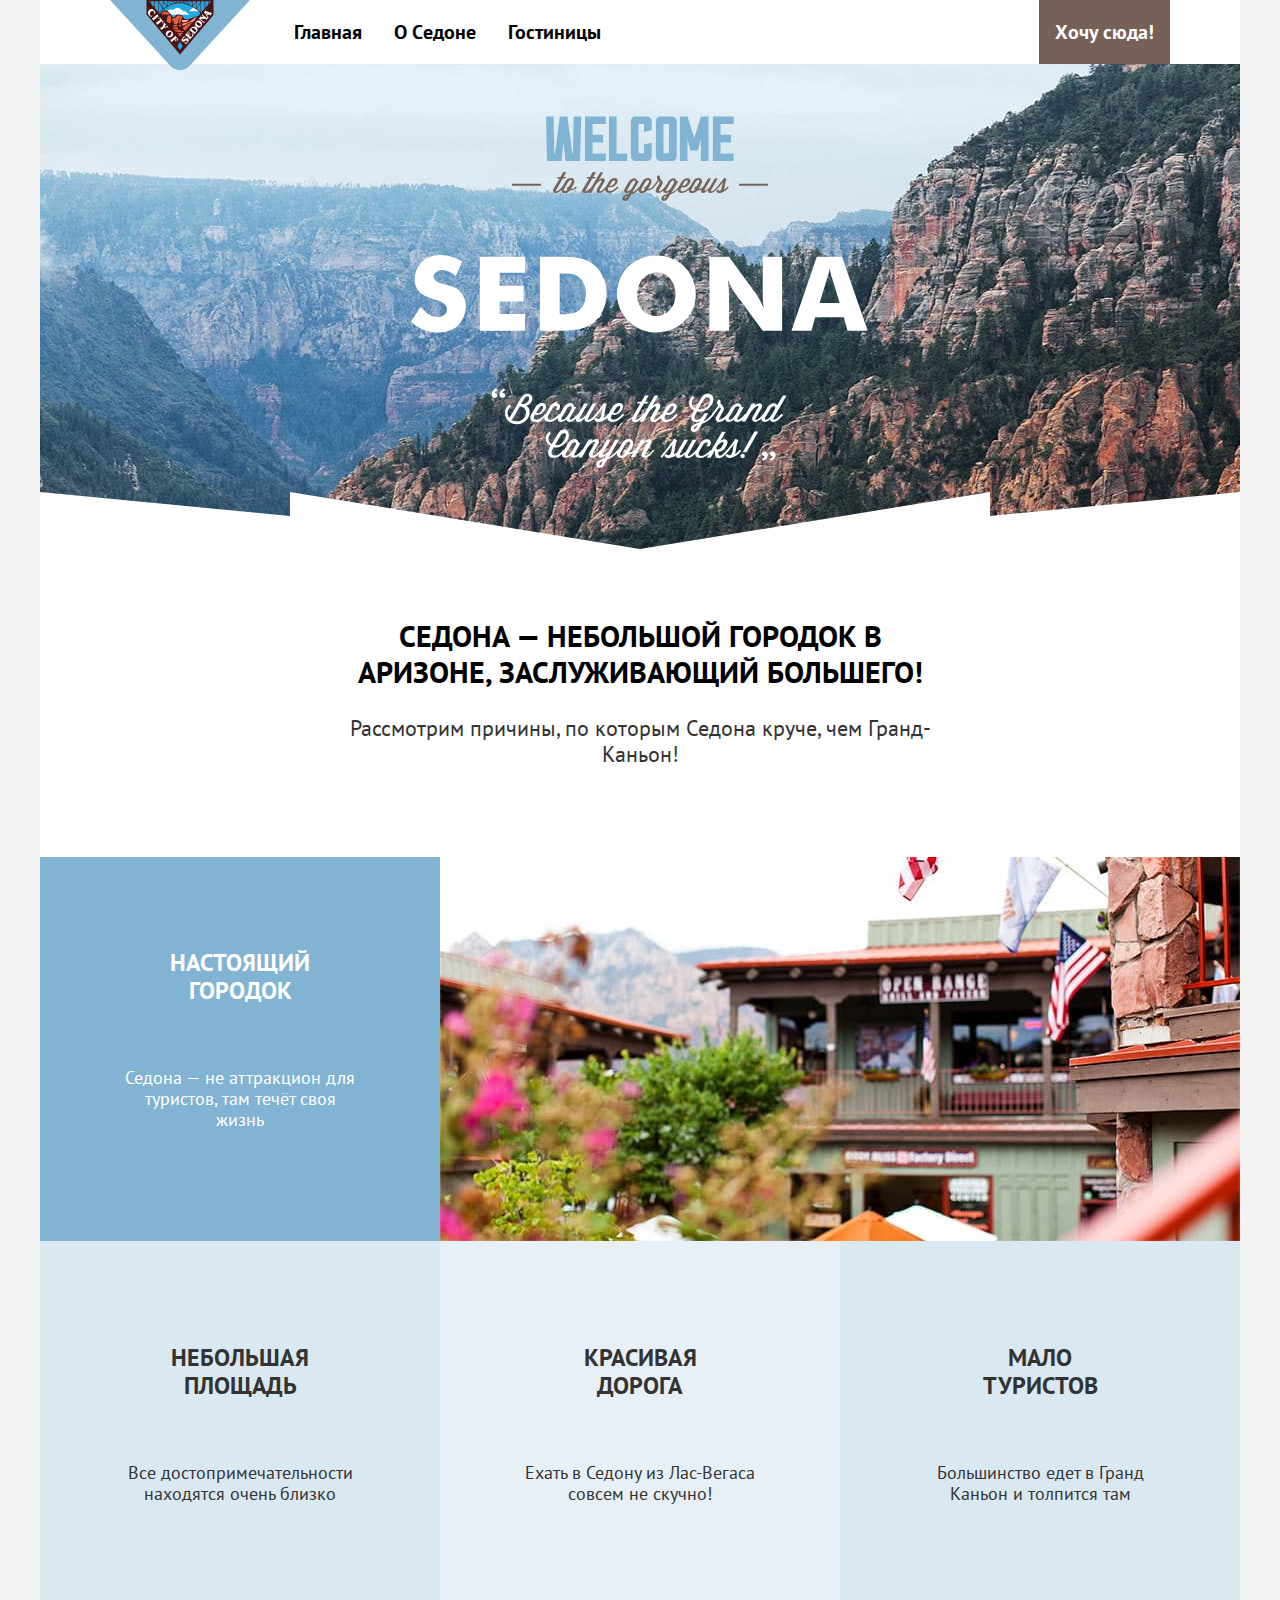
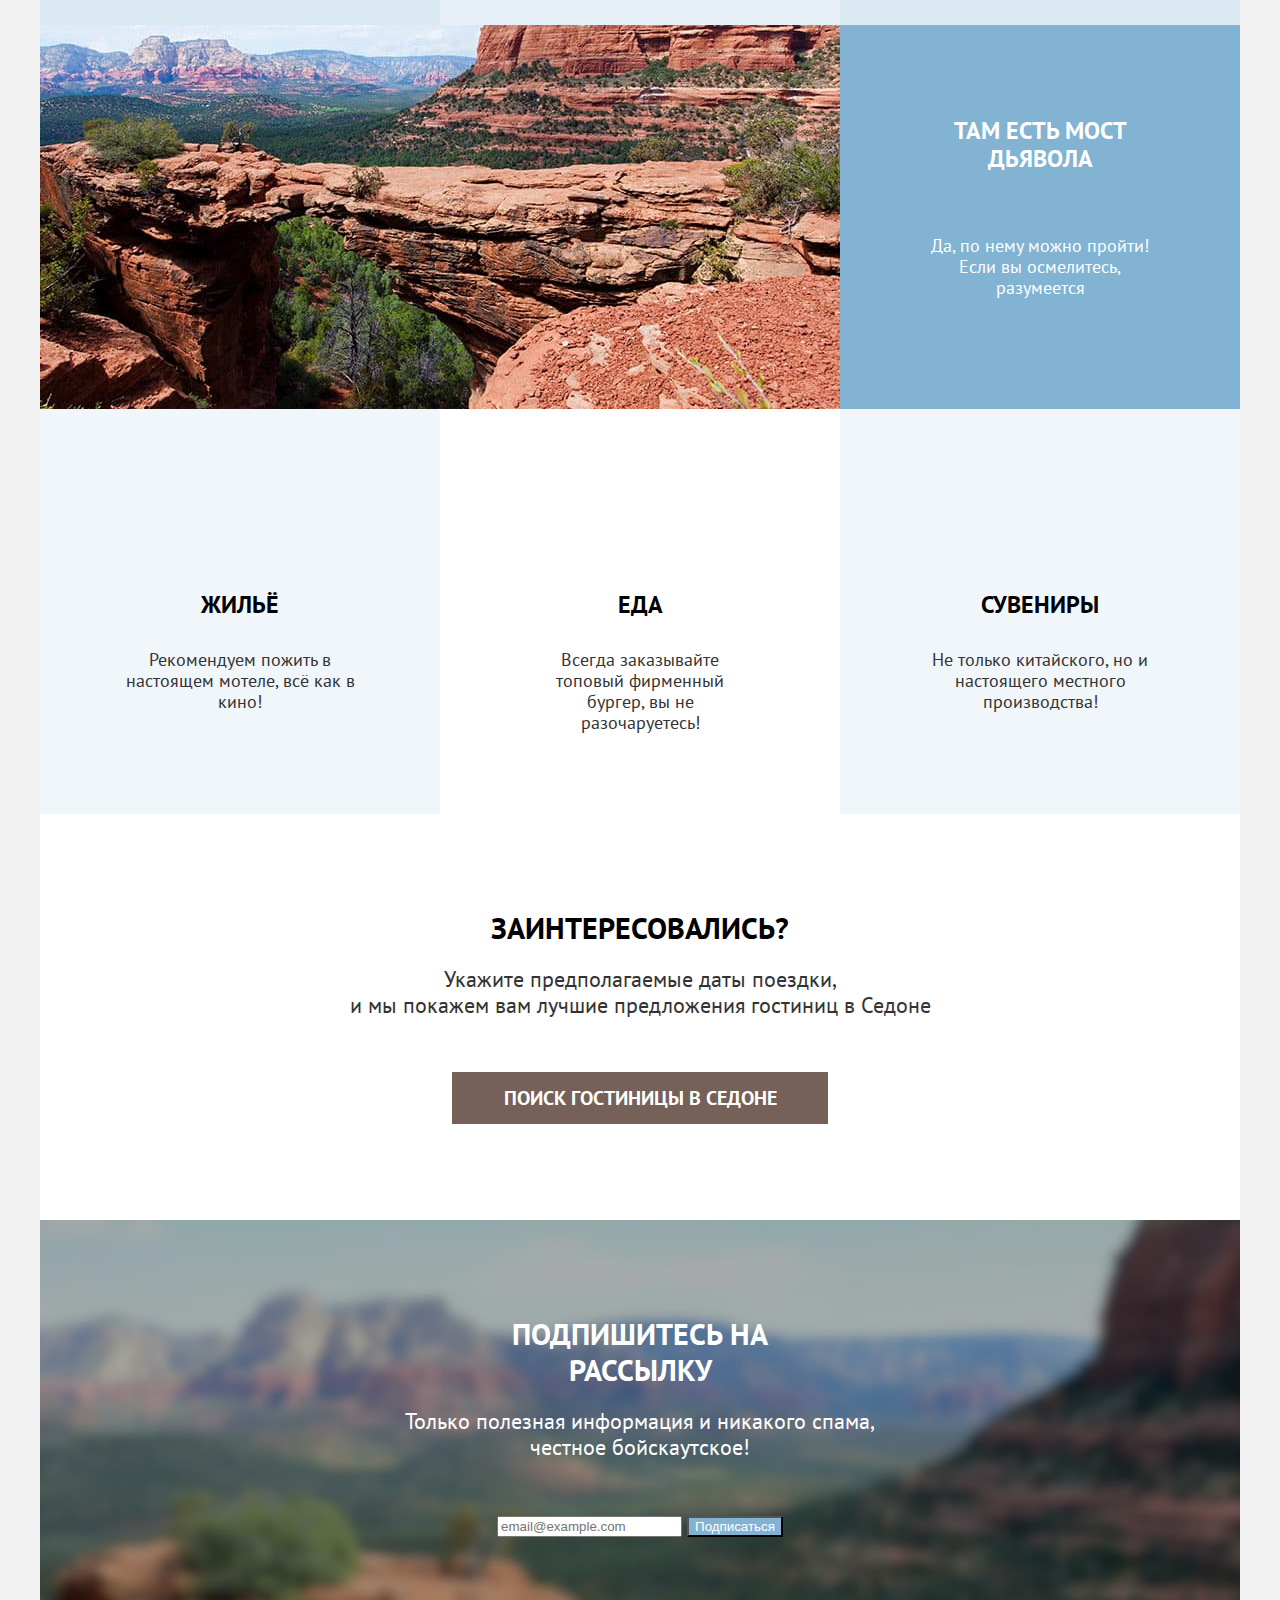
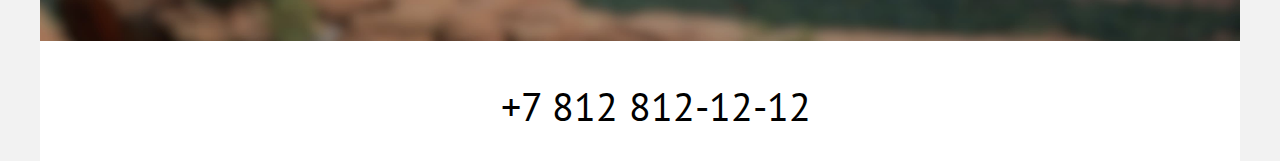
==== index.html @ c1cfae6f "Изменения в сетку мелких элементов на флексах" ====
<!DOCTYPE html>
<html lang="ru">

<head>
  <meta charset="utf-8">
  <title>Город Седона</title>
  <link rel="stylesheet" href="styles/styles.css">
</head>

<body>
  <div class="site-container">
    <header class="page-header">
      <a class="navigation-logo" hfef="#">
        <img class="page-header-logo" alt="Логотип города Седона." src="images/content/logo-navigation.svg" width="140"
          height="70">
      </a>
      <nav class="navigation">
        <ul class="navigation-list">
          <li class="navigation-item">
            <a class="navigation-link" href="#">Главная</a>
          </li>
          <li class="navigation-item">
            <a class="navigation-link" href="about-sedona.html">О Cедоне</a>
          </li>
          <li class="navigation-item">
            <a class="navigation-link" href="catalog.html">Гостиницы</a>
          </li>
        </ul>
        <ul class="navigation-list navigation-user">
          <li class="navigation-item">
            <a class="navigation-link" href="#">
              <span class="visually-hidden">
                Поиск
              </span>
            </a>
          </li>
          <li class="navigation-item">
            <a class="navigation-link" href="#">
              <span class="visually-hidden">
                Избранное
              </span>
            </a>
          </li>
          <li class="navigation-item">
            <a class="navigation-link navigation-button button" href="catalog.html">
              Хочу сюда!
            </a>
          </li>
        </ul>
      </nav>
    </header>
    <main class="main-index">
      <h1 class="visually-hidden">Город Седона</h1>
      <!--Секция Hero-->
      <section class="section-hero">
        <div class="hero">
          <h2 class="visually-hidden">Вступление</h2>
          <img class="hero-image" alt="Добро пожаловать в великолепную Седону. Потому что Гранд каньон отстой."
            src="images/content/hero-image.svg" width="458" height="352">
        </div>
        <div class="introduction">
          <h2 class="introduction-title">Седона — небольшой городок в Аризоне,
            заслуживающий большего!</h2>
          <p class="introduction-text">Рассмотрим причины, по которым Седона круче, чем Гранд-Каньон!</p>
        </div>
      </section>
      <!--Секция преимущества-->
      <section class="advantages">
        <h2 class="visually-hidden">Преимущества</h2>
        <ul class="advantages-list">
          <li class="advantages-item">
            <div class="advantages-style">
              <h3 class="advantages-title">Настоящий городок</h3>
              <p class="advantages-description">Седона — не аттракцион для туристов, там течёт своя жизнь</p>
            </div>
            <img class="advantages-picture" alt="Двухэтажный дом среди цветов на фоне гор."
              src="images/content/main-house.jpg" width="800" height="384">
          </li>
          <li class="advantages-item">
            <h3 class="advantages-title">Небольшая площадь</h3>
            <p class="advantages-description">Все достопримечательности находятся очень близко</p>
          </li>
          <li class="advantages-item">
            <h3 class="advantages-title">Красивая дорога</h3>
            <p class="advantages-description">Ехать в Седону из Лас-Вегаса совсем не скучно!</p>
          </li>
          <li class="advantages-item">
            <h3 class="advantages-title">Мало туристов</h3>
            <p class="advantages-description">Большинство едет в Гранд Каньон и толпится там</p>
          </li>
          <li class="advantages-item">
            <img class="advantages-picture" alt="Мост дьявола." src="images/content/bridge.jpg" width="800" height="384">
            <div class="advantages-style">
              <h3 class="advantages-title">Там есть мост дьявола</h3>
              <p class="advantages-description">Да, по нему можно пройти! Если вы осмелитесь, разумеется</p>
            </div>
          </li>
        </ul>
      </section>
      <!--Секция сервисы-->
      <section class="services">
        <h2 class="visually-hidden">Сервисы</h2>
        <ul class="services-list">
          <li class="services-item">
            <div class="services-logo"></div>
            <h3 class="services-name">Жильё</h3>
            <p class="services-description">Рекомендуем пожить в настоящем мотеле,
              всё как в кино!</p>
          </li>
          <li class="services-item">
            <div class="services-logo"></div>
            <h3 class="services-name">Еда</h3>
            <p class="services-description">Всегда заказывайте
              топовый фирменный бургер, вы не разочаруетесь!</p>
          </li>
          <li class="services-item">
            <div class="services-logo"></div>
            <h3 class="services-name">Сувениры</h3>
            <p class="services-description">Не только китайского,
              но и настоящего местного производства!</p>
          </li>
        </ul>
      </section>
      <!--Секция Заинтересовались-->
      <section class="involved">
        <h2 class="involved-title">Заинтересовались?</h2>
        <p class="involved-statement">Укажите предполагаемые даты поездки,</br>и мы покажем вам лучшие предложения гостиниц в
          Седоне</p>
        <a class="involved-link button" href="#">ПОИСК ГОСТИНИЦЫ В СЕДОНЕ</a>
      </section>
      <!--Сайдбар Подписка-->
      <aside class="subscription-part">
        <div class="subscription">
          <h2 class="subscription-title">Подпишитесь на рассылку</h2>
          <p class="subscription-statement">Только полезная информация и никакого спама, честное бойскаутское!</p>
          <form class="subscription-form" action="https://echo.htmlacademy.ru/" method="post">
            <label for="subscription-email" class="visually-hidden">E-mail</label>
            <input class="field" placeholder="email@example.com" type="email" id="subscription-email"
              name="subscription-email">
            <button class="subscription-button button" type="submit">Подписаться</button>
          </form>
        </div>
      </aside>
    </main>
    <footer class="page-footer">
      <div class="footer-fields">
        <div class="footer-contacts">
          <h2 class="visually-hidden">Как с нами связаться</h2>
          <ul class="footer-social-list">
            <li class="footer-social-item">
              <a class="button" href="#">
                <span class="visually-hidden">ВКонтакте</span>
              </a>
            </li>
            <li class="footer-social-item">
              <a class="button" href="#">
                <span class="visually-hidden">Телеграм</span>
              </a>
            </li>
            <li class="footer-social-item">
              <a class="button" href="#">
                <span class="visually-hidden">YouTube</span>
              </a>
            </li>
          </ul>
        </div>
        <div class="made-in">
          <a class="contacts-phone" href="tel:+78005558628">+7 812 812-12-12</a>
        </div>
        <div>
          <a class="link-academy" href="https://htmlacademy.ru/"><span class="visually-hidden">.html
              academy</span></a>
        </div>
      </div>
    </footer>
  </div>
</body>

</html>
---- styles/styles.css ----
@font-face {
  font-family: "PT Sans";
  font-style: normal;
  font-weight: 400;
  src: url("../fonts/ptsans-400.woff2") format("woff2");
  font-display: swap;
}

@font-face {
  font-family: "PT Sans";
  font-style: normal;
  font-weight: 700;
  src: url("../fonts/ptsans-700.woff2") format("woff2");
  font-display: swap;
}

html {
  height: 100%;
}

body {
  margin: 0;
  font-family: "PT Sans", sans-serif;
  display: flex;
  overflow-x: hidden;
  flex-direction: column;
  min-height: 100%;
  font-size: 18px;
  font-weight: 400;
  line-height: 21px;
  color: #000000;
  background-color: #f2f2f2;
}

.visually-hidden {
  position: absolute;
  width: 1px;
  height: 1px;
  margin: -1px;
  padding: 0;
  border: 0;
  clip: rect(0 0 0 0);
  overflow: hidden;
}

.site-container {
  display: flex;
  flex-direction: column;
  flex-grow: 1;
  width: 1200px;
  margin: 0 auto;
  background-color: #FFFFFF;
}

.page-header {
  color: #000000;
}

.navigation {
  display: flex;
  width: 892px;
  margin-left: auto;
  margin-right: 70px;
}

.navigation-item {
  display: block;
  padding-bottom: 0;
  margin-bottom: 0;
}

.navigation-logo {
  display: block;
  position: absolute;
  z-index: 1;
  padding-bottom: 0;
  margin-bottom: 0;
  margin-left: 70px;
}

.page-header-logo {
  display: block;
  padding-bottom: 0;
  margin-bottom: 0;
  width: 140px;
  margin-right: 28px;
  vertical-align: middle;
}

.navigation-list {
  display: flex;
  flex-wrap: wrap;
  width: 450px;
  margin: 0;
  padding: 0;
  list-style-type: none;
}

.navigation-user {
  display: flex;
  width: 320px;
  margin: 0;
  padding: 0;
  margin-left: auto;
  justify-content: flex-end;
  list-style-type: none;
}

.navigation-link {
  box-sizing: border-box;
  padding: 20px 16px;
  display: block;
  margin-bottom: 0;
  font-weight: 700;
  color: #000000;
  font-size: 20px;
  line-height: 24px;
  text-decoration: none;
  text-align: center;
}

.navigation-user .navigation-link {
  min-width: 12px;
  min-height: 24px;
}

.navigation-button {
  background-color: #756157;
}

.button {
  color: #FFFFFF;
}

.hero {
  color: #000000;
  background-color: #a7d4f0;
  width: 1200px;
  height: 485px;
  margin: 0 auto;
  text-align: center;
  background-image: url("../images/content/Hero-vector-footer.svg"), url("../images/content/index-background.jpg");
  background-repeat: no-repeat, no-repeat;
  background-position: bottom, center;
}

.hero-image {
  display: block;
  margin: 0 auto;
  padding-top: 52px;
}

.introduction {
  text-align: center;
  padding-top: 69px;
  padding-bottom: 90px;
  background-color: #FFFFFF;
}

.introduction-title {
  text-align: center;
  font-weight: 700;
  font-size: 30px;
  line-height: 36px;
  text-transform: uppercase;
  width: 620px;
  margin: 0 auto;
  margin-bottom: 25px;
}

.introduction-text {
  font-size: 22px;
  line-height: 26px;
  color: #333333;
  width: 651px;
  margin: 0 auto;
}

.advantages-list {
  display: flex;
  flex-wrap: wrap;
  text-align: center;
  background-color: rgba(131, 179, 211, 0.2);
  margin: 0;
  padding: 0;
}


.advantages-list li:first-child,
.advantages-list li:last-child {
  background: #82B3D3;
  color: #FFFFFF;
  display: flex;
}


.advantages-style {
  box-sizing: border-box;
  width: 400px;

}

.advantages-list li:nth-child(even) {
  background-color: rgba(131, 179, 211, 0.12);
}

.advantages-list li:not(:first-child):not(:last-child) {
  box-sizing: border-box;
  width: 400px;
  color: #333333;
}

.advantages-title {
  box-sizing: border-box;
  text-align: center;
  font-weight: 700;
  font-size: 24px;
  line-height: 28px;
  text-transform: uppercase;
  padding: 0;
  margin: 0;
  width: 175px;
  margin: 0 auto;
  margin-bottom: 62px;
  margin-top: 103px;
}

.advantages-description {
  box-sizing: border-box;
  width: 230px;
  margin: 0 auto;
  text-align: center;
  margin-bottom: 121px;
}

.advantages-style .advantages-title {
  margin-top: 92px;
}

.advantages-style .advantages-description {
  margin-bottom: 111px;
}

.advantages-item {
  padding: 0;
  margin: 0;
  min-height: 384px;
  list-style-type: none;
}

.services-list {
  background-color: rgba(131, 179, 211, 0.12);
  margin: 0;
  padding: 0;
  list-style-type: none;
  display: flex;
}

.services-item {
  box-sizing: border-box;
  width: 400px;
  min-height: 384px;
}

.services-list li:nth-child(even) {
  background-color: #FFFFFF;
}

.services-name {
  font-weight: 700;
  font-size: 24px;
  line-height: 28px;
  text-transform: uppercase;
  margin: 0;
  width: 230px;
  margin: 0 auto;
  margin-top: 182px;
  margin-bottom: 30px;
  text-align: center;
}

.services-description {
  color: #333333;
  margin: 0;
  width: 230px;
  margin: 0 auto;
  margin-bottom: 81px;
  text-align: center;
}

.involved {
  box-sizing: border-box;
  text-align: center;
  background-color: #FFFFFF;
  padding: 96px 304px;
}

.involved-title {
  font-weight: 700;
  font-size: 30px;
  line-height: 36px;
  text-transform: uppercase;
  margin: 0;
  margin-bottom: 20px;
}

.involved-statement {
  box-sizing: border-box;
  width: 592px;
  font-size: 22px;
  line-height: 26px;
  color: #333333;
  margin: 0;
  margin-bottom: 54px;
}

.involved-link {
  box-sizing: border-box;
  display: block;
  width: 376px;
  margin: 0 auto;
  padding: 8px 50px;
  font-weight: 700;
  font-size: 20px;
  line-height: 36px;
  text-align: center;
  text-transform: uppercase;
  color: #FFFFFF;
  background-color: #756157;
  text-decoration: none;
}

.subscription-part {
  box-sizing: border-box;
  text-align: center;
  background-image: url(../images/content/background_subscription_index.jpg);
  background-size: 1200px auto;
  margin: 0 auto;
  color: #FFFFFF;
  background-color: #a7d4f0;
  background-repeat: no-repeat;
  width: 1200px;
  padding: 96px 258px 104px;
}

.subscription-title {
  font-weight: 700;
  font-size: 30px;
  line-height: 36px;
  text-transform: uppercase;
  margin: 0;
  width: 404px;
  margin: 0 auto;
  margin-bottom: 20px;
}

.subscription-statement {
  font-weight: 400;
  font-size: 22px;
  line-height: 26px;
  width: 475px;
  margin: 0 auto;
  margin-bottom: 54px;
}

.page-footer {
  background-color: #FFFFFF;
  margin-top: auto;
  min-height: 120px;
}

.footer-fields {
  width: 1060px;
  margin: 0 auto;
  display: flex;

}

.contacts-phone {
  box-sizing: border-box;
  display: block;
  width: 720px;
  text-align: center;
  margin-top: 45px;
  margin-left: 42px;
  font-size: 40px;
  line-height: 40px;
  text-transform: uppercase;
  color: #000000;
  text-decoration: none;
}

.footer-social-list {
  display: flex;
  flex-wrap: wrap;
  margin: 0;
  padding: 0;
  list-style-type: none;
}

.footer-social-item {
  width: 48px;
  height: 40px;
}

.footer-social-item:nth-child(3n) {
  margin-right: 0;
}

.filter-part {
  display: block;
  flex-direction: column;
  background-image: url("../images/content/Filter_image.jpg");
  background-size: 1200px auto;
  color: #FFFFFF;
  background-color: #a7d4f0;
  background-repeat: no-repeat;
  padding: 35px 70px 70px;
}

.filter-results-container {
  width: 1060px;
  margin: 0 auto;
}

.inner-header-title {
  display: flex;
  justify-content: flex-start;
  font-weight: 700;
  font-size: 60px;
  line-height: 78px;
  margin: 0;
  margin-bottom: 8px;
}

.breadcrumbs {
  display: flex;
  padding: 0;
  margin: 0;
  list-style-type: none;
}

.breadcrumbs-link {
  font-size: 16px;
  margin-left: 10px;
}

.catalog-filter {
  margin-top: 40px;
}

.catalog-filter-list {
  list-style-type: none;
}

.catalog-filter-form {
  display: flex;
  justify-content: space-between;
}

.catalog-filter-title {
  font-weight: 700;
  font-size: 20px;
  line-height: 24px;
}

.control-input {
  font-size: 18px;
  line-height: 23px;
}


.filter-results {
  background-color: #FFFFFF;
  padding-bottom: 60px;
}

.total-hotels-number {
  min-width: 338px;
  margin-right: 200px;
}

.sorting-container {
  display: flex;
  align-items: center;

}

.sorting-icons-container {
  display: flex;
  width: 522px;

}

.hotel-sort {
  width: 292px;
  margin-right: 70px;
}

.button-sort {
  width: 48px;
  height: 48px;
}

.button-sort:not(:last-child) {
  margin-right: 8px;
}

.subscription-for-catalog {
  background-image: none;
  background-color: #FFFFFF;
  color: #333333;
}

.total-hotels-number {
  font-weight: 700;
  font-size: 30px;
  line-height: 36px;
  text-transform: uppercase;
}

.product-list {
  display: flex;
  flex-wrap: wrap;
  justify-content: space-between;
  list-style-type: none;
  margin: 0;
  padding: 0;
}

.product-main-info {
  color: #333333;
}

.product-card-title {
  font-weight: 700;
  font-size: 24px;
  line-height: 28px;
  color: #000000;
  text-decoration: none;
  order: -1;
}

.product-card-button {
  background-color: #756157;
}

.product-card-favorites {
  background-color: #82B3D3;
}

.product-card-rating {
  font-size: 16px;
  line-height: 20px;
  text-transform: uppercase;
  color: #333333;
}

.pagination {
  display: flex;
  flex-wrap: wrap;
  margin: 0;
  padding: 0;
  list-style-type: none;
  margin-top: 40px;
}

.pagination-item:not(:last-child) {
  margin-right: 8px;
}

.pagination-link {
  display: flex;
  box-sizing: border-box;
  width: 60px;
  height: 60px;
  justify-content: center;
  align-items: center;
  font-weight: 700;
  font-size: 20px;
  line-height: 36px;
  background-color: #82B3D3;
  color: #FFFFFF;
  text-decoration: none;
}

.pagination-item .pagination-current {
  background-color: #f2f2f2;
  color: #000000;
}

.hotel-sort {
  color: #333333;
}

.subscription-button {
  background-color: #82B3D3;
}
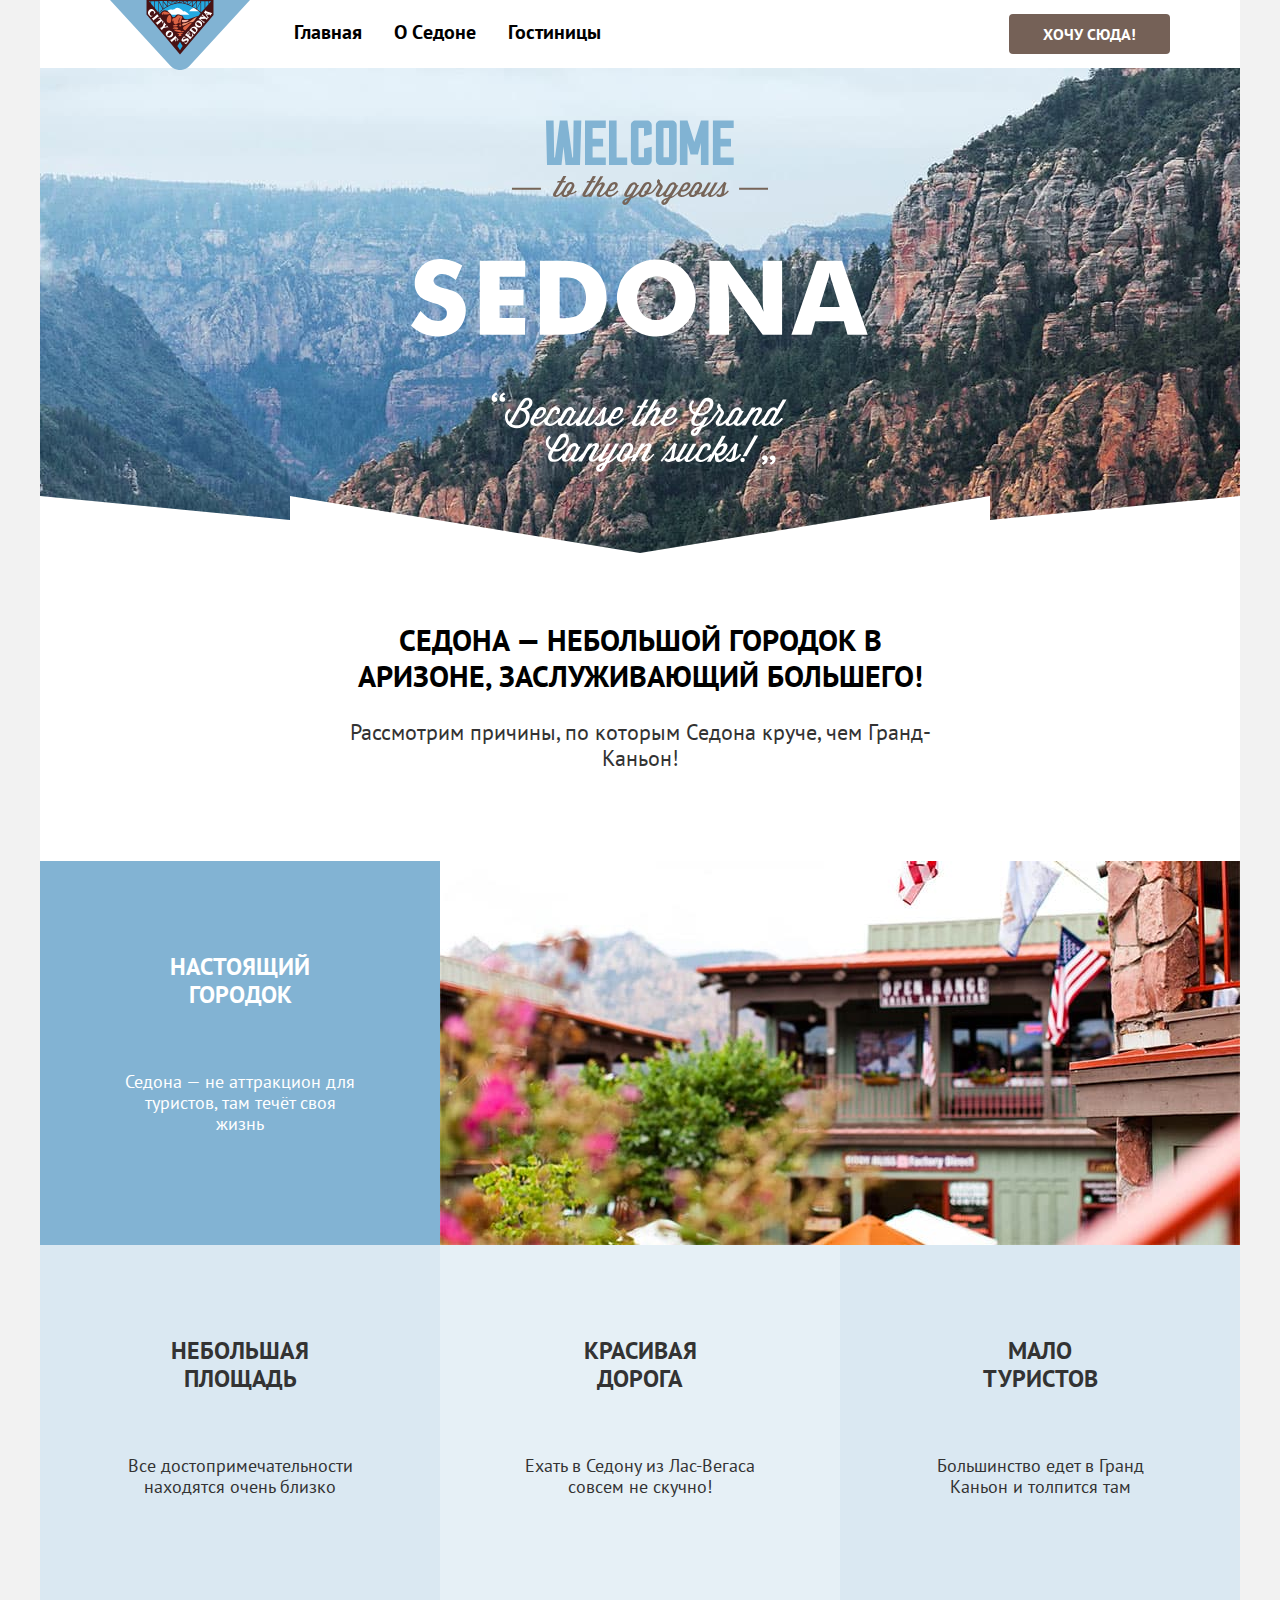
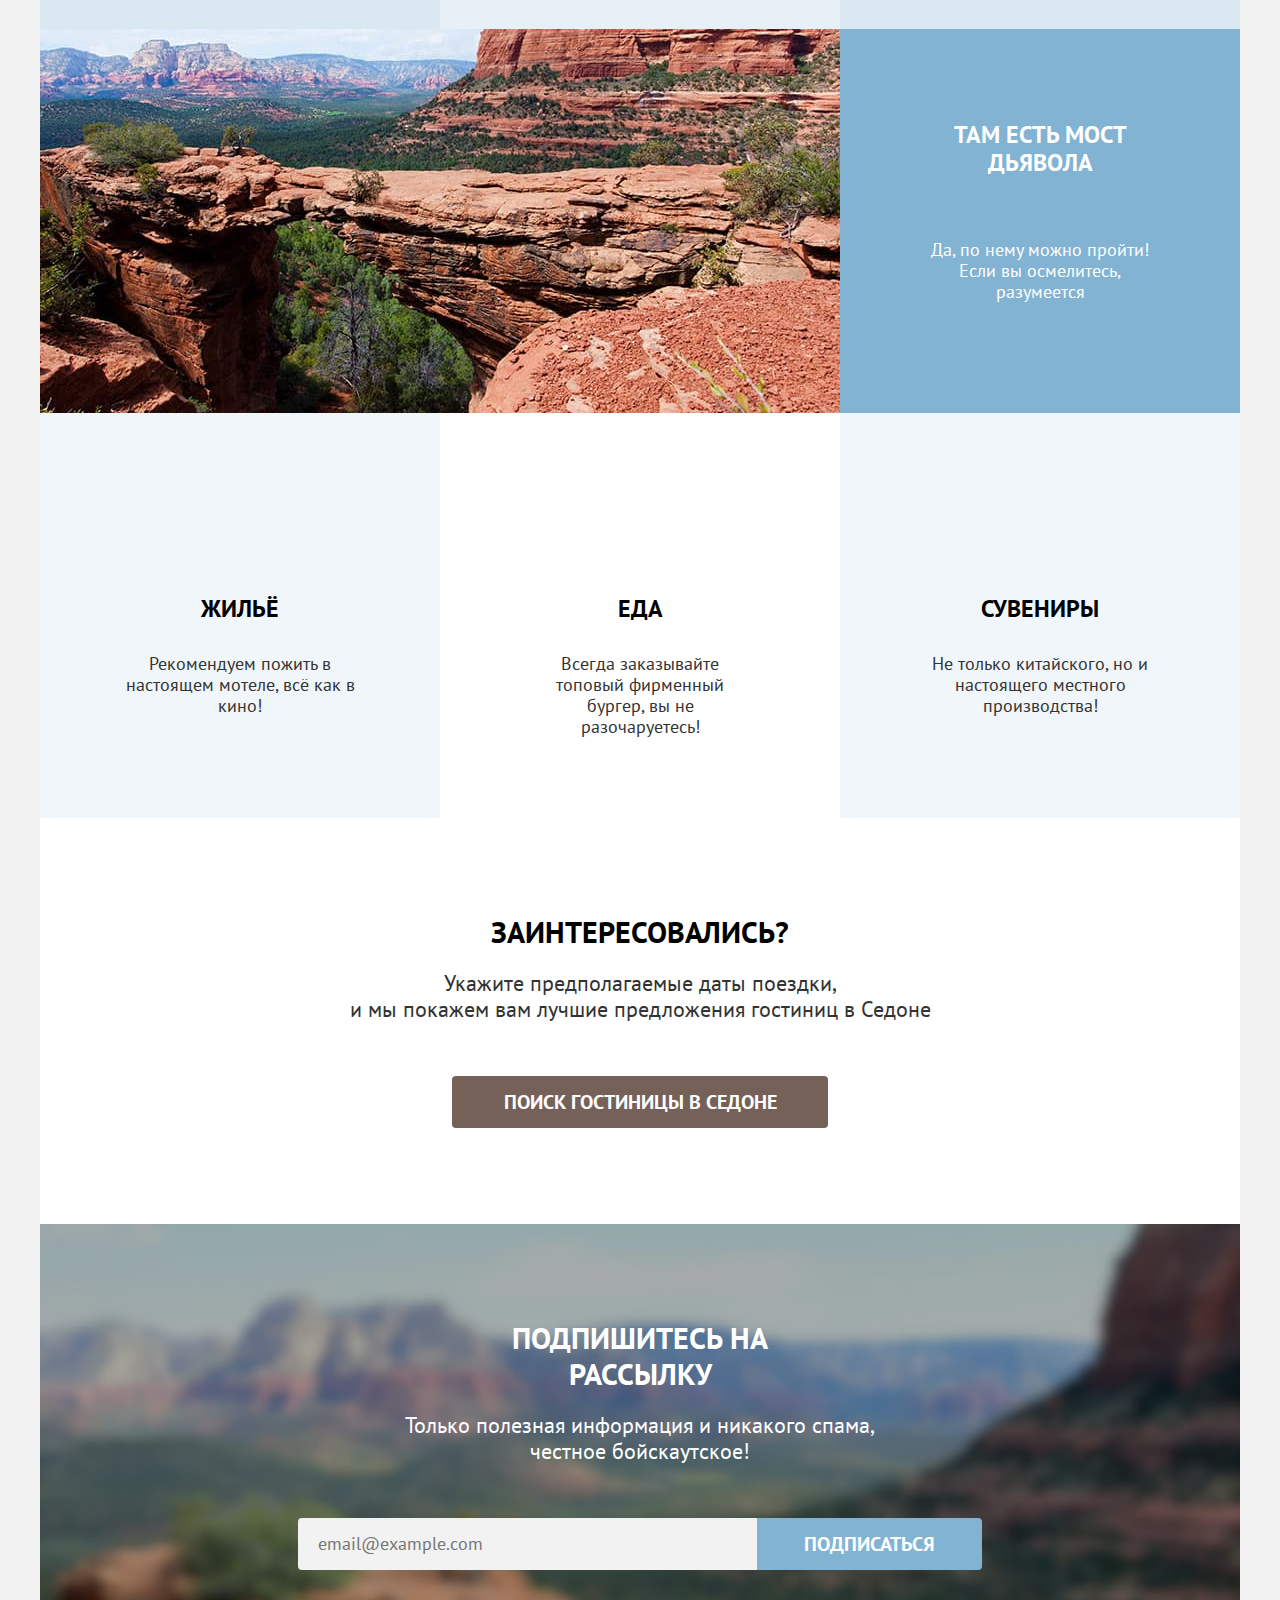
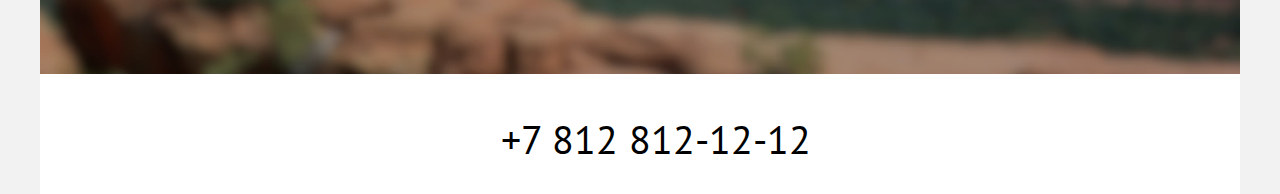
==== commit 49aa25e9: "Merge pull request #5 from Velkatya/master" ====
--- a/index.html
+++ b/index.html
@@ -1,179 +1,181 @@
 <!DOCTYPE html>
 <html lang="ru">
 
-<head>
-  <meta charset="utf-8">
-  <title>Город Седона</title>
-  <link rel="stylesheet" href="styles/styles.css">
-</head>
+  <head>
+    <meta charset="utf-8">
+    <title>Город Седона</title>
+    <link rel="stylesheet" href="styles/styles.css">
+  </head>
 
-<body>
-  <div class="site-container">
-    <header class="page-header">
-      <a class="navigation-logo" hfef="#">
-        <img class="page-header-logo" alt="Логотип города Седона." src="images/content/logo-navigation.svg" width="140"
-          height="70">
-      </a>
-      <nav class="navigation">
-        <ul class="navigation-list">
-          <li class="navigation-item">
-            <a class="navigation-link" href="#">Главная</a>
-          </li>
-          <li class="navigation-item">
-            <a class="navigation-link" href="about-sedona.html">О Cедоне</a>
-          </li>
-          <li class="navigation-item">
-            <a class="navigation-link" href="catalog.html">Гостиницы</a>
-          </li>
-        </ul>
-        <ul class="navigation-list navigation-user">
-          <li class="navigation-item">
-            <a class="navigation-link" href="#">
-              <span class="visually-hidden">
-                Поиск
-              </span>
-            </a>
-          </li>
-          <li class="navigation-item">
-            <a class="navigation-link" href="#">
-              <span class="visually-hidden">
-                Избранное
-              </span>
-            </a>
-          </li>
-          <li class="navigation-item">
-            <a class="navigation-link navigation-button button" href="catalog.html">
-              Хочу сюда!
-            </a>
-          </li>
-        </ul>
-      </nav>
-    </header>
-    <main class="main-index">
-      <h1 class="visually-hidden">Город Седона</h1>
-      <!--Секция Hero-->
-      <section class="section-hero">
-        <div class="hero">
-          <h2 class="visually-hidden">Вступление</h2>
-          <img class="hero-image" alt="Добро пожаловать в великолепную Седону. Потому что Гранд каньон отстой."
-            src="images/content/hero-image.svg" width="458" height="352">
-        </div>
-        <div class="introduction">
-          <h2 class="introduction-title">Седона — небольшой городок в Аризоне,
-            заслуживающий большего!</h2>
-          <p class="introduction-text">Рассмотрим причины, по которым Седона круче, чем Гранд-Каньон!</p>
-        </div>
-      </section>
-      <!--Секция преимущества-->
-      <section class="advantages">
-        <h2 class="visually-hidden">Преимущества</h2>
-        <ul class="advantages-list">
-          <li class="advantages-item">
-            <div class="advantages-style">
-              <h3 class="advantages-title">Настоящий городок</h3>
-              <p class="advantages-description">Седона — не аттракцион для туристов, там течёт своя жизнь</p>
-            </div>
-            <img class="advantages-picture" alt="Двухэтажный дом среди цветов на фоне гор."
-              src="images/content/main-house.jpg" width="800" height="384">
-          </li>
-          <li class="advantages-item">
-            <h3 class="advantages-title">Небольшая площадь</h3>
-            <p class="advantages-description">Все достопримечательности находятся очень близко</p>
-          </li>
-          <li class="advantages-item">
-            <h3 class="advantages-title">Красивая дорога</h3>
-            <p class="advantages-description">Ехать в Седону из Лас-Вегаса совсем не скучно!</p>
-          </li>
-          <li class="advantages-item">
-            <h3 class="advantages-title">Мало туристов</h3>
-            <p class="advantages-description">Большинство едет в Гранд Каньон и толпится там</p>
-          </li>
-          <li class="advantages-item">
-            <img class="advantages-picture" alt="Мост дьявола." src="images/content/bridge.jpg" width="800" height="384">
-            <div class="advantages-style">
-              <h3 class="advantages-title">Там есть мост дьявола</h3>
-              <p class="advantages-description">Да, по нему можно пройти! Если вы осмелитесь, разумеется</p>
-            </div>
-          </li>
-        </ul>
-      </section>
-      <!--Секция сервисы-->
-      <section class="services">
-        <h2 class="visually-hidden">Сервисы</h2>
-        <ul class="services-list">
-          <li class="services-item">
-            <div class="services-logo"></div>
-            <h3 class="services-name">Жильё</h3>
-            <p class="services-description">Рекомендуем пожить в настоящем мотеле,
-              всё как в кино!</p>
-          </li>
-          <li class="services-item">
-            <div class="services-logo"></div>
-            <h3 class="services-name">Еда</h3>
-            <p class="services-description">Всегда заказывайте
-              топовый фирменный бургер, вы не разочаруетесь!</p>
-          </li>
-          <li class="services-item">
-            <div class="services-logo"></div>
-            <h3 class="services-name">Сувениры</h3>
-            <p class="services-description">Не только китайского,
-              но и настоящего местного производства!</p>
-          </li>
-        </ul>
-      </section>
-      <!--Секция Заинтересовались-->
-      <section class="involved">
-        <h2 class="involved-title">Заинтересовались?</h2>
-        <p class="involved-statement">Укажите предполагаемые даты поездки,</br>и мы покажем вам лучшие предложения гостиниц в
-          Седоне</p>
-        <a class="involved-link button" href="#">ПОИСК ГОСТИНИЦЫ В СЕДОНЕ</a>
-      </section>
-      <!--Сайдбар Подписка-->
-      <aside class="subscription-part">
-        <div class="subscription">
-          <h2 class="subscription-title">Подпишитесь на рассылку</h2>
-          <p class="subscription-statement">Только полезная информация и никакого спама, честное бойскаутское!</p>
-          <form class="subscription-form" action="https://echo.htmlacademy.ru/" method="post">
-            <label for="subscription-email" class="visually-hidden">E-mail</label>
-            <input class="field" placeholder="email@example.com" type="email" id="subscription-email"
-              name="subscription-email">
-            <button class="subscription-button button" type="submit">Подписаться</button>
-          </form>
-        </div>
-      </aside>
-    </main>
-    <footer class="page-footer">
-      <div class="footer-fields">
-        <div class="footer-contacts">
-          <h2 class="visually-hidden">Как с нами связаться</h2>
-          <ul class="footer-social-list">
-            <li class="footer-social-item">
-              <a class="button" href="#">
-                <span class="visually-hidden">ВКонтакте</span>
+  <body>
+    <div class="site-container">
+      <header class="page-header">
+        <a class="navigation-logo" hfef="#">
+          <img class="page-header-logo" alt="Логотип города Седона." src="images/content/logo-navigation.svg"
+            width="140" height="70">
+        </a>
+        <nav class="navigation">
+          <ul class="navigation-list">
+            <li class="navigation-item">
+              <a class="navigation-link" href="#">Главная</a>
+            </li>
+            <li class="navigation-item">
+              <a class="navigation-link" href="about-sedona.html">О Cедоне</a>
+            </li>
+            <li class="navigation-item">
+              <a class="navigation-link" href="catalog.html">Гостиницы</a>
+            </li>
+          </ul>
+          <ul class="navigation-list navigation-user">
+            <li class="navigation-item">
+              <a class="navigation-link" href="#">
+                <span class="visually-hidden">
+                  Поиск
+                </span>
               </a>
             </li>
-            <li class="footer-social-item">
-              <a class="button" href="#">
-                <span class="visually-hidden">Телеграм</span>
+            <li class="navigation-item">
+              <a class="navigation-link" href="#">
+                <span class="visually-hidden">
+                  Избранное
+                </span>
               </a>
             </li>
-            <li class="footer-social-item">
-              <a class="button" href="#">
-                <span class="visually-hidden">YouTube</span>
+            <li class="navigation-item">
+              <a class="navigation-link navigation-button button" href="catalog.html">
+                Хочу сюда!
               </a>
             </li>
           </ul>
+        </nav>
+      </header>
+      <main class="main-index">
+        <h1 class="visually-hidden">Город Седона</h1>
+        <!--Секция Hero-->
+        <section class="section-hero">
+          <div class="hero">
+            <h2 class="visually-hidden">Вступление</h2>
+            <img class="hero-image" alt="Добро пожаловать в великолепную Седону. Потому что Гранд каньон отстой."
+              src="images/content/hero-image.svg" width="458" height="352">
+          </div>
+          <div class="introduction">
+            <h2 class="introduction-title">Седона — небольшой городок в Аризоне,
+              заслуживающий большего!</h2>
+            <p class="introduction-text">Рассмотрим причины, по которым Седона круче, чем Гранд-Каньон!</p>
+          </div>
+        </section>
+        <!--Секция преимущества-->
+        <section class="advantages">
+          <h2 class="visually-hidden">Преимущества</h2>
+          <ul class="advantages-list">
+            <li class="advantages-item">
+              <div class="adv">
+                <h3 class="advantages-title">Настоящий городок</h3>
+                <p class="advantages-description">Седона — не аттракцион для туристов, там течёт своя жизнь</p>
+              </div>
+              <img class="advantages-picture" alt="Двухэтажный дом среди цветов на фоне гор."
+                src="images/content/main-house.jpg" width="800" height="384">
+            </li>
+            <li class="advantages-item">
+              <h3 class="advantages-title">Небольшая площадь</h3>
+              <p class="advantages-description">Все достопримечательности находятся очень близко</p>
+            </li>
+            <li class="advantages-item">
+              <h3 class="advantages-title">Красивая дорога</h3>
+              <p class="advantages-description">Ехать в Седону из Лас-Вегаса совсем не скучно!</p>
+            </li>
+            <li class="advantages-item">
+              <h3 class="advantages-title">Мало туристов</h3>
+              <p class="advantages-description">Большинство едет в Гранд Каньон и толпится там</p>
+            </li>
+            <li class="advantages-item">
+              <img class="advantages-picture" alt="Двухэтажный дом среди цветов на фоне гор."
+                src="images/content/bridge.jpg" width="800" height="384">
+              <div class="adv">
+                <h3 class="advantages-title">Там есть мост дьявола</h3>
+                <p class="advantages-description">Да, по нему можно пройти! Если вы осмелитесь, разумеется</p>
+              </div>
+            </li>
+          </ul>
+        </section>
+        <!--Секция сервисы-->
+        <section class="services">
+          <h2 class="visually-hidden">Сервисы</h2>
+          <ul class="services-list">
+            <li class="services-item">
+              <div class="services-logo"></div>
+              <h3 class="services-name">Жильё</h3>
+              <p class="services-description">Рекомендуем пожить в настоящем мотеле,
+                всё как в кино!</p>
+            </li>
+            <li class="services-item">
+              <div class="services-logo"></div>
+              <h3 class="services-name">Еда</h3>
+              <p class="services-description">Всегда заказывайте
+                топовый фирменный бургер, вы не разочаруетесь!</p>
+            </li>
+            <li class="services-item">
+              <div class="services-logo"></div>
+              <h3 class="services-name">Сувениры</h3>
+              <p class="services-description">Не только китайского,
+                но и настоящего местного производства!</p>
+            </li>
+          </ul>
+        </section>
+        <!--Секция Заинтересовались-->
+        <section class="involved">
+          <h2 class="involved-title">Заинтересовались?</h2>
+          <p class="involved-statement">Укажите предполагаемые даты поездки,</br>и мы покажем вам лучшие предложения
+            гостиниц в
+            Седоне</p>
+          <a class="involved-link button" href="#">ПОИСК ГОСТИНИЦЫ В СЕДОНЕ</a>
+        </section>
+        <!--Сайдбар Подписка-->
+        <aside class="subscription-part">
+          <div class="subscription">
+            <h2 class="subscription-title">Подпишитесь на рассылку</h2>
+            <p class="subscription-statement">Только полезная информация и никакого спама, честное бойскаутское!</p>
+            <form class="subscription-form" action="https://echo.htmlacademy.ru/" method="post">
+              <label for="subscription-email" class="visually-hidden">E-mail</label>
+              <input class="field" placeholder="email@example.com" type="email" id="subscription-email"
+                name="subscription-email">
+              <button class="subscription-button button" type="submit">Подписаться</button>
+            </form>
+          </div>
+        </aside>
+      </main>
+      <footer class="page-footer">
+        <div class="footer-fields">
+          <div class="footer-contacts">
+            <h2 class="visually-hidden">Как с нами связаться</h2>
+            <ul class="footer-social-list">
+              <li class="footer-social-item">
+                <a class="button" href="#">
+                  <span class="visually-hidden">ВКонтакте</span>
+                </a>
+              </li>
+              <li class="footer-social-item">
+                <a class="button" href="#">
+                  <span class="visually-hidden">Телеграм</span>
+                </a>
+              </li>
+              <li class="footer-social-item">
+                <a class="button" href="#">
+                  <span class="visually-hidden">YouTube</span>
+                </a>
+              </li>
+            </ul>
+          </div>
+          <div class="made-in">
+            <a class="contacts-phone" href="tel:+78005558628">+7 812 812-12-12</a>
+          </div>
+          <div>
+            <a class="link-academy" href="https://htmlacademy.ru/"><span class="visually-hidden">.html
+                academy</span></a>
+          </div>
         </div>
-        <div class="made-in">
-          <a class="contacts-phone" href="tel:+78005558628">+7 812 812-12-12</a>
-        </div>
-        <div>
-          <a class="link-academy" href="https://htmlacademy.ru/"><span class="visually-hidden">.html
-              academy</span></a>
-        </div>
-      </div>
-    </footer>
-  </div>
-</body>
+      </footer>
+    </div>
+  </body>
 
 </html>
--- a/styles/styles.css
+++ b/styles/styles.css
@@ -56,17 +56,19 @@
   color: #000000;
 }
 
+.page-header-logo {
+  display: block;
+  padding-bottom: 0;
+  margin-bottom: 0;
+  width: 140px;
+  margin-right: 28px;
+}
+
 .navigation {
   display: flex;
   width: 892px;
   margin-left: auto;
   margin-right: 70px;
-}
-
-.navigation-item {
-  display: block;
-  padding-bottom: 0;
-  margin-bottom: 0;
 }
 
 .navigation-logo {
@@ -78,15 +80,6 @@
   margin-left: 70px;
 }
 
-.page-header-logo {
-  display: block;
-  padding-bottom: 0;
-  margin-bottom: 0;
-  width: 140px;
-  margin-right: 28px;
-  vertical-align: middle;
-}
-
 .navigation-list {
   display: flex;
   flex-wrap: wrap;
@@ -97,20 +90,15 @@
 }
 
 .navigation-user {
-  display: flex;
   width: 320px;
-  margin: 0;
-  padding: 0;
   margin-left: auto;
   justify-content: flex-end;
   list-style-type: none;
 }
 
 .navigation-link {
-  box-sizing: border-box;
   padding: 20px 16px;
   display: block;
-  margin-bottom: 0;
   font-weight: 700;
   color: #000000;
   font-size: 20px;
@@ -124,12 +112,14 @@
   min-height: 24px;
 }
 
+
 .navigation-button {
   background-color: #756157;
-}
-
-.button {
-  color: #FFFFFF;
+  font-size: 16px;
+  padding-right: 34px;
+  padding-left: 34px;
+  margin-bottom: 14px;
+  margin-top: 14px;
 }
 
 .hero {
@@ -177,36 +167,32 @@
 }
 
 .advantages-list {
-  display: flex;
-  flex-wrap: wrap;
-  text-align: center;
+  display: grid;
+  width: 1200px;
+  grid-template-columns: repeat(3, 400px);
+  text-align: center;
+  margin: 0;
+  padding: 0;
   background-color: rgba(131, 179, 211, 0.2);
-  margin: 0;
-  padding: 0;
-}
-
-
-.advantages-list li:first-child,
-.advantages-list li:last-child {
-  background: #82B3D3;
   color: #FFFFFF;
-  display: flex;
-}
-
-
-.advantages-style {
-  box-sizing: border-box;
+}
+.adv {
   width: 400px;
-
-}
+}
+
+.advantages-item:first-child,
+.advantages-item:last-child {
+  background-color: #82B3D3;
+  grid-column: 1/-1;
+}
+
 
 .advantages-list li:nth-child(even) {
   background-color: rgba(131, 179, 211, 0.12);
 }
 
 .advantages-list li:not(:first-child):not(:last-child) {
-  box-sizing: border-box;
-  width: 400px;
+  display: block;
   color: #333333;
 }
 
@@ -217,12 +203,10 @@
   font-size: 24px;
   line-height: 28px;
   text-transform: uppercase;
-  padding: 0;
-  margin: 0;
   width: 175px;
   margin: 0 auto;
-  margin-bottom: 62px;
-  margin-top: 103px;
+  margin-top: 92px;
+
 }
 
 .advantages-description {
@@ -230,18 +214,12 @@
   width: 230px;
   margin: 0 auto;
   text-align: center;
-  margin-bottom: 121px;
-}
-
-.advantages-style .advantages-title {
-  margin-top: 92px;
-}
-
-.advantages-style .advantages-description {
-  margin-bottom: 111px;
-}
+  margin-top: 62px;
+}
+
 
 .advantages-item {
+  display: flex;
   padding: 0;
   margin: 0;
   min-height: 384px;
@@ -324,7 +302,6 @@
   font-size: 20px;
   line-height: 36px;
   text-align: center;
-  text-transform: uppercase;
   color: #FFFFFF;
   background-color: #756157;
   text-decoration: none;
@@ -343,6 +320,10 @@
   padding: 96px 258px 104px;
 }
 
+.subscription-form {
+  display: flex;
+}
+
 .subscription-title {
   font-weight: 700;
   font-size: 30px;
@@ -363,6 +344,23 @@
   margin-bottom: 54px;
 }
 
+.field{
+  font-family: "PT Sans", sans-serif;
+  width: 452px;
+  font-weight: 400;
+  font-size: 18px;
+  line-height: 24px;
+  padding-top: 14px;
+  padding-bottom: 14px;
+  padding-left: 20px;
+  background-color: #f2f2f2;
+  border: none;
+  border-radius: 4px;
+  border-bottom-right-radius: 0;
+  border-top-right-radius: 0;
+}
+
+
 .page-footer {
   background-color: #FFFFFF;
   margin-top: auto;
@@ -411,9 +409,9 @@
   display: block;
   flex-direction: column;
   background-image: url("../images/content/Filter_image.jpg");
-  background-size: 1200px auto;
+  background-size: cover;
   color: #FFFFFF;
-  background-color: #a7d4f0;
+  background-color: #756157;
   background-repeat: no-repeat;
   padding: 35px 70px 70px;
 }
@@ -449,24 +447,79 @@
   margin-top: 40px;
 }
 
+.catalog-filter-group {
+  margin: 0;
+  padding: 0;
+  border: none;
+}
+
+.catalog-filter-group:first-child {
+  margin-right: 70px;
+}
+
+
+.catalog-filter-group:nth-child(3) {
+  margin-left: auto;
+}
+
 .catalog-filter-list {
   list-style-type: none;
+  margin: 0;
+  padding: 0;
+}
+
+.catalog-filter-item {
+  margin: 0;
 }
 
 .catalog-filter-form {
   display: flex;
-  justify-content: space-between;
 }
 
 .catalog-filter-title {
   font-weight: 700;
   font-size: 20px;
   line-height: 24px;
+  padding: 0;
+  margin-bottom: 32px;
+}
+
+.filter-buttons {
+  display: flex;
+  flex-direction: column;
+  margin-left: 70px;
+
+}
+
+.button-acsept {
+  padding: 0;
+  padding-right: 50px;
+  padding-left: 50px;
+  background-color: #82B3D3;
+  margin-bottom: 32px;
+  font-family: "PT Sans",sans-serif;
+  font-weight: 700;
+  font-size: 16px;
+  line-height: 20px;
+  text-align: center;
+  text-transform: uppercase;
+  margin-top: 56px;
+}
+
+.button-reset {
+  font-family: "PT Sans",sans-serif;
+  font-weight: 700;
+  font-size: 16px;
+  line-height: 20px;
+  text-align: center;
+  text-transform: uppercase;
+  background: none;
 }
 
 .control-input {
   font-size: 18px;
   line-height: 23px;
+  margin-bottom: 16px;
 }
 
 
@@ -520,39 +573,96 @@
 }
 
 .product-list {
-  display: flex;
-  flex-wrap: wrap;
+  display: grid;
+  grid-template-columns: repeat(3, 340px);
+  gap: 20px;
   justify-content: space-between;
   list-style-type: none;
   margin: 0;
   padding: 0;
 }
 
+.product-card {
+  display: block;
+  width: 300px;
+  border: 1px solid #E6E6E6;
+  padding: 20px;
+}
+
+.product-card-image {
+  display: block;
+  margin: 0;
+  padding: 0;
+  margin-bottom: 16px;
+
+}
+
+.product-card-link {
+  text-decoration: none;
+}
+
 .product-main-info {
-  color: #333333;
+  display: flex;
+  justify-content: space-between;
+  color: #333333;
+  margin-bottom: 16px;
 }
 
 .product-card-title {
+  margin: 0;
   font-weight: 700;
   font-size: 24px;
   line-height: 28px;
   color: #000000;
-  text-decoration: none;
   order: -1;
+  margin-bottom: 16px;
 }
 
 .product-card-button {
   background-color: #756157;
+  font-style: normal;
+  font-weight: 700;
+  font-size: 16px;
+  line-height: 20px;
+  text-decoration: none;
+  text-align: center;
+  text-transform: uppercase;
+  width: 140px;
+  margin-right: 20px;
+}
+
+.product-buttons{
+  display: flex;
+  margin-bottom: 16px;
 }
 
 .product-card-favorites {
   background-color: #82B3D3;
+  font-style: normal;
+  font-weight: 700;
+  font-size: 16px;
+  line-height: 20px;
+  text-align: center;
+  text-transform: uppercase;
+  width: 140px;
 }
 
 .product-card-rating {
   font-size: 16px;
   line-height: 20px;
-  text-transform: uppercase;
+  text-align: center;
+  text-transform: uppercase;
+  color: #333333;
+  background-color: #E6E6E6;
+  width: 140px;
+}
+
+.stars-and-rating {
+  display: flex;
+  justify-content: flex-end;
+}
+
+.stars-and-rating .product-card-rating {
   color: #333333;
 }
 
@@ -562,7 +672,7 @@
   margin: 0;
   padding: 0;
   list-style-type: none;
-  margin-top: 40px;
+  margin-top: 80px;
 }
 
 .pagination-item:not(:last-child) {
@@ -594,5 +704,24 @@
 }
 
 .subscription-button {
+  font-weight: 700;
+  font-size: 20px;
+  line-height: 36px;
+  width: 232px;
   background-color: #82B3D3;
 }
+
+.subscription-form .subscription-button {
+  border-top-left-radius: 0;
+  border-bottom-left-radius: 0;
+}
+
+.button {
+  font-family: "PT Sans", sans-serif;
+  color: #FFFFFF;
+  border: none;
+  padding-top: 8px;
+  padding-bottom: 8px;
+  border-radius: 4px;
+  text-transform: uppercase;
+}
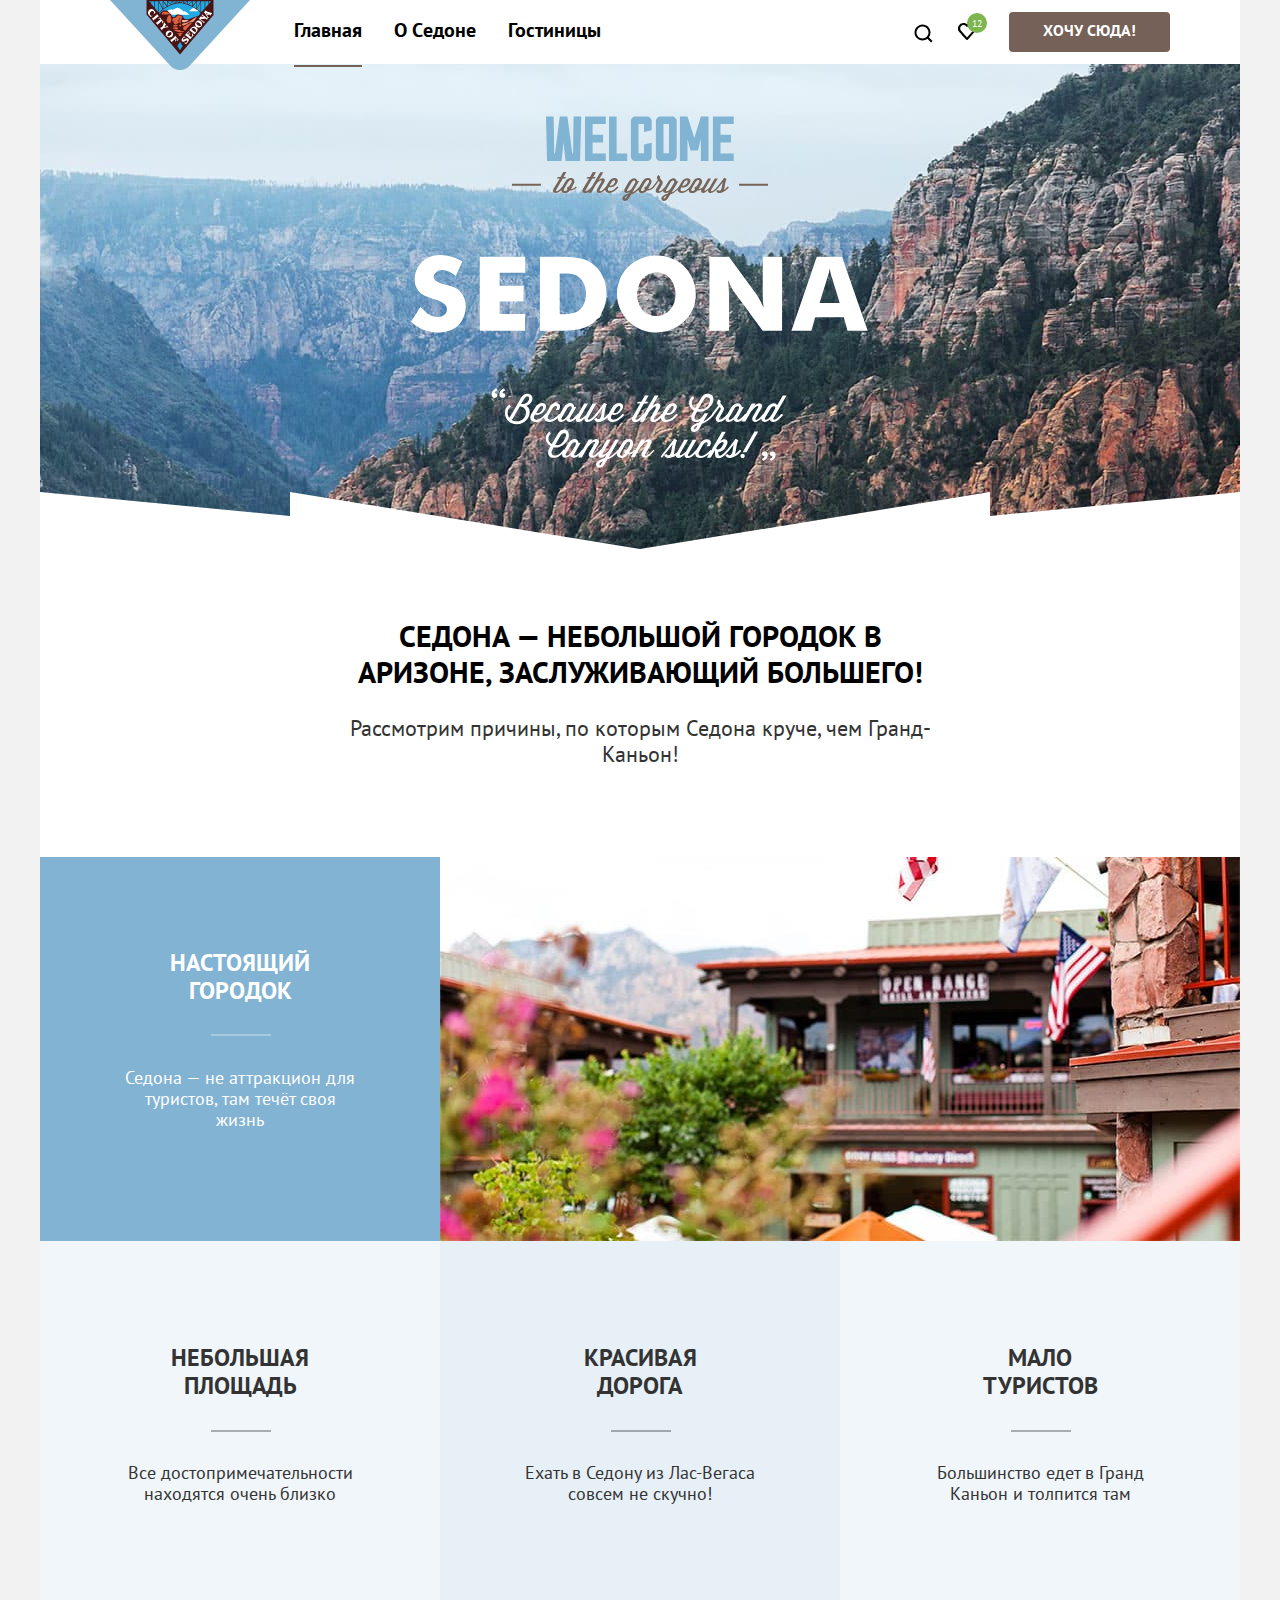
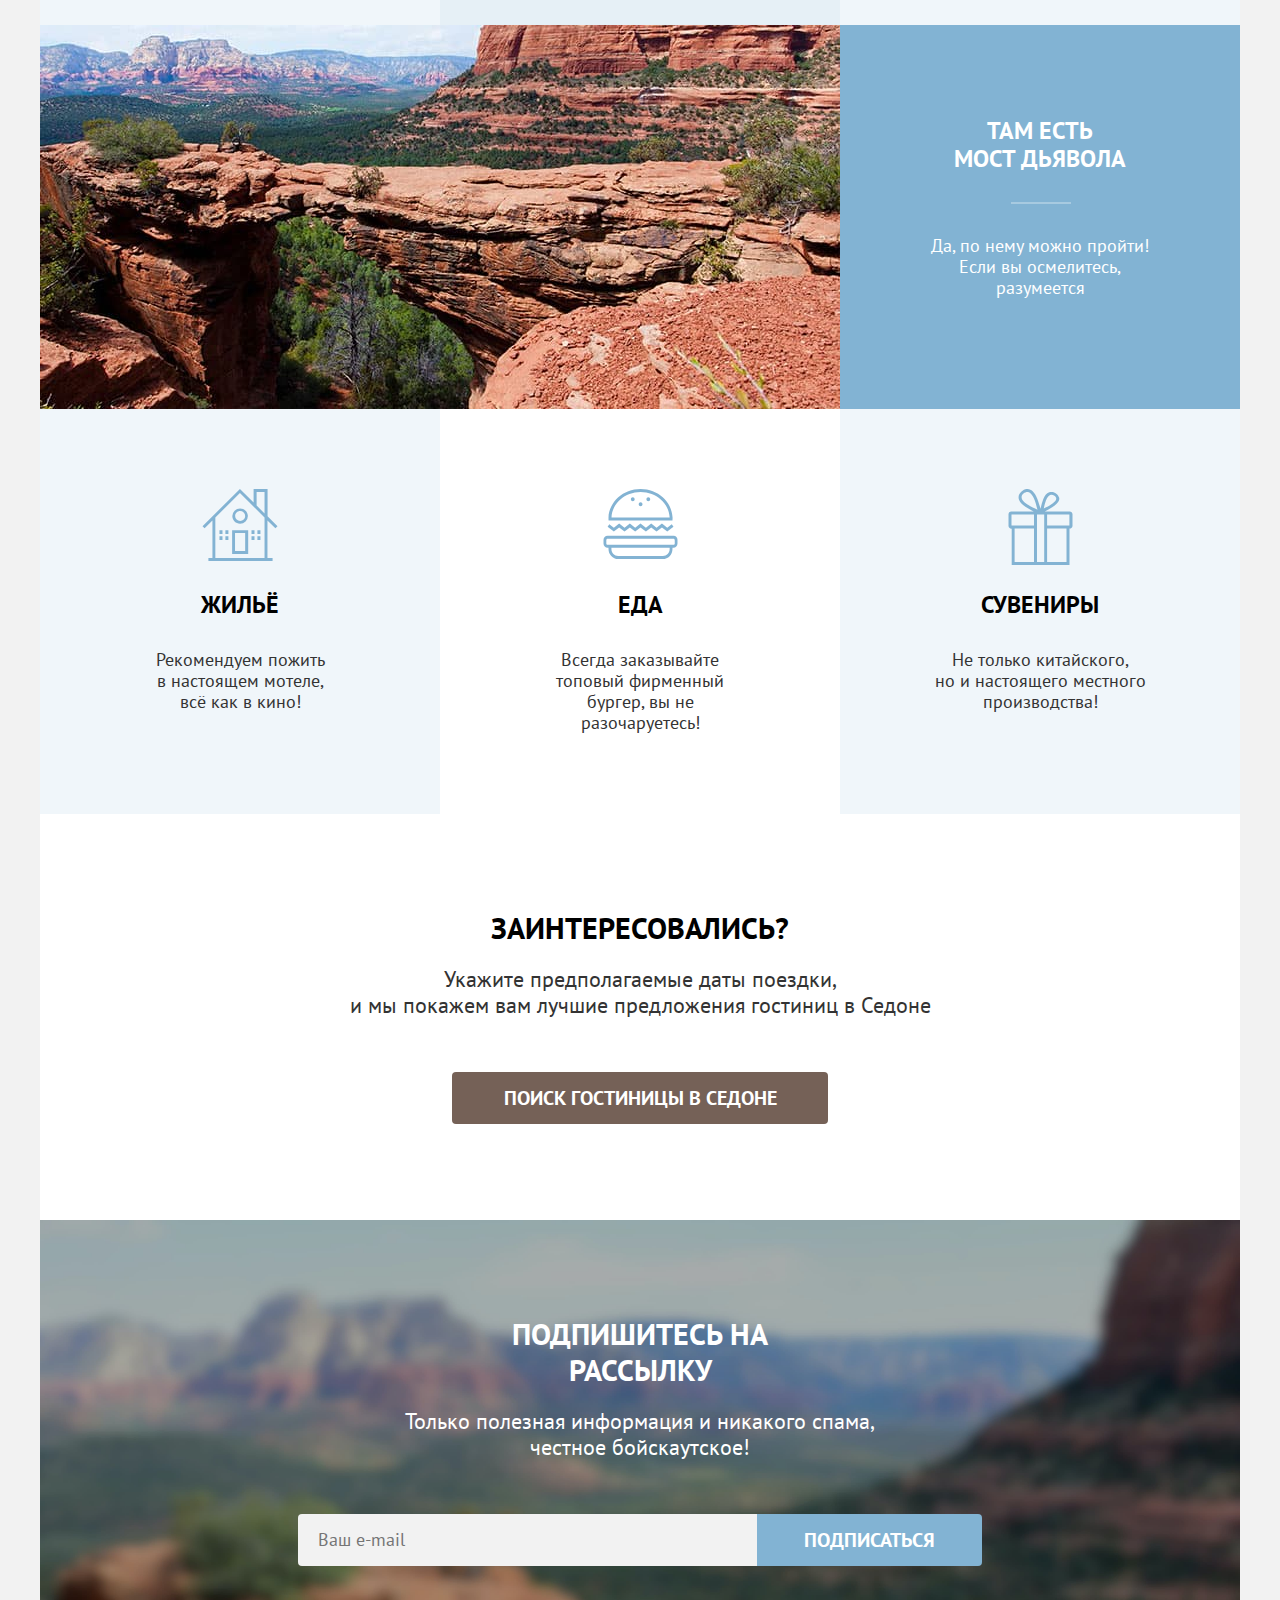
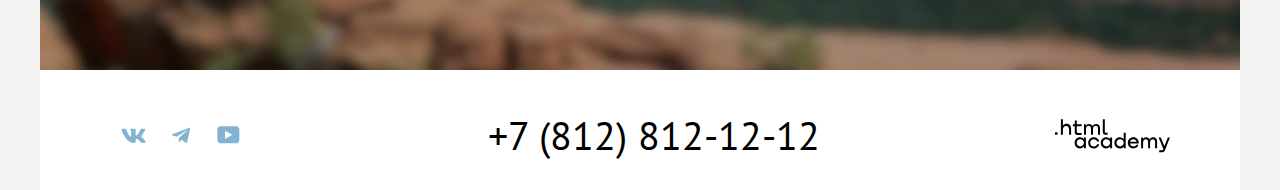
==== commit 32c54030: "последние изменения" ====
--- a/index.html
+++ b/index.html
@@ -17,7 +17,7 @@
         <nav class="navigation">
           <ul class="navigation-list">
             <li class="navigation-item">
-              <a class="navigation-link" href="#">Главная</a>
+              <a class="navigation-link navigation-link-current" href="#">Главная</a>
             </li>
             <li class="navigation-item">
               <a class="navigation-link" href="about-sedona.html">О Cедоне</a>
@@ -28,21 +28,33 @@
           </ul>
           <ul class="navigation-list navigation-user">
             <li class="navigation-item">
-              <a class="navigation-link" href="#">
+              <a class="navigation-user-icon" href="#">
+                <svg width="20" height="20" viewBox="0 0 20 20" fill="none" xmlns="http://www.w3.org/2000/svg">
+                  <path
+                    d="m19.5 18.008-3.7-3.68c1-1.292 1.7-2.983 1.7-4.872 0-4.376-3.6-7.956-8-7.956s-8 3.68-8 8.055c0 4.376 3.6 7.956 8 7.956 1.8 0 3.5-.597 4.9-1.69l3.7 3.679 1.4-1.492Zm-10-2.486c-3.3 0-6-2.685-6-5.967 0-3.282 2.7-5.967 6-5.967s6 2.685 6 5.967c0 3.282-2.7 5.967-6 5.967Z"
+                    fill="#000" />
+                </svg>
                 <span class="visually-hidden">
                   Поиск
                 </span>
               </a>
             </li>
             <li class="navigation-item">
-              <a class="navigation-link" href="#">
+              <a class="navigation-user-icon" href="#">
+                <svg width="18" height="17" fill="none" xmlns="http://www.w3.org/2000/svg">
+                  <path
+                    d="M8.9 17a.9.9 0 0 1-.8-.4c-5.4-6.1-6.7-7.5-7-7.9A5.4 5.4 0 0 1 5.5 0C6.8 0 8 .5 9 1.3a5.46 5.46 0 0 1 9 4.1c0 1.3-.5 2.5-1.3 3.4l-7 7.9c-.2.2-.4.3-.8.3Zm-6-9.5c.3.4 3.5 4 6.1 6.9l6.2-7c.5-.5.7-1.2.7-2 0-1.8-1.5-3.3-3.3-3.3-1 0-2 .5-2.7 1.3-.3.3-.6.4-.9.4-.3 0-.6-.2-.8-.4-.7-.8-1.7-1.3-2.7-1.3-1.8 0-3.3 1.5-3.3 3.3-.1.9.3 1.6.7 2.1-.1 0-.1 0 0 0Z"
+                    fill="#000" />
+                </svg>
+                <span class="heart">12</span>
                 <span class="visually-hidden">
                   Избранное
                 </span>
               </a>
             </li>
-            <li class="navigation-item">
-              <a class="navigation-link navigation-button button" href="catalog.html">
+            </li>
+            <li class="navigation-item">
+              <a class="navigation-link navigation-button button button-brown" href="catalog.html">
                 Хочу сюда!
               </a>
             </li>
@@ -92,7 +104,7 @@
               <img class="advantages-picture" alt="Двухэтажный дом среди цветов на фоне гор."
                 src="images/content/bridge.jpg" width="800" height="384">
               <div class="adv">
-                <h3 class="advantages-title">Там есть мост дьявола</h3>
+                <h3 class="advantages-title">Там есть <br> мост дьявола</h3>
                 <p class="advantages-description">Да, по нему можно пройти! Если вы осмелитесь, разумеется</p>
               </div>
             </li>
@@ -103,21 +115,21 @@
           <h2 class="visually-hidden">Сервисы</h2>
           <ul class="services-list">
             <li class="services-item">
-              <div class="services-logo"></div>
+
               <h3 class="services-name">Жильё</h3>
-              <p class="services-description">Рекомендуем пожить в настоящем мотеле,
+              <p class="services-description">Рекомендуем пожить <br> в настоящем мотеле, <br>
                 всё как в кино!</p>
             </li>
             <li class="services-item">
               <div class="services-logo"></div>
               <h3 class="services-name">Еда</h3>
-              <p class="services-description">Всегда заказывайте
+              <p class="services-description">Всегда заказывайте <br>
                 топовый фирменный бургер, вы не разочаруетесь!</p>
             </li>
             <li class="services-item">
               <div class="services-logo"></div>
               <h3 class="services-name">Сувениры</h3>
-              <p class="services-description">Не только китайского,
+              <p class="services-description">Не только китайского,<br>
                 но и настоящего местного производства!</p>
             </li>
           </ul>
@@ -128,7 +140,7 @@
           <p class="involved-statement">Укажите предполагаемые даты поездки,</br>и мы покажем вам лучшие предложения
             гостиниц в
             Седоне</p>
-          <a class="involved-link button" href="#">ПОИСК ГОСТИНИЦЫ В СЕДОНЕ</a>
+          <a class="involved-link button button-brown" href="#">ПОИСК ГОСТИНИЦЫ В СЕДОНЕ</a>
         </section>
         <!--Сайдбар Подписка-->
         <aside class="subscription-part">
@@ -136,10 +148,10 @@
             <h2 class="subscription-title">Подпишитесь на рассылку</h2>
             <p class="subscription-statement">Только полезная информация и никакого спама, честное бойскаутское!</p>
             <form class="subscription-form" action="https://echo.htmlacademy.ru/" method="post">
-              <label for="subscription-email" class="visually-hidden">E-mail</label>
-              <input class="field" placeholder="email@example.com" type="email" id="subscription-email"
+              <label for="subscription-email" class="visually-hidden">e-mail</label>
+              <input class="field" placeholder="Ваш e-mail" type="email" id="subscription-email"
                 name="subscription-email">
-              <button class="subscription-button button" type="submit">Подписаться</button>
+              <button class="subscription-button button button-blue" type="submit">Подписаться</button>
             </form>
           </div>
         </aside>
@@ -150,28 +162,48 @@
             <h2 class="visually-hidden">Как с нами связаться</h2>
             <ul class="footer-social-list">
               <li class="footer-social-item">
-                <a class="button" href="#">
+                <a class="footer-social-link" href="#">
+                  <svg class="footer-icon" aria-hidden="true" focusable="false" width="25" height="15"
+                    viewBox="0 0 25 15" xmlns="http://www.w3.org/2000/svg">
+                    <path fill-rule="evenodd" clip-rule="evenodd"
+                      d="M24.116 1.804c.166-.546 0-.948-.795-.948h-2.625c-.668 0-.976.347-1.143.73 0 0-1.335 3.196-3.226 5.272-.612.602-.89.793-1.224.793-.167 0-.418-.19-.418-.738V1.804c0-.656-.184-.948-.74-.948H9.817c-.417 0-.668.304-.668.593 0 .621.946.765 1.043 2.513V7.76c0 .833-.153.984-.487.984-.89 0-3.055-3.21-4.34-6.885-.249-.715-.5-1.003-1.172-1.003H1.566c-.75 0-.9.347-.9.73 0 .682.89 4.07 4.145 8.551 2.17 3.06 5.225 4.72 8.008 4.72 1.67 0 1.875-.369 1.875-1.004V11.54c0-.737.158-.884.687-.884.39 0 1.057.192 2.615 1.667 1.78 1.75 2.073 2.533 3.075 2.533h2.625c.75 0 1.126-.368.91-1.096-.238-.724-1.088-1.775-2.215-3.022-.612-.71-1.53-1.475-1.809-1.858-.389-.49-.278-.71 0-1.147 0 0 3.2-4.426 3.533-5.929h.001Z" />
+                  </svg>
                   <span class="visually-hidden">ВКонтакте</span>
                 </a>
               </li>
               <li class="footer-social-item">
-                <a class="button" href="#">
+                <a class="footer-social-link" href="#">
+                  <svg class="footer-icon" aria-hidden="true" focusable="false" width="18" height="16"
+                    viewBox="0 0 18 16" xmlns="http://www.w3.org/2000/svg">
+                    <path
+                      d="M16.785.956.84 7.104C-.248 7.541-.24 8.148.64 8.42l4.094 1.277 9.472-5.976c.448-.272.857-.126.52.173l-7.673 6.925H7.05l.002.001-.283 4.22c.414 0 .597-.19.829-.414l1.988-1.934 4.136 3.055c.762.42 1.31.205 1.5-.706l2.715-12.795c.278-1.114-.425-1.618-1.153-1.29Z" />
+                  </svg>
                   <span class="visually-hidden">Телеграм</span>
                 </a>
               </li>
               <li class="footer-social-item">
-                <a class="button" href="#">
+                <a class="footer-social-link" href="#">
+                  <svg class="footer-icon" aria-hidden="true" focusable="false" width="23" height="18"
+                    viewBox="0 0 23 18" xmlns="http://www.w3.org/2000/svg">
+                    <path
+                      d="M18.94.356H3.507C1.647.356.333 1.95.333 3.756V13.85c0 1.913 1.314 3.506 3.174 3.506H19.16c1.642 0 3.174-1.593 3.174-3.4v-10.2c-.219-1.806-1.532-3.4-3.393-3.4ZM7.995 12.894V4.819l7.333 4.037-7.333 4.038Z" />
+                  </svg>
                   <span class="visually-hidden">YouTube</span>
                 </a>
               </li>
             </ul>
           </div>
           <div class="made-in">
-            <a class="contacts-phone" href="tel:+78005558628">+7 812 812-12-12</a>
-          </div>
-          <div>
-            <a class="link-academy" href="https://htmlacademy.ru/"><span class="visually-hidden">.html
-                academy</span></a>
+            <a class="contacts-phone" href="tel:+78005558628">+7 (812) 812-12-12</a>
+          </div>
+          <div class="link">
+            <a class="link-academy" href="https://htmlacademy.ru/">
+              <svg class="footer-item" aria-hidden="true" focusable="false" width="115" height="34" viewBox="0 0 115 34"
+                xmlns="http://www.w3.org/2000/svg">
+                <path
+                  d="M0 13.256v2.6h2.5v-2.6H0ZM11.6 4.856c-1.6 0-2.8.7-3.6 1.7h-.1v-6.2h-2v15.5h2v-5.3c0-2.1 1.3-3.6 3.3-3.6 1.8 0 2.9 1.4 2.9 3.2v5.7h2v-6.1c.1-3-1.8-4.9-4.5-4.9ZM26.6 5.156h-4.8v-3.7h-2v3.8h-1.9v2h1.9v6c0 1.7 1 2.7 2.7 2.7h4.1v-2h-3.7c-.7 0-1.1-.4-1.1-1.1v-5.7h4.8v-2ZM41.1 4.956c-1.6 0-2.9.8-3.5 2.1h-.1c-.6-1.2-1.8-2.1-3.4-2.1-1.4 0-2.5.8-3.1 1.8h-.1v-1.6H29v10.6h2v-5.4c0-2 1-3.5 2.6-3.5 1.5 0 2.4 1 2.4 2.6v6.3h2v-5.6c0-2.4 1.4-3.3 2.6-3.3 1.5 0 2.4 1 2.4 2.6v6.3h2v-6.5c.1-2.5-1.4-4.3-3.9-4.3ZM47.8 13.056c0 1.7 1 2.7 2.8 2.7h2v-2h-1.7c-.7 0-1.1-.4-1.1-1.1V.356h-2v12.7ZM28.9 20.056c-.9-1.1-2.2-1.8-3.9-1.8-3.1 0-5.4 2.3-5.4 5.6s2.3 5.6 5.4 5.6c1.8 0 3-.8 3.8-1.9h.1v1.6h2v-10.6h-2v1.5Zm-3.6 7.4c-2.2 0-3.6-1.6-3.6-3.6s1.4-3.6 3.6-3.6 3.6 1.6 3.6 3.6c0 1.9-1.4 3.6-3.6 3.6ZM44.2 22.356c-.5-2.4-2.6-4.1-5.4-4.1-3.4 0-5.6 2.5-5.6 5.6 0 3.1 2.2 5.6 5.6 5.6 2.8 0 4.9-1.8 5.4-4.2h-2.1c-.4 1.3-1.7 2.3-3.3 2.3-2.2 0-3.6-1.6-3.6-3.6s1.4-3.6 3.6-3.6c1.6 0 2.8 1 3.3 2.2h2.1v-.2ZM55.1 20.056c-.9-1.1-2.2-1.8-3.9-1.8-3.1 0-5.4 2.3-5.4 5.6s2.3 5.6 5.4 5.6c1.8 0 3-.8 3.8-1.9h.1v1.6h2v-10.6h-2v1.5Zm-3.6 7.4c-2.2 0-3.6-1.6-3.6-3.6s1.4-3.6 3.6-3.6 3.6 1.6 3.6 3.6c0 1.9-1.5 3.6-3.6 3.6ZM68.7 20.156c-.9-1.1-2.2-1.9-3.9-1.9-3.1 0-5.4 2.3-5.4 5.6s2.2 5.6 5.4 5.6c1.7 0 3-.8 3.8-1.8h.1v1.5h2v-15.4h-2v6.4Zm-3.6 7.3c-2.2 0-3.6-1.6-3.6-3.6s1.4-3.6 3.6-3.6 3.6 1.6 3.6 3.6c-.1 2-1.5 3.6-3.6 3.6ZM78.3 18.256c-3.3 0-5.5 2.5-5.5 5.6 0 3 2.1 5.6 5.5 5.6 2.5 0 4.5-1.3 5.2-3.6h-2.1c-.5 1-1.6 1.6-3 1.6-1.9 0-3.3-1.3-3.4-2.9h8.8c.2-3.6-2-6.3-5.5-6.3Zm0 1.9c1.7 0 3 1 3.3 2.6h-6.5c.3-1.5 1.5-2.6 3.2-2.6ZM98.2 18.256c-1.6 0-2.9.8-3.6 2h-.1c-.6-1.2-1.8-2-3.4-2-1.4 0-2.5.7-3.1 1.8v-1.5h-1.9v10.6h2v-5.4c0-2 1-3.4 2.6-3.5 1.5 0 2.4 1 2.4 2.6v6.3h2v-5.6c0-2.4 1.4-3.3 2.6-3.3 1.5 0 2.4 1 2.4 2.6v6.3h2v-6.5c.1-2.6-1.4-4.4-3.9-4.4ZM109.4 27.356l-3.6-8.9h-2.2l4.8 11.6c-.3.9-.7 1.2-1.7 1.2h-2.5v2h2.5c1.8 0 2.8-.8 3.5-2.6l4.7-12.2h-2.1l-3.4 8.9Z" />
+              </svg>
+              <span class="visually-hidden">.html academy</span></a>
           </div>
         </div>
       </footer>
--- a/styles/styles.css
+++ b/styles/styles.css
@@ -19,6 +19,7 @@
 }
 
 body {
+
   margin: 0;
   font-family: "PT Sans", sans-serif;
   display: flex;
@@ -65,6 +66,7 @@
 }
 
 .navigation {
+
   display: flex;
   width: 892px;
   margin-left: auto;
@@ -72,7 +74,7 @@
 }
 
 .navigation-logo {
-  display: block;
+
   position: absolute;
   z-index: 1;
   padding-bottom: 0;
@@ -89,7 +91,10 @@
   list-style-type: none;
 }
 
+
 .navigation-user {
+  margin: 0;
+  padding: 0;
   width: 320px;
   margin-left: auto;
   justify-content: flex-end;
@@ -97,29 +102,75 @@
 }
 
 .navigation-link {
+  position: relative;
   padding: 20px 16px;
   display: block;
   font-weight: 700;
   color: #000000;
   font-size: 20px;
-  line-height: 24px;
+  line-height: 20px;
   text-decoration: none;
   text-align: center;
-}
-
-.navigation-user .navigation-link {
+  margin-bottom: 0;
+}
+
+.navigation-link-current::before {
+  position: absolute;
+  left: 16px;
+  right: 16px;
+  bottom: -3px;
+  height: 2px;
+  width: auto;
+  background-color: #756257;
+  content: "";
+}
+
+.navigation-link {
   min-width: 12px;
   min-height: 24px;
 }
 
 
+
+.navigation-user-icon {
+  position: relative;
+  display: flex;
+  justify-content: center;
+  align-self: center;
+  width: 44px;
+  padding-top:22.5px;
+}
+
+.navigation-user .navigation-item:nth-child(2) {
+  margin-right: 20px;
+}
+
+.heart {
+  position: absolute;
+  width: 20px;
+  height: 20px;
+  background: #7DB54F;
+  background-repeat: no-repeat;
+  border-radius: 10px;
+  content: "12";
+  left: 22px;
+  bottom: 7px;
+  font-size: 10px;
+  text-align: center;
+  color: #FFFFFF;
+}
+
+.heart {
+  background-image: url("../images/icons/favourite-number.svg");
+}
+
 .navigation-button {
-  background-color: #756157;
   font-size: 16px;
   padding-right: 34px;
   padding-left: 34px;
-  margin-bottom: 14px;
-  margin-top: 14px;
+  margin-bottom: 8px;
+  margin-top: 12px;
+  border: none;
 }
 
 .hero {
@@ -173,9 +224,9 @@
   text-align: center;
   margin: 0;
   padding: 0;
-  background-color: rgba(131, 179, 211, 0.2);
   color: #FFFFFF;
 }
+
 .adv {
   width: 400px;
 }
@@ -188,7 +239,11 @@
 
 
 .advantages-list li:nth-child(even) {
-  background-color: rgba(131, 179, 211, 0.12);
+  background-color:  rgba(131, 179, 211, 0.12);
+}
+
+.advantages-list li:nth-child(3) {
+  background-color:  rgba(131, 179, 211, 0.2);
 }
 
 .advantages-list li:not(:first-child):not(:last-child) {
@@ -198,6 +253,7 @@
 
 .advantages-title {
   box-sizing: border-box;
+  position: relative;
   text-align: center;
   font-weight: 700;
   font-size: 24px;
@@ -206,8 +262,35 @@
   width: 175px;
   margin: 0 auto;
   margin-top: 92px;
-
-}
+}
+
+li:not(:first-child):not(:last-child) .advantages-title {
+  margin-top: 103px;
+}
+
+.advantages-title::before {
+  position: absolute;
+  width: 2px;
+  height: 60px;
+  left: 50%;
+  top: 56px;
+  background-color: rgba(255, 255, 255, 0.3);
+
+  content: "";
+  transform: rotate(90deg);
+}
+
+li:not(:first-child):not(:last-child) .advantages-title::before {
+  position: absolute;
+  width: 2px;
+  height: 60px;
+  left: 50%;
+  top: 57px;
+  background-color: rgba(0, 0, 0, 0.3);
+  content: "";
+  transform: rotate(90deg);
+}
+
 
 .advantages-description {
   box-sizing: border-box;
@@ -264,6 +347,24 @@
   margin: 0 auto;
   margin-bottom: 81px;
   text-align: center;
+}
+
+.services-list .services-item:nth-child(1) {
+  background-image: url("../images/icons/house.svg");
+  background-repeat: no-repeat;
+  background-position: center top 80px;
+}
+
+.services-list .services-item:nth-child(2) {
+  background-image: url("../images/icons/food.svg");
+  background-repeat: no-repeat;
+  background-position: center top 80px;
+}
+
+.services-list .services-item:nth-child(3) {
+  background-image: url("../images/icons/gift.svg");
+  background-repeat: no-repeat;
+  background-position: center top 80px;
 }
 
 .involved {
@@ -303,7 +404,6 @@
   line-height: 36px;
   text-align: center;
   color: #FFFFFF;
-  background-color: #756157;
   text-decoration: none;
 }
 
@@ -344,7 +444,7 @@
   margin-bottom: 54px;
 }
 
-.field{
+.field {
   font-family: "PT Sans", sans-serif;
   width: 452px;
   font-weight: 400;
@@ -358,6 +458,7 @@
   border-radius: 4px;
   border-bottom-right-radius: 0;
   border-top-right-radius: 0;
+  flex-grow: 1;
 }
 
 
@@ -380,7 +481,6 @@
   width: 720px;
   text-align: center;
   margin-top: 45px;
-  margin-left: 42px;
   font-size: 40px;
   line-height: 40px;
   text-transform: uppercase;
@@ -388,26 +488,88 @@
   text-decoration: none;
 }
 
+.contacts-phone:hover {
+  color: #756157;
+}
+
+.contacts-phone:focus {
+  color: #756157;
+  filter: drop-shadow(0px 4px 4px rgba(0, 0, 0, 0.25));
+}
+
+.contacts-phone:active {
+  color: rgba(117, 97, 87, 0.3);
+}
+
 .footer-social-list {
   display: flex;
   flex-wrap: wrap;
+  width: 142px;
   margin: 0;
   padding: 0;
   list-style-type: none;
-}
-
-.footer-social-item {
-  width: 48px;
+  margin-top: 45px;
+  margin-right: 41.5px;
+}
+
+.footer-social-link {
+  display: flex;
+  justify-content: center;
+  align-items: center;
+  width: 47.33px;
   height: 40px;
-}
-
-.footer-social-item:nth-child(3n) {
-  margin-right: 0;
+
+}
+
+
+.footer-icon {
+  fill: #83B3D3;
+}
+
+
+.footer-icon:hover {
+  fill: #68A2CA;
+}
+
+.footer-icon:focus {
+  fill: #68A2CA;
+}
+
+.footer-icon:activ {
+  fill: rgba(104, 162, 202, 0.3);
+}
+
+.link-academy {
+  display: block;
+  width: 115px;
+  height: 33px;
+  margin-top: 48.5px;
+  margin-left: auto;
+  fill:#000000;
+
+}
+
+.link {
+  margin-left: auto;
+}
+
+.link-academy:hover {
+  fill:#756157;
+}
+
+.link-academy:focus {
+  fill:#756157;
+}
+
+.link-academy:active {
+  fill:rgba(117, 97, 87, 0.3);
 }
 
 .filter-part {
+  box-sizing: border-box;
+  margin: 0;
   display: block;
-  flex-direction: column;
+  height: 412px;
   background-image: url("../images/content/Filter_image.jpg");
   background-size: cover;
   color: #FFFFFF;
@@ -440,7 +602,17 @@
 
 .breadcrumbs-link {
   font-size: 16px;
-  margin-left: 10px;
+
+}
+
+.breadcrambs-house {
+  position: relative;
+  margin-right: 10.5px;
+}
+
+.breadcrumbs-item:first-child::after {
+  content: url("../images/icons/breadcrambs-arrow.svg");
+  margin-right: 10px;
 }
 
 .catalog-filter {
@@ -452,6 +624,141 @@
   padding: 0;
   border: none;
 }
+.range-wrapper-inputs {
+  width: 287px;
+}
+
+.range-scale {
+  position: relative;
+  height: 4px;
+  background-color: rgba(255, 255, 255, 0.3);
+  margin-top: 48px;
+}
+
+ .range-bar {
+  position: absolute;
+  height: 4px;
+  background-color: #FFFFFF;
+ }
+
+ .range-toggle {
+  position: absolute;
+  width: 20px;
+  height: 20px;
+  border-radius: 5px;
+  background-color: #FFFFFF;
+  border: none;
+  cursor: pointer;
+ }
+
+ .range-toggle:hover {
+  box-shadow: 0px 4px 10px rgba(0, 0, 0, 0.25);
+ }
+
+ .range-toggle:focus {
+  border: 3px solid #83B3D3;
+  box-shadow: 0px 4px 10px rgba(0, 0, 0, 0.25);
+ }
+
+ .range-toggle:active {
+  border: 2px solid #83B3D3;
+  box-shadow: 0px 7px 15px rgba(0, 0, 0, 0.4);
+ }
+
+ .range-input::-webkit-outer-spin-button,
+ .range-input::-webkit-inner-spin-button {
+  appearance: none;
+  margin: 0;
+ }
+
+ .range-input {
+  box-sizing: border-box;
+  display: block;
+  width: 143px;
+  background: #F2F2F2;
+  border: none;
+  padding-top: 12px;
+  padding-bottom: 12px;
+  padding-left: 20px;
+  font: inherit;
+
+ }
+
+
+ .catalog-filter-label {
+  display: block;
+ }
+
+ .range-wrapper-inputs {
+  display: flex;
+  justify-content: space-between;
+ }
+
+.toggle-min {
+  left: 0px;
+  top: -8px;
+}
+
+.toggle-max {
+  right: 0px;
+  top: -8px;
+}
+
+.control {
+  position: relative;
+  display: block;
+  padding-left: 36px;
+
+}
+
+.control-mark {
+  position: absolute;
+  width: 20px;
+  height: 20px;
+  background-color: #ffffff;
+  border-radius: 4px;
+  left: 0;
+}
+
+/*.control-input[type="checkbox"]:checked + .control-mark::before {
+  position: absolute;
+  background-image: url("../images/icons/sorting-icon-1.svg");
+  background-position: center;
+  background-repeat: no-repeat;
+  content: "";
+}*/
+
+
+.control:hover {
+  opacity: 0.6;
+}
+
+/*.control:focus .control-mark{
+  background-color: #83B3D3;
+}*/
+
+.control:active {
+  opacity: 0.3;
+}
+
+.control-input[type="radio"] + .control-mark {
+  border-radius: 50%;
+}
+
+.control-input[type="radio"]:checked + .control-mark::before {
+  position: absolute;
+  width: 10px;
+  height: 10px;
+  border-radius: 50%;
+  background-color: #3F5E72;
+  left: 5px;
+  top: 5px;
+  content: "";
+}
+
+.control-label {
+  line-height: 23px;
+}
 
 .catalog-filter-group:first-child {
   margin-right: 70px;
@@ -459,6 +766,7 @@
 
 
 .catalog-filter-group:nth-child(3) {
+  width: 288px;
   margin-left: auto;
 }
 
@@ -468,9 +776,10 @@
   padding: 0;
 }
 
-.catalog-filter-item {
-  margin: 0;
-}
+.catalog-filter-item:not(:last-child) {
+  margin-bottom: 16px;
+}
+
 
 .catalog-filter-form {
   display: flex;
@@ -497,7 +806,7 @@
   padding-left: 50px;
   background-color: #82B3D3;
   margin-bottom: 32px;
-  font-family: "PT Sans",sans-serif;
+  font-family: "PT Sans", sans-serif;
   font-weight: 700;
   font-size: 16px;
   line-height: 20px;
@@ -507,13 +816,36 @@
 }
 
 .button-reset {
-  font-family: "PT Sans",sans-serif;
+  box-sizing: border-box;
+  font-family: "PT Sans", sans-serif;
   font-weight: 700;
   font-size: 16px;
   line-height: 20px;
   text-align: center;
   text-transform: uppercase;
   background: none;
+  border: 3px solid black;
+  border-color: rgba(0, 0, 0, 0);
+}
+
+.button-reset:hover {
+  opacity: 0.6;
+  border-radius: 4px;
+}
+
+.button-reset:focus {
+  box-sizing: border-box;
+  border: 3px solid #83B3D3;
+  border-radius: 4px;
+}
+
+.button-reset:active {
+  color: rgba(255, 255, 255, 0.3);
+}
+
+.button-reset:disabled {
+  color: #FFFFFF;
+  opacity: 0.1;
 }
 
 .control-input {
@@ -528,11 +860,6 @@
   padding-bottom: 60px;
 }
 
-.total-hotels-number {
-  min-width: 338px;
-  margin-right: 200px;
-}
-
 .sorting-container {
   display: flex;
   align-items: center;
@@ -542,21 +869,78 @@
 .sorting-icons-container {
   display: flex;
   width: 522px;
-
 }
 
 .hotel-sort {
+  box-sizing: border-box;
   width: 292px;
   margin-right: 70px;
-}
+  padding: 14px 99px 14px 20px;
+  font-family: "PT Sans", sans-serif;
+  font-size: 18px;
+  line-height: 21px;
+  color: #333333;
+  appearance: none;
+  background-image: url("../images/icons/arrow.svg");
+  background-repeat: no-repeat;
+  background-position: center right 20px;
+  border: 2px solid #E5E5E5;
+  border-radius: 4px;
+}
+
+.sorting-button-container {
+  width: 160px;
+  display: flex;
+  justify-content: space-between;
+}
+
+.hotel-sort:hover,
+.hotel-sort:focus {
+  border: 2px solid #68A2CA;
+}
+
+.hotel-sort:active {
+  border: 2px solid #3F5E72;
+}
+
+.hotel-sort:disabled {
+  border: 2px solid rgba(0, 0, 0, 0.3);
+  color: rgba(0, 0, 0, 0.3);
+  ;
+}
+
 
 .button-sort {
+  position: relative;
+  display: inline-block;
+  box-sizing: border-box;
+  padding: 0;
+  margin: 0;
   width: 48px;
   height: 48px;
-}
-
-.button-sort:not(:last-child) {
-  margin-right: 8px;
+  border: 2px solid #E5E5E5;
+  border-radius: 4px;
+  text-decoration: none;
+}
+
+.button-svg {
+  position: absolute;
+  top: 15px;
+  right: 14px;
+  bottom: 15px;
+  left: 14px;
+}
+
+.button-sort:hover {
+  border: 2px solid #000000;
+}
+
+.button-sort:focus {
+  border: 2px solid #68A2CA;
+}
+
+.button-sort:active {
+  border: 2px solid #000000;
 }
 
 .subscription-for-catalog {
@@ -566,10 +950,16 @@
 }
 
 .total-hotels-number {
+  min-width: 338px;
+  margin-right: 200px;
+  margin-top: 0;
+  margin-bottom: 0;
   font-weight: 700;
   font-size: 30px;
   line-height: 36px;
   text-transform: uppercase;
+  margin-top: 56.5px;
+  margin-bottom: 46.5px;
 }
 
 .product-list {
@@ -619,7 +1009,6 @@
 }
 
 .product-card-button {
-  background-color: #756157;
   font-style: normal;
   font-weight: 700;
   font-size: 16px;
@@ -631,7 +1020,7 @@
   margin-right: 20px;
 }
 
-.product-buttons{
+.product-buttons {
   display: flex;
   margin-bottom: 16px;
 }
@@ -653,14 +1042,63 @@
   text-align: center;
   text-transform: uppercase;
   color: #333333;
-  background-color: #E6E6E6;
+  background-color: #f2f2f2;
   width: 140px;
 }
 
-.stars-and-rating {
-  display: flex;
-  justify-content: flex-end;
-}
+.green-button {
+  background-color: #7DB54F;
+  border-radius: 4px;
+  border: none;
+}
+
+.green-button:hover {
+  background-color: #6C9E42;
+  border-radius: 4px;
+}
+
+.green-button:focus {
+  background-color: #6C9E42;
+  border-radius: 4px;
+}
+
+.green-button:active {
+  background-color: #7DB54F;
+  border-radius: 4px;
+  color: rgba(255, 255, 255, 0.3);
+}
+
+.green-button:disabled {
+  background-color: #E5E5E5;
+  border-radius: 4px;
+}
+
+.hotel-stars {
+  width: 140px;
+  background-image: url("../images/icons/star.svg");
+  background-repeat: space no-repeat;
+}
+
+.hotel-stars-2 {
+  width: 40px;
+  background-color: #FFFFFF ;
+}
+
+.hotel-stars-3 {
+  width: 60px;
+  background-color: #FFFFFF ;
+}
+
+.hotel-stars-4 {
+  width: 80px;
+  background-color: #FFFFFF ;
+}
+
+.product-rating-info {
+  display: flex;
+  justify-content: space-between;
+}
+
 
 .stars-and-rating .product-card-rating {
   color: #333333;
@@ -692,15 +1130,31 @@
   background-color: #82B3D3;
   color: #FFFFFF;
   text-decoration: none;
+  border-radius: 4px;
 }
 
 .pagination-item .pagination-current {
   background-color: #f2f2f2;
   color: #000000;
-}
-
-.hotel-sort {
-  color: #333333;
+  border-radius: 4px;
+}
+
+.pagination-link:hover {
+  background: #68A2CA;
+  border: 1px solid #82B3D3;
+  border-radius: 4px;
+}
+
+.pagination-link:focus {
+  background: #68A2CA;
+  border: 1px solid #82B3D3;
+  border-radius: 4px;
+}
+
+.pagination-link:active {
+  background: #82B3D3;
+  border-radius: 4px;
+  color: rgba(255, 255, 255, 0.3);
 }
 
 .subscription-button {
@@ -708,7 +1162,6 @@
   font-size: 20px;
   line-height: 36px;
   width: 232px;
-  background-color: #82B3D3;
 }
 
 .subscription-form .subscription-button {
@@ -717,11 +1170,57 @@
 }
 
 .button {
+  display: inline-block;
   font-family: "PT Sans", sans-serif;
   color: #FFFFFF;
-  border: none;
   padding-top: 8px;
   padding-bottom: 8px;
   border-radius: 4px;
   text-transform: uppercase;
-}
+  cursor: pointer;
+  border: none;
+}
+
+.button-blue {
+  background-color: #82B3D3;
+  border: none;
+}
+
+.button-blue:hover {
+  background-color: #68A2CA;
+}
+
+.button-blue:focus {
+  background-color: #68A2CA;
+}
+
+.button-blue:active {
+  color: rgba(255, 255, 255, 0.3);
+}
+
+.button-blue:disabled {
+  background-color: #E5E5E5;
+}
+
+.button-brown {
+  background-color: #756157;
+  border: none;
+}
+
+.button-brown:hover {
+  background-color: #615048
+}
+
+.button-brown:focus {
+  background-color: #615048;
+}
+
+.button-brown:active {
+  color: rgba(255, 255, 255, 0.3);
+}
+
+.button-brown:disabled{
+  background-color: #E5E5E5;
+}
+
+.button-green {}
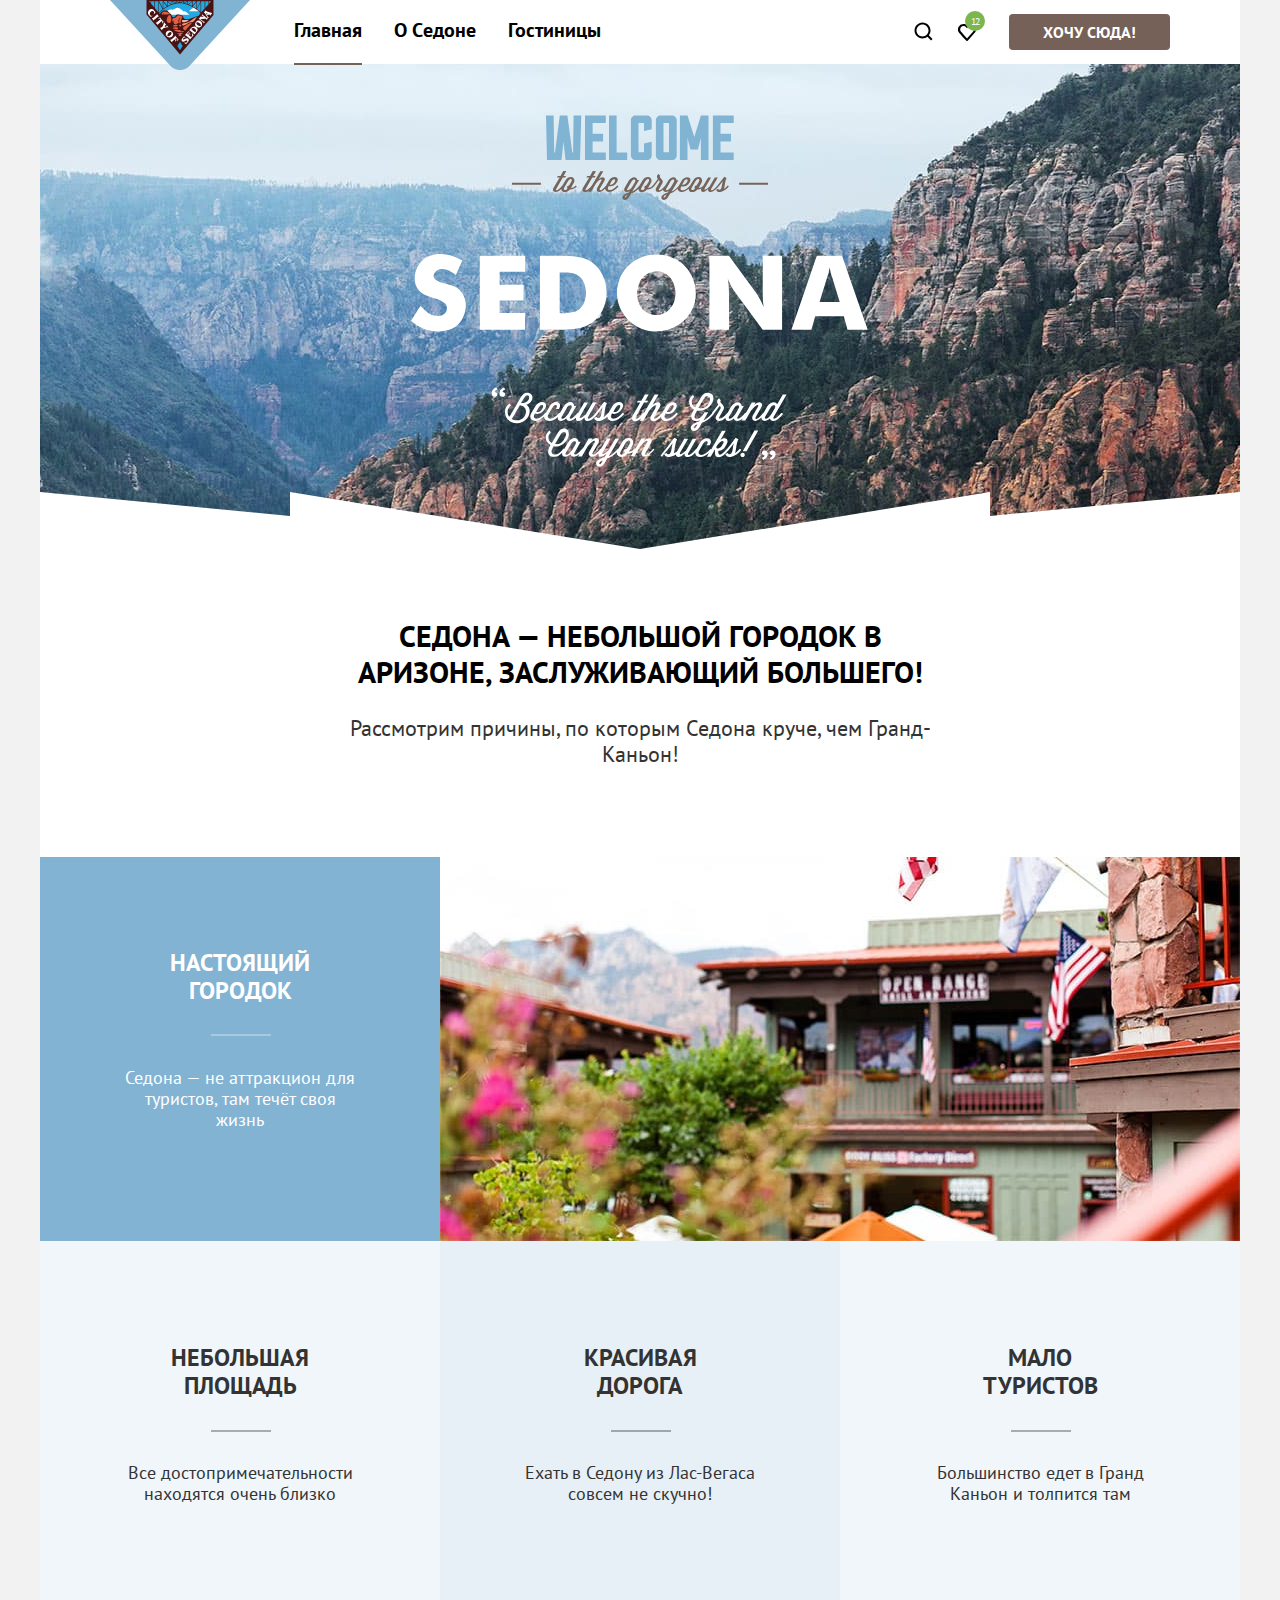
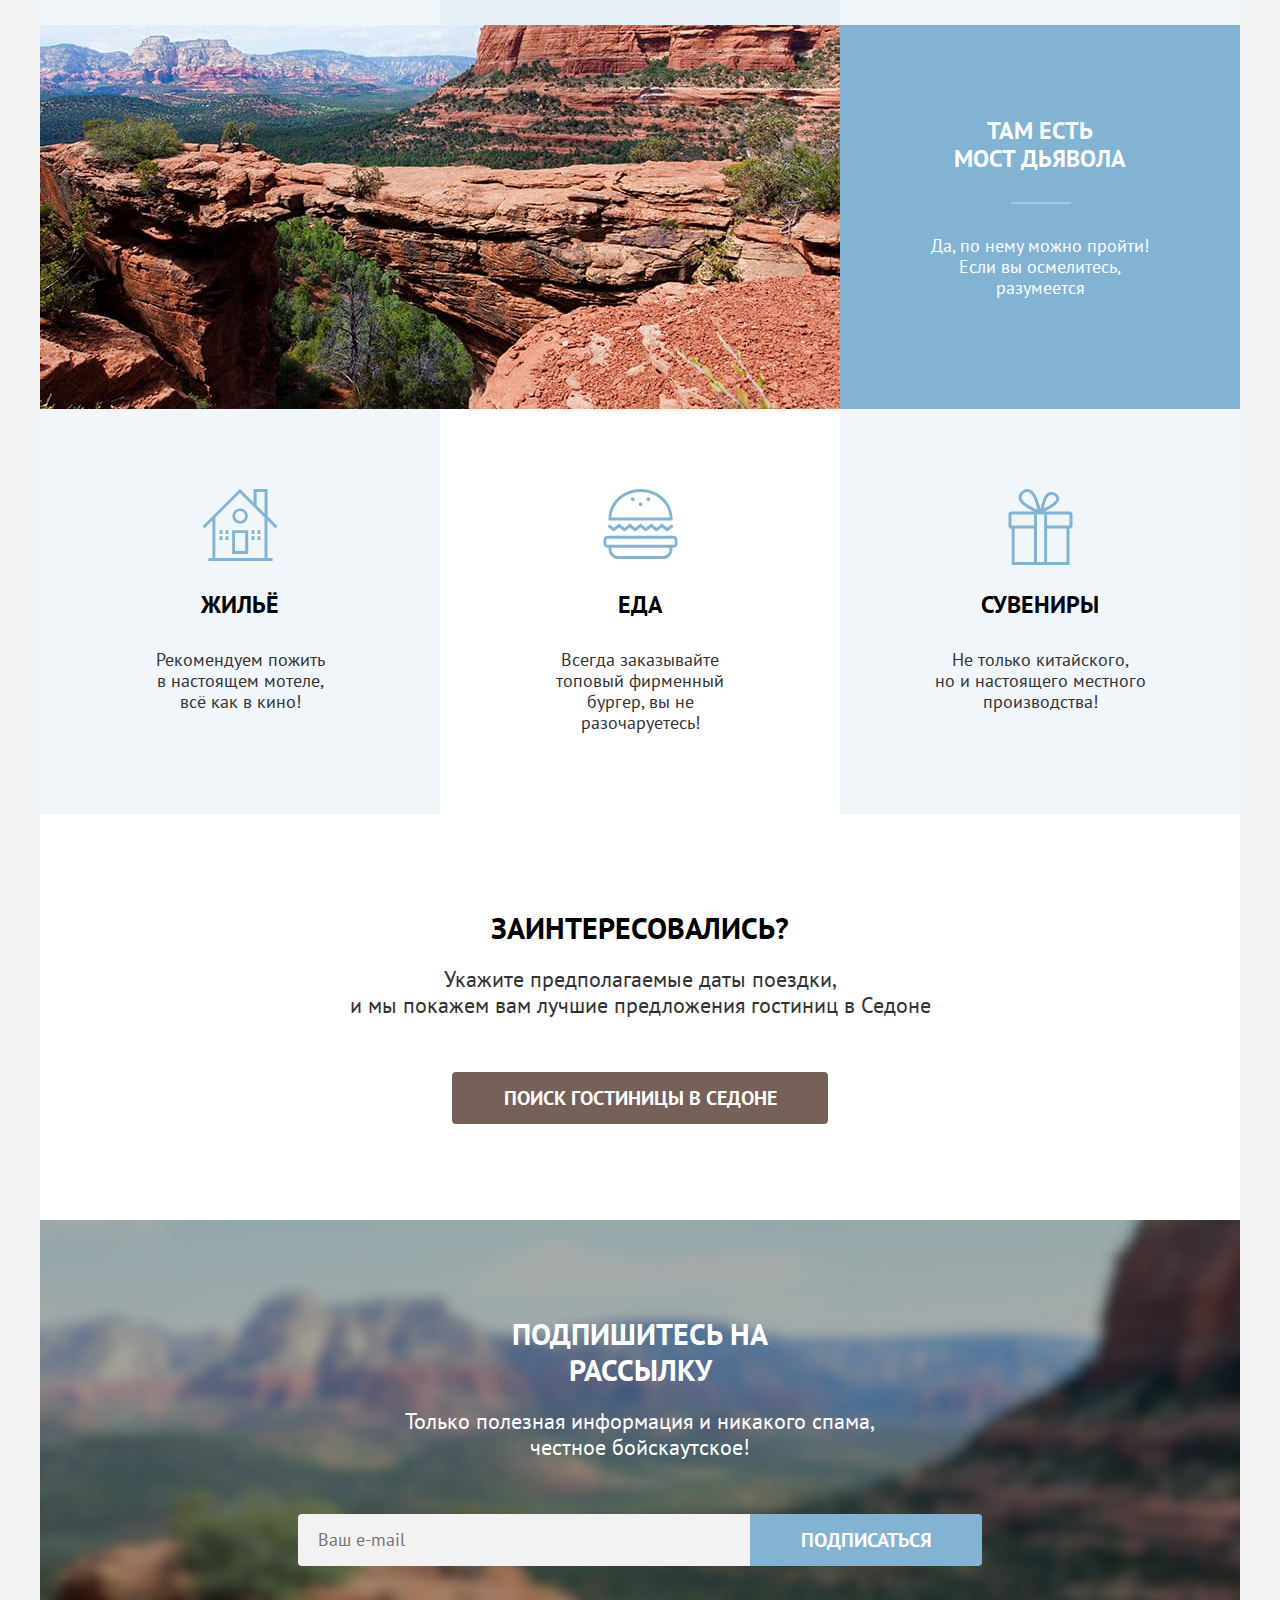
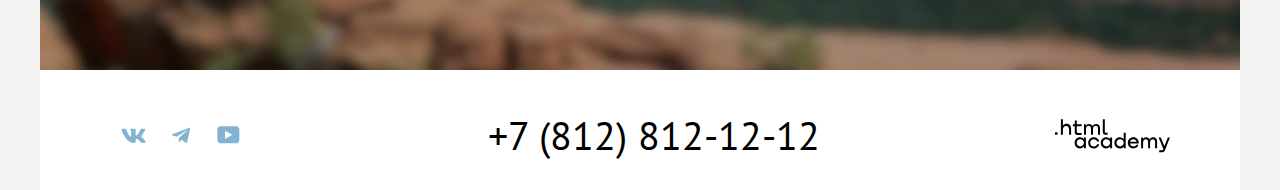
==== commit 8d7a15c3: "добавляет правки в дз 8 и модальное окно" ====
--- a/index.html
+++ b/index.html
@@ -28,11 +28,10 @@
           </ul>
           <ul class="navigation-list navigation-user">
             <li class="navigation-item">
-              <a class="navigation-user-icon" href="#">
-                <svg width="20" height="20" viewBox="0 0 20 20" fill="none" xmlns="http://www.w3.org/2000/svg">
+              <a class="navigation-user-icon search-icon" href="#">
+                <svg width="20" height="20" viewBox="0 0 20 20" xmlns="http://www.w3.org/2000/svg">
                   <path
-                    d="m19.5 18.008-3.7-3.68c1-1.292 1.7-2.983 1.7-4.872 0-4.376-3.6-7.956-8-7.956s-8 3.68-8 8.055c0 4.376 3.6 7.956 8 7.956 1.8 0 3.5-.597 4.9-1.69l3.7 3.679 1.4-1.492Zm-10-2.486c-3.3 0-6-2.685-6-5.967 0-3.282 2.7-5.967 6-5.967s6 2.685 6 5.967c0 3.282-2.7 5.967-6 5.967Z"
-                    fill="#000" />
+                    d="m19.5 18.008-3.7-3.68c1-1.292 1.7-2.983 1.7-4.872 0-4.376-3.6-7.956-8-7.956s-8 3.68-8 8.055c0 4.376 3.6 7.956 8 7.956 1.8 0 3.5-.597 4.9-1.69l3.7 3.679 1.4-1.492Zm-10-2.486c-3.3 0-6-2.685-6-5.967 0-3.282 2.7-5.967 6-5.967s6 2.685 6 5.967c0 3.282-2.7 5.967-6 5.967Z" />
                 </svg>
                 <span class="visually-hidden">
                   Поиск
@@ -41,14 +40,13 @@
             </li>
             <li class="navigation-item">
               <a class="navigation-user-icon" href="#">
-                <svg width="18" height="17" fill="none" xmlns="http://www.w3.org/2000/svg">
+                <svg width="18" height="17" xmlns="http://www.w3.org/2000/svg">
                   <path
-                    d="M8.9 17a.9.9 0 0 1-.8-.4c-5.4-6.1-6.7-7.5-7-7.9A5.4 5.4 0 0 1 5.5 0C6.8 0 8 .5 9 1.3a5.46 5.46 0 0 1 9 4.1c0 1.3-.5 2.5-1.3 3.4l-7 7.9c-.2.2-.4.3-.8.3Zm-6-9.5c.3.4 3.5 4 6.1 6.9l6.2-7c.5-.5.7-1.2.7-2 0-1.8-1.5-3.3-3.3-3.3-1 0-2 .5-2.7 1.3-.3.3-.6.4-.9.4-.3 0-.6-.2-.8-.4-.7-.8-1.7-1.3-2.7-1.3-1.8 0-3.3 1.5-3.3 3.3-.1.9.3 1.6.7 2.1-.1 0-.1 0 0 0Z"
-                    fill="#000" />
+                    d="M8.9 17a.9.9 0 0 1-.8-.4c-5.4-6.1-6.7-7.5-7-7.9A5.4 5.4 0 0 1 5.5 0C6.8 0 8 .5 9 1.3a5.46 5.46 0 0 1 9 4.1c0 1.3-.5 2.5-1.3 3.4l-7 7.9c-.2.2-.4.3-.8.3Zm-6-9.5c.3.4 3.5 4 6.1 6.9l6.2-7c.5-.5.7-1.2.7-2 0-1.8-1.5-3.3-3.3-3.3-1 0-2 .5-2.7 1.3-.3.3-.6.4-.9.4-.3 0-.6-.2-.8-.4-.7-.8-1.7-1.3-2.7-1.3-1.8 0-3.3 1.5-3.3 3.3-.1.9.3 1.6.7 2.1-.1 0-.1 0 0 0Z" />
                 </svg>
-                <span class="heart">12</span>
+                <span class="count-badge">12</span>
                 <span class="visually-hidden">
-                  Избранное
+                  В избранном
                 </span>
               </a>
             </li>
@@ -149,7 +147,7 @@
             <p class="subscription-statement">Только полезная информация и никакого спама, честное бойскаутское!</p>
             <form class="subscription-form" action="https://echo.htmlacademy.ru/" method="post">
               <label for="subscription-email" class="visually-hidden">e-mail</label>
-              <input class="field" placeholder="Ваш e-mail" type="email" id="subscription-email"
+              <input class="area" placeholder="Ваш e-mail" type="email" id="subscription-email"
                 name="subscription-email">
               <button class="subscription-button button button-blue" type="submit">Подписаться</button>
             </form>
@@ -207,6 +205,73 @@
           </div>
         </div>
       </footer>
+
+      <div class="modal-container modal-container-close">
+        <div class="modal modal-hotel-search">
+          <button class="modal-close-button">
+            <span class="visually-hidden">Закрыть</span>
+          </button>
+          <section class="modal-content">
+            <h2 class="modal-title">Поиск гостиницы в Седоне</h2>
+            <form class="search-form" action="https://echo.htmlacademy.ru/" method="post">
+              <div class="field-group">
+                <label class="label-search" for="check-in">Дата заезда:</label>
+                <input class="check-in-form-field field" type="text" id="check-in" name="check-in-field"
+                  value="27 апреля 2020" placeholder="Укажите дату заезда" required>
+              </div>
+              <p class="date-text error">Мы не можем отправить вас в прошлое</p>
+              <div class="field-group">
+                <label class="label-search" for="check-in">Дата выезда:</label>
+                <input class="check-out-form-field field" type="text" id="check-out" name="check-out-field"
+                  value="1 сентября 2023" placeholder="Укажите дату выезда" required>
+              </div>
+              <p class="date-text">На эти даты есть свободные номера. Пока есть.</p>
+              <div class="field-group">
+                <div class="number-of-adults">
+                  <label class="label-search" for="adults-count">Взрослые:</label>
+                  <div class="count-wrapper">
+                    <button class="minus-button">
+                      <span class="visually-hidden">Кнопка, уменьшающая количество взрослых.</span>
+                    </button>
+                    <input class="adults-count-form-field" type="number" step="1" value="2" id="adults-count"
+                      name="adults-count-field" required>
+                    <button class="plus-button">
+                      <span class="visually-hidden">Кнопка, увеличивающая количество взрослых.</span>
+                    </button>
+                  </div>
+                </div>
+                <div class="number-of-kids form-label-icon">
+                  <label class="label-search" for="kids-count">Дети:</label>
+                  <span class="tooltip">
+                    <button class="tooltip-toggle" type="button" aria-labelledby="tooltip-children">
+                      <svg class="tooltip-icon" width="2" height="12" fill="none" xmlns="http://www.w3.org/2000/svg">
+                        <path fill-rule="evenodd" clip-rule="evenodd" d="M0 0h2v2H0V0Zm2 12H0V3h2v9Z" fill="#fff" />
+                      </svg>
+                    </button>
+                    <span class="tooltip-text" role="tooltip" id="tooltip-children">Укажите количество детей, которые
+                      будут с вами, возраст которых от 6 до 18 лет. Дети до 6 лет размещаются бесплатно.</span>
+                  </span>
+                  </span>
+                  <div class="count-wrapper">
+                    <button class="minus-button">
+                      <span class="visually-hidden">Кнопка, уменьшающая количество детей.</span>
+                    </button>
+                    <input class="kids-count-form-field" type="number" step="1" value="2" id="kids-count"
+                      name="kids-count-field" required>
+                    <button class="plus-button">
+                      <span class="visually-hidden">Кнопка, увеличивающая количество детей.</span>
+                    </button>
+                  </div>
+                </div>
+              </div>
+              <button class="button-blue search-form-button" style="padding-top: 18px; padding-bottom: 18px"
+                type="submit">Найти</button>
+            </form>
+          </section>
+
+        </div>
+
+      </div>
     </div>
   </body>
 
--- a/styles/styles.css
+++ b/styles/styles.css
@@ -44,6 +44,18 @@
   overflow: hidden;
 }
 
+.button {
+  display: inline-block;
+  font-family: "PT Sans", sans-serif;
+  color: #FFFFFF;
+  padding-top: 8px;
+  padding-bottom: 8px;
+  border-radius: 4px;
+  text-transform: uppercase;
+  cursor: pointer;
+  border: none;
+}
+
 .site-container {
   display: flex;
   flex-direction: column;
@@ -118,7 +130,7 @@
   position: absolute;
   left: 16px;
   right: 16px;
-  bottom: -3px;
+  bottom: -5px;
   height: 2px;
   width: auto;
   background-color: #756257;
@@ -127,10 +139,8 @@
 
 .navigation-link {
   min-width: 12px;
-  min-height: 24px;
-}
-
-
+  min-height: 20px;
+}
 
 .navigation-user-icon {
   position: relative;
@@ -138,14 +148,30 @@
   justify-content: center;
   align-self: center;
   width: 44px;
-  padding-top:22.5px;
+  padding-top:23.5px;
+  padding-bottom: 23px;
+  fill: #000000;
+}
+
+.navigation-user-icon:hover {
+  fill: #756157;
+}
+
+.navigation-user-icon:active {
+  fill: rgba(117, 97, 87, 0.3);
+  }
+
+
+.search-icon {
+  padding-top: 21px;
 }
 
 .navigation-user .navigation-item:nth-child(2) {
   margin-right: 20px;
 }
 
-.heart {
+
+.count-badge {
   position: absolute;
   width: 20px;
   height: 20px;
@@ -153,14 +179,14 @@
   background-repeat: no-repeat;
   border-radius: 10px;
   content: "12";
-  left: 22px;
-  bottom: 7px;
+  letter-spacing: -0.1em;
+  top: 0;
+  left: 20px;
+  margin-top: 11px;
+
   font-size: 10px;
   text-align: center;
   color: #FFFFFF;
-}
-
-.heart {
   background-image: url("../images/icons/favourite-number.svg");
 }
 
@@ -168,9 +194,10 @@
   font-size: 16px;
   padding-right: 34px;
   padding-left: 34px;
-  margin-bottom: 8px;
-  margin-top: 12px;
+  margin-bottom: 14px;
+  margin-top: 14px;
   border: none;
+  line-height: 20px;
 }
 
 .hero {
@@ -188,7 +215,7 @@
 .hero-image {
   display: block;
   margin: 0 auto;
-  padding-top: 52px;
+  padding-top: 51px;
 }
 
 .introduction {
@@ -444,8 +471,10 @@
   margin-bottom: 54px;
 }
 
-.field {
+.area {
   font-family: "PT Sans", sans-serif;
+  display: block;
+  box-sizing: border-box;
   width: 452px;
   font-weight: 400;
   font-size: 18px;
@@ -458,7 +487,6 @@
   border-radius: 4px;
   border-bottom-right-radius: 0;
   border-top-right-radius: 0;
-  flex-grow: 1;
 }
 
 
@@ -563,6 +591,361 @@
 
 .link-academy:active {
   fill:rgba(117, 97, 87, 0.3);
+}
+
+.modal-container {
+  position: fixed;
+  top: 0;
+  left: 0;
+  display: flex;
+  width: 100%;
+  height: 100%;
+  background-color: rgba(242, 242, 242, 0.8);
+  z-index: 2;
+}
+
+.modal-container-close {
+  display: none;
+}
+
+.modal {
+  position: relative;
+  margin: auto;
+  padding: 64px 70px;
+  background-color: #ffffff;
+  box-shadow: 0px 25px 50px rgba(0, 0, 0, 0.15);
+  border-radius: 30px;
+
+}
+
+.modal-hotel-search {
+  width: 577px;
+}
+
+.modal-close-button {
+  position: absolute;
+  padding: 0;
+  top: 64px;
+  right: 52px;
+  width: 52px;
+  height: 52px;
+  background-color: #F2F2F2;
+  border-radius: 50%;
+  border: none;
+  background-image: url("../images/icons/close.svg");
+  background-repeat: no-repeat;
+  background-position: center;
+  cursor: pointer;
+}
+
+.modal-close-button:hover {
+  background-color: #E6E6E6;
+}
+
+.modal-close-button:focus {
+  background-color: #E6E6E6;
+  border: 3px solid #83B3D3;
+}
+
+.modal-close-button:active {
+  background: #E6E6E6;
+
+}
+
+.modal-title {
+  margin: 0;
+  margin-bottom: 64px;
+  font-weight: 700;
+  font-size: 30px;
+  line-height: 36px;
+  text-transform: uppercase;
+}
+
+/*.search-form {
+  display: grid;
+  grid-template-columns: 137px 198px 131px 111px;
+  row-gap: 48px;
+}
+
+.field-group:first-child {
+  grid-column: 1/-1;
+}
+
+.field-group:nth-child(2) {
+  grid-column: 1/-1;
+}
+
+.field-group:nth-child(3) {
+  grid-column: 1/3;
+}
+
+.field-group:nth-child(4) {
+  grid-column: 3/-1;
+}*/
+
+.field {
+font-family: "PT Sans", sans-serif;
+box-sizing: border-box;
+width: 440px;
+font-weight: 700;
+font-size: 18px;
+line-height: 24px;
+padding-top: 14px;
+padding-bottom: 14px;
+padding-left: 20px;
+background-color: #f2f2f2;
+border: none;
+border-radius: 4px;
+border-bottom-right-radius: 0;
+border-top-right-radius: 0;
+margin-right: auto;
+background-image: url("../images/icons/calendar.svg");
+background-repeat: no-repeat;
+background-position: 400px 16px;
+
+
+}
+
+.field-group {
+  display: flex;
+  justify-content: space-between;
+}
+
+.date-text {
+  margin: 0;
+  margin-left: 157px;
+  font:inherit;
+  font-weight: 400;
+  font-size: 16px;
+  line-height: 21px;
+  margin-bottom: 23px;
+  color: #333333;
+}
+
+.error {
+  color: #FF5757;
+}
+
+
+.tooltip {
+
+  margin-top: 12px;
+  margin-right: 48px;
+  width: 50px;
+}
+
+.tooltip-toggle {
+  border: none;
+  background-color: #82B3D3;
+  border-radius: 50%;
+  padding: 0;
+  margin: 0;
+  display: block;
+  width: 26px;
+  height: 26px;
+}
+
+.tooltip-toggle:hover {
+  background-color: #68A2CA;
+}
+
+.tooltip-text {
+  font: inherit;
+  background-color: #333333;
+  color: #ffffff;
+  font-size: 16px;
+  line-height: 20px;
+  font-weight: normal;
+  text-transform: none;
+  padding: 20px 18px 23px 22px;
+  border-radius: 10px;
+  display: block;
+  width: 256px;
+  box-shadow: 0 15px 30px rgba(0, 0, 0, 0.3);
+  box-sizing: border-box;
+  position: absolute;
+  top: 100%;
+  margin-top: 15px;
+  left: 50%;
+  transform: translateX(-139px);
+  z-index: 4;
+  display: none;
+}
+
+.tooltip-toggle:hover + .tooltip-text,
+.tooltip-toggle:focus + .tooltip-text {
+  display: block;
+}
+
+.tooltip-text::before {
+  position: absolute;
+  background-color: transparent;
+  background-image: url("../images/icons/triangle_tooltip.svg");
+  background-repeat: no-repeat;
+  left: 118px;
+  top:  -8.5px;
+  width: 19px;
+  height: 9px;
+  content: "";
+}
+
+.adults-count-form-field,
+.kids-count-form-field {
+  width: 30px;
+  box-sizing: border-box;
+  text-align: center;
+  padding-top: 14px;
+  padding-bottom: 14px;
+  padding-left: 0;
+  padding-right: 0;
+  background: transparent;
+  border: none;
+}
+
+.plus-button {
+  border: none;
+  width: 40px;
+  background-color: transparent;
+  padding: 0;
+  background-image: url("../images/icons/plus.svg");
+  background-repeat: no-repeat;
+  background-position: top 50% left 50%;
+  height: 48px;
+  opacity: 30%;
+}
+
+.minus-button {
+  border: none;
+  width: 40px;
+  background-color: transparent;
+  padding: 0;
+  background-image: url("../images/icons/minus.svg");
+  background-repeat: no-repeat;
+  background-position: top 50% left 50%;
+  height: 48px;
+  opacity: 30%;
+}
+
+.minus-button:hover,
+.plus-button:hover {
+  opacity: 1;
+}
+
+.minus-button:focus,
+.plus-button:focus {
+  opacity: 1;
+}
+
+.count-wrapper {
+  display: flex;
+  width: 110px;
+  height: 48px;
+  background-color: #F2F2F2;
+  border-radius: 4px;
+}
+
+ .label-search {
+  position: relative;
+  display: block;
+  width: 137px;
+  font-weight: 700;
+  font-size: 20px;
+  line-height: 24px;
+  text-transform: capitalize;
+  align-self: center;
+ }
+
+
+.search-form-button {
+  font: inherit;
+  display: block;
+  width: 577px;
+  padding-top: 18px;
+  padding-bottom: 18px;
+  font-weight: 700;
+  font-size: 20px;
+  line-height: 24px;
+  margin-top: 48px;
+  border-radius: 10px;
+  font-family: "PT Sans", sans-serif;
+  color: #FFFFFF;
+  cursor: pointer;
+  text-transform: uppercase;
+}
+
+.number-of-adults {
+  display: flex;
+}
+
+.check-in-form-field,
+.check-out-form-field {
+  position: relative;
+}
+
+.check-in-form-field::placeholder,
+.check-out-form-field::placeholder {
+  color: inherit;
+  font: inherit;
+  font-weight: 700;
+  font-size: 18px;
+  line-height: 24px;
+}
+
+
+.adults-count-form-field::-webkit-inner-spin-button,
+.adults-count-form-field::-webkit-outer-spin-button,
+.kids-count-form-field::-webkit-inner-spin-button,
+.kids-count-form-field::-webkit-outer-spin-button {
+  display: none;
+}
+
+span.information {
+  position: relative;
+}
+/*
+.plus-button {
+  position: relative;
+}
+
+.plus-button::before {
+  position: absolute;
+  background-color: transparent;
+  background-image: url("../images/icons/plus.svg");
+  background-repeat: no-repeat;
+  left: 13px;
+  top:  17.5px;
+  width: 20px;
+  height: 20px;
+  content: "";
+  opacity: 30%;
+}
+
+.minus-button {
+  position: relative;
+}
+
+.minus-button::before {
+  position: absolute;
+  background-color: transparent;
+  background-image: url("../images/icons/minus.svg");
+  background-repeat: no-repeat;
+  left: 13px;
+  top:  23.5px;
+  width: 20px;
+  height: 20px;
+  content: "";
+}
+*/
+.number-of-kids {
+  width: 242px;
+  display: flex;
+}
+
+.adults-count-form-field,
+.kids-count-form-field {
+  color: inherit;
+  font: inherit;
+  font-weight: 700;
 }
 
 .filter-part {
@@ -607,7 +990,7 @@
 
 .breadcrambs-house {
   position: relative;
-  margin-right: 10.5px;
+  margin-right: 4.5px;
 }
 
 .breadcrumbs-item:first-child::after {
@@ -632,7 +1015,7 @@
   position: relative;
   height: 4px;
   background-color: rgba(255, 255, 255, 0.3);
-  margin-top: 48px;
+  margin-top: 44px;
 }
 
  .range-bar {
@@ -681,15 +1064,55 @@
   padding-bottom: 12px;
   padding-left: 20px;
   font: inherit;
-
+  font-size: 18px;
+  line-height: 24px;
+  font-weight: 700;
  }
 
+ .left-range-input {
+  border-bottom-left-radius: 4px;
+  border-top-left-radius: 4px;
+ }
+
+ .right-range-input {
+  border-bottom-right-radius: 4px;
+  border-top-right-radius: 4px;
+ }
+
+ .range-wrapper-inputs::after{
+  position: absolute;
+  content: "от";
+  width: 20px;
+  height: 24px;
+  font: inherit;
+  font-size: 18px;
+  line-height: 24px;
+  color: #a9a9a9;
+  background-color:  transparent;
+  left: 106px;
+  top: 10px;
+ }
+
+ .range-wrapper-inputs::before{
+  position: absolute;
+  content: "до";
+  width: 20px;
+  height: 24px;
+  font: inherit;
+  font-size: 18px;
+  line-height: 24px;
+  color: #a9a9a9;
+  background-color:  transparent;
+  left: 246px;
+  top: 10px;
+ }
 
  .catalog-filter-label {
   display: block;
  }
 
  .range-wrapper-inputs {
+  position: relative;
   display: flex;
   justify-content: space-between;
  }
@@ -708,7 +1131,6 @@
   position: relative;
   display: block;
   padding-left: 36px;
-
 }
 
 .control-mark {
@@ -720,22 +1142,26 @@
   left: 0;
 }
 
-/*.control-input[type="checkbox"]:checked + .control-mark::before {
-  position: absolute;
-  background-image: url("../images/icons/sorting-icon-1.svg");
+.control-input[type="checkbox"]:checked + .control-mark::before {
+  position: absolute;
+  background-image: url("../images/icons/checkbox-on.svg");
   background-position: center;
   background-repeat: no-repeat;
+  width: 12.2px;
+  height: 10px;
+  left: 4px;
+  top: 6px;
   content: "";
-}*/
+}
 
 
 .control:hover {
   opacity: 0.6;
 }
 
-/*.control:focus .control-mark{
-  background-color: #83B3D3;
-}*/
+.control-input:focus + .control-mark{
+  outline: 2px solid #82B3D3;
+}
 
 .control:active {
   opacity: 0.3;
@@ -862,20 +1288,19 @@
 
 .sorting-container {
   display: flex;
-  align-items: center;
-
 }
 
 .sorting-icons-container {
   display: flex;
   width: 522px;
+  margin-top: 50px;
+  margin-bottom: 38px;
 }
 
 .hotel-sort {
-  box-sizing: border-box;
   width: 292px;
   margin-right: 70px;
-  padding: 14px 99px 14px 20px;
+  padding: 12px 99px 12px 20px;
   font-family: "PT Sans", sans-serif;
   font-size: 18px;
   line-height: 21px;
@@ -943,6 +1368,10 @@
   border: 2px solid #000000;
 }
 
+.button-sort.current {
+  border: 2px solid #000000;
+}
+
 .subscription-for-catalog {
   background-image: none;
   background-color: #FFFFFF;
@@ -959,7 +1388,7 @@
   line-height: 36px;
   text-transform: uppercase;
   margin-top: 56.5px;
-  margin-bottom: 46.5px;
+  margin-bottom: 46px;
 }
 
 .product-list {
@@ -1081,17 +1510,23 @@
 
 .hotel-stars-2 {
   width: 40px;
-  background-color: #FFFFFF ;
+  background-color: #FFFFFF;
+  padding: 1px;
+  margin-top: 10px;
 }
 
 .hotel-stars-3 {
   width: 60px;
-  background-color: #FFFFFF ;
+  background-color: #FFFFFF;
+  padding: 3px;
+  margin-top: 10px;
 }
 
 .hotel-stars-4 {
-  width: 80px;
-  background-color: #FFFFFF ;
+  width: 81px;
+  background-color: #FFFFFF;
+  padding: 4px;
+  margin-top: 10px;
 }
 
 .product-rating-info {
@@ -1131,6 +1566,11 @@
   color: #FFFFFF;
   text-decoration: none;
   border-radius: 4px;
+}
+
+.reduction {
+  background-color: transparent;
+  color:#000000;
 }
 
 .pagination-item .pagination-current {
@@ -1181,6 +1621,7 @@
   border: none;
 }
 
+
 .button-blue {
   background-color: #82B3D3;
   border: none;
@@ -1195,6 +1636,7 @@
 }
 
 .button-blue:active {
+  background: #82B3D3;
   color: rgba(255, 255, 255, 0.3);
 }
 
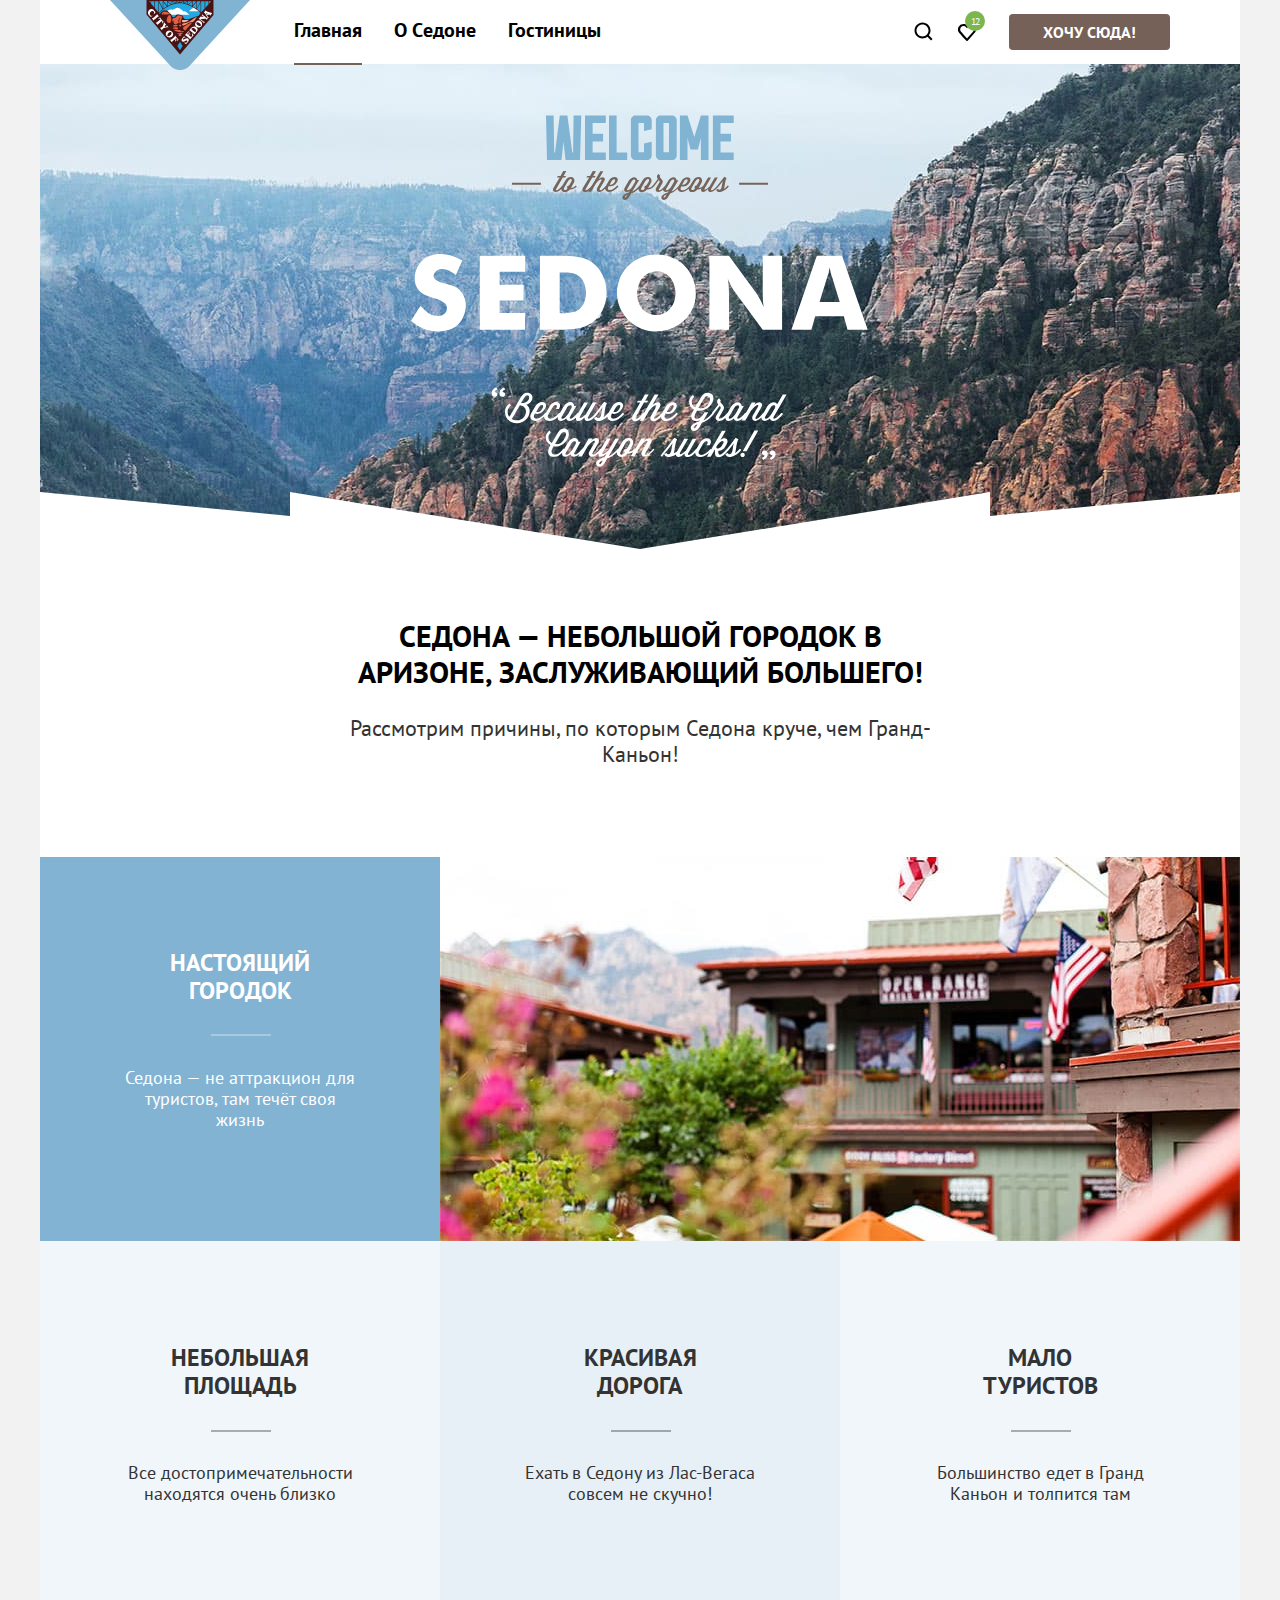
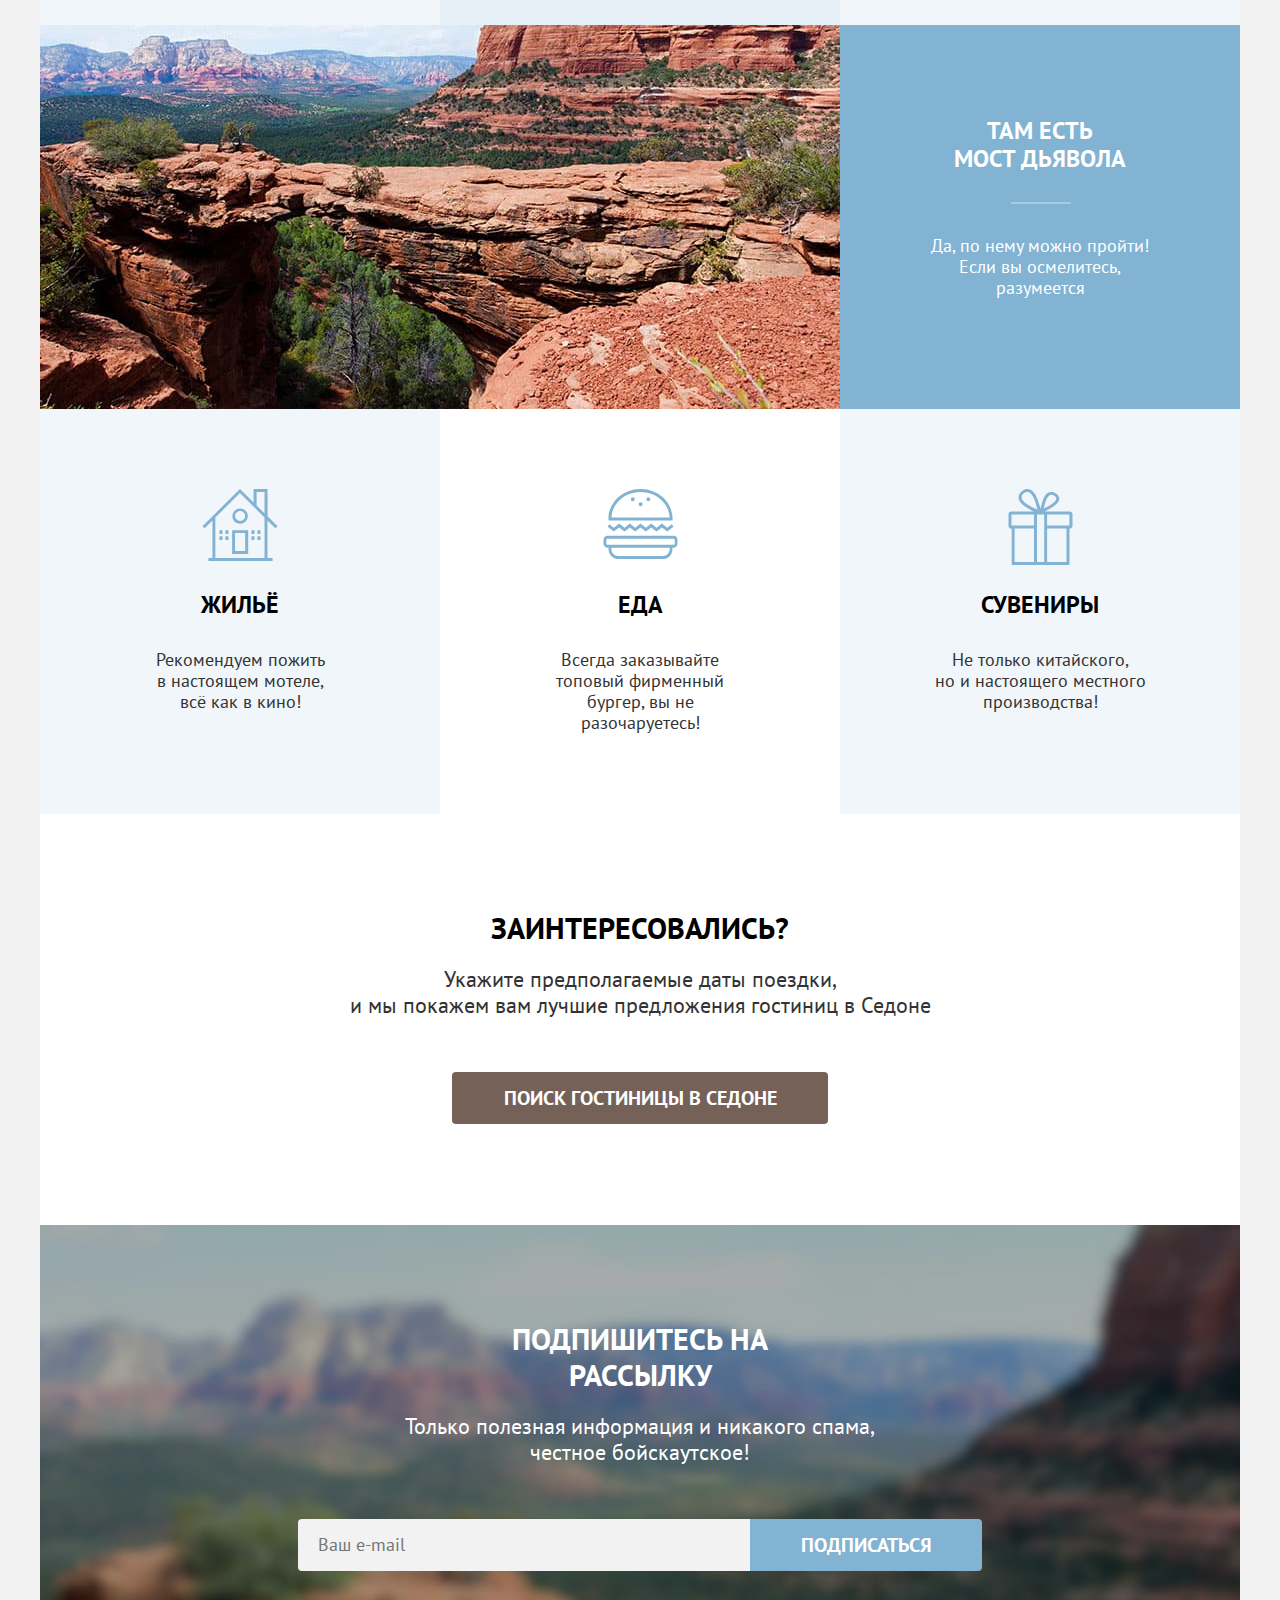
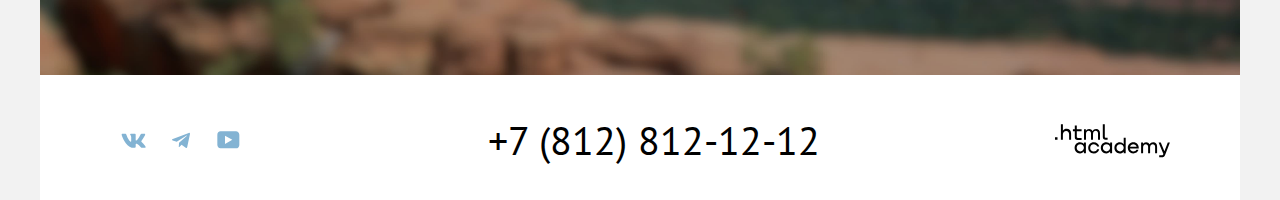
==== commit 0f456f2e: "добавляет изменения по чек-листу" ====
--- a/index.html
+++ b/index.html
@@ -1,16 +1,16 @@
 <!DOCTYPE html>
 <html lang="ru">
-
   <head>
     <meta charset="utf-8">
     <title>Город Седона</title>
     <link rel="stylesheet" href="styles/styles.css">
+    <link rel="icon" type="image/png" sizes="32x32" href="images/favicon.png"> <!-- 32×32 -->
   </head>
 
   <body>
     <div class="site-container">
       <header class="page-header">
-        <a class="navigation-logo" hfef="#">
+        <a class="navigation-logo" href="index.html">
           <img class="page-header-logo" alt="Логотип города Седона." src="images/content/logo-navigation.svg"
             width="140" height="70">
         </a>
@@ -34,7 +34,7 @@
                     d="m19.5 18.008-3.7-3.68c1-1.292 1.7-2.983 1.7-4.872 0-4.376-3.6-7.956-8-7.956s-8 3.68-8 8.055c0 4.376 3.6 7.956 8 7.956 1.8 0 3.5-.597 4.9-1.69l3.7 3.679 1.4-1.492Zm-10-2.486c-3.3 0-6-2.685-6-5.967 0-3.282 2.7-5.967 6-5.967s6 2.685 6 5.967c0 3.282-2.7 5.967-6 5.967Z" />
                 </svg>
                 <span class="visually-hidden">
-                  Поиск
+                  Поиск.
                 </span>
               </a>
             </li>
@@ -46,10 +46,9 @@
                 </svg>
                 <span class="count-badge">12</span>
                 <span class="visually-hidden">
-                  В избранном
+                  В избранном.
                 </span>
               </a>
-            </li>
             </li>
             <li class="navigation-item">
               <a class="navigation-link navigation-button button button-brown" href="catalog.html">
@@ -60,11 +59,11 @@
         </nav>
       </header>
       <main class="main-index">
-        <h1 class="visually-hidden">Город Седона</h1>
-        <!--Секция Hero-->
+        <h1 class="visually-hidden">Город Седона.</h1>
+
         <section class="section-hero">
           <div class="hero">
-            <h2 class="visually-hidden">Вступление</h2>
+            <h2 class="visually-hidden">Вступление.</h2>
             <img class="hero-image" alt="Добро пожаловать в великолепную Седону. Потому что Гранд каньон отстой."
               src="images/content/hero-image.svg" width="458" height="352">
           </div>
@@ -74,9 +73,9 @@
             <p class="introduction-text">Рассмотрим причины, по которым Седона круче, чем Гранд-Каньон!</p>
           </div>
         </section>
-        <!--Секция преимущества-->
+
         <section class="advantages">
-          <h2 class="visually-hidden">Преимущества</h2>
+          <h2 class="visually-hidden">Преимущества.</h2>
           <ul class="advantages-list">
             <li class="advantages-item">
               <div class="adv">
@@ -108,9 +107,9 @@
             </li>
           </ul>
         </section>
-        <!--Секция сервисы-->
+
         <section class="services">
-          <h2 class="visually-hidden">Сервисы</h2>
+          <h2 class="visually-hidden">Сервисы.</h2>
           <ul class="services-list">
             <li class="services-item">
 
@@ -132,21 +131,21 @@
             </li>
           </ul>
         </section>
-        <!--Секция Заинтересовались-->
+
         <section class="involved">
           <h2 class="involved-title">Заинтересовались?</h2>
-          <p class="involved-statement">Укажите предполагаемые даты поездки,</br>и мы покажем вам лучшие предложения
+          <p class="involved-statement">Укажите предполагаемые даты поездки,<br>и мы покажем вам лучшие предложения
             гостиниц в
             Седоне</p>
           <a class="involved-link button button-brown" href="#">ПОИСК ГОСТИНИЦЫ В СЕДОНЕ</a>
         </section>
-        <!--Сайдбар Подписка-->
+
         <aside class="subscription-part">
           <div class="subscription">
             <h2 class="subscription-title">Подпишитесь на рассылку</h2>
             <p class="subscription-statement">Только полезная информация и никакого спама, честное бойскаутское!</p>
             <form class="subscription-form" action="https://echo.htmlacademy.ru/" method="post">
-              <label for="subscription-email" class="visually-hidden">e-mail</label>
+              <label for="subscription-email" class="visually-hidden">E-mail.</label>
               <input class="area" placeholder="Ваш e-mail" type="email" id="subscription-email"
                 name="subscription-email">
               <button class="subscription-button button button-blue" type="submit">Подписаться</button>
@@ -157,36 +156,36 @@
       <footer class="page-footer">
         <div class="footer-fields">
           <div class="footer-contacts">
-            <h2 class="visually-hidden">Как с нами связаться</h2>
+            <h2 class="visually-hidden">Как с нами связаться.</h2>
             <ul class="footer-social-list">
               <li class="footer-social-item">
-                <a class="footer-social-link" href="#">
+                <a class="footer-social-link" href="https://vk.com/htmlacademy">
                   <svg class="footer-icon" aria-hidden="true" focusable="false" width="25" height="15"
                     viewBox="0 0 25 15" xmlns="http://www.w3.org/2000/svg">
                     <path fill-rule="evenodd" clip-rule="evenodd"
                       d="M24.116 1.804c.166-.546 0-.948-.795-.948h-2.625c-.668 0-.976.347-1.143.73 0 0-1.335 3.196-3.226 5.272-.612.602-.89.793-1.224.793-.167 0-.418-.19-.418-.738V1.804c0-.656-.184-.948-.74-.948H9.817c-.417 0-.668.304-.668.593 0 .621.946.765 1.043 2.513V7.76c0 .833-.153.984-.487.984-.89 0-3.055-3.21-4.34-6.885-.249-.715-.5-1.003-1.172-1.003H1.566c-.75 0-.9.347-.9.73 0 .682.89 4.07 4.145 8.551 2.17 3.06 5.225 4.72 8.008 4.72 1.67 0 1.875-.369 1.875-1.004V11.54c0-.737.158-.884.687-.884.39 0 1.057.192 2.615 1.667 1.78 1.75 2.073 2.533 3.075 2.533h2.625c.75 0 1.126-.368.91-1.096-.238-.724-1.088-1.775-2.215-3.022-.612-.71-1.53-1.475-1.809-1.858-.389-.49-.278-.71 0-1.147 0 0 3.2-4.426 3.533-5.929h.001Z" />
                   </svg>
-                  <span class="visually-hidden">ВКонтакте</span>
+                  <span class="visually-hidden">ВКонтакте.</span>
                 </a>
               </li>
               <li class="footer-social-item">
-                <a class="footer-social-link" href="#">
+                <a class="footer-social-link" href="https://t.me/htmlacademy">
                   <svg class="footer-icon" aria-hidden="true" focusable="false" width="18" height="16"
                     viewBox="0 0 18 16" xmlns="http://www.w3.org/2000/svg">
                     <path
                       d="M16.785.956.84 7.104C-.248 7.541-.24 8.148.64 8.42l4.094 1.277 9.472-5.976c.448-.272.857-.126.52.173l-7.673 6.925H7.05l.002.001-.283 4.22c.414 0 .597-.19.829-.414l1.988-1.934 4.136 3.055c.762.42 1.31.205 1.5-.706l2.715-12.795c.278-1.114-.425-1.618-1.153-1.29Z" />
                   </svg>
-                  <span class="visually-hidden">Телеграм</span>
+                  <span class="visually-hidden">Телеграм.</span>
                 </a>
               </li>
               <li class="footer-social-item">
-                <a class="footer-social-link" href="#">
+                <a class="footer-social-link" href="https://www.youtube.com/user/htmlacademyru">
                   <svg class="footer-icon" aria-hidden="true" focusable="false" width="23" height="18"
                     viewBox="0 0 23 18" xmlns="http://www.w3.org/2000/svg">
                     <path
                       d="M18.94.356H3.507C1.647.356.333 1.95.333 3.756V13.85c0 1.913 1.314 3.506 3.174 3.506H19.16c1.642 0 3.174-1.593 3.174-3.4v-10.2c-.219-1.806-1.532-3.4-3.393-3.4ZM7.995 12.894V4.819l7.333 4.037-7.333 4.038Z" />
                   </svg>
-                  <span class="visually-hidden">YouTube</span>
+                  <span class="visually-hidden">YouTube.</span>
                 </a>
               </li>
             </ul>
@@ -201,7 +200,7 @@
                 <path
                   d="M0 13.256v2.6h2.5v-2.6H0ZM11.6 4.856c-1.6 0-2.8.7-3.6 1.7h-.1v-6.2h-2v15.5h2v-5.3c0-2.1 1.3-3.6 3.3-3.6 1.8 0 2.9 1.4 2.9 3.2v5.7h2v-6.1c.1-3-1.8-4.9-4.5-4.9ZM26.6 5.156h-4.8v-3.7h-2v3.8h-1.9v2h1.9v6c0 1.7 1 2.7 2.7 2.7h4.1v-2h-3.7c-.7 0-1.1-.4-1.1-1.1v-5.7h4.8v-2ZM41.1 4.956c-1.6 0-2.9.8-3.5 2.1h-.1c-.6-1.2-1.8-2.1-3.4-2.1-1.4 0-2.5.8-3.1 1.8h-.1v-1.6H29v10.6h2v-5.4c0-2 1-3.5 2.6-3.5 1.5 0 2.4 1 2.4 2.6v6.3h2v-5.6c0-2.4 1.4-3.3 2.6-3.3 1.5 0 2.4 1 2.4 2.6v6.3h2v-6.5c.1-2.5-1.4-4.3-3.9-4.3ZM47.8 13.056c0 1.7 1 2.7 2.8 2.7h2v-2h-1.7c-.7 0-1.1-.4-1.1-1.1V.356h-2v12.7ZM28.9 20.056c-.9-1.1-2.2-1.8-3.9-1.8-3.1 0-5.4 2.3-5.4 5.6s2.3 5.6 5.4 5.6c1.8 0 3-.8 3.8-1.9h.1v1.6h2v-10.6h-2v1.5Zm-3.6 7.4c-2.2 0-3.6-1.6-3.6-3.6s1.4-3.6 3.6-3.6 3.6 1.6 3.6 3.6c0 1.9-1.4 3.6-3.6 3.6ZM44.2 22.356c-.5-2.4-2.6-4.1-5.4-4.1-3.4 0-5.6 2.5-5.6 5.6 0 3.1 2.2 5.6 5.6 5.6 2.8 0 4.9-1.8 5.4-4.2h-2.1c-.4 1.3-1.7 2.3-3.3 2.3-2.2 0-3.6-1.6-3.6-3.6s1.4-3.6 3.6-3.6c1.6 0 2.8 1 3.3 2.2h2.1v-.2ZM55.1 20.056c-.9-1.1-2.2-1.8-3.9-1.8-3.1 0-5.4 2.3-5.4 5.6s2.3 5.6 5.4 5.6c1.8 0 3-.8 3.8-1.9h.1v1.6h2v-10.6h-2v1.5Zm-3.6 7.4c-2.2 0-3.6-1.6-3.6-3.6s1.4-3.6 3.6-3.6 3.6 1.6 3.6 3.6c0 1.9-1.5 3.6-3.6 3.6ZM68.7 20.156c-.9-1.1-2.2-1.9-3.9-1.9-3.1 0-5.4 2.3-5.4 5.6s2.2 5.6 5.4 5.6c1.7 0 3-.8 3.8-1.8h.1v1.5h2v-15.4h-2v6.4Zm-3.6 7.3c-2.2 0-3.6-1.6-3.6-3.6s1.4-3.6 3.6-3.6 3.6 1.6 3.6 3.6c-.1 2-1.5 3.6-3.6 3.6ZM78.3 18.256c-3.3 0-5.5 2.5-5.5 5.6 0 3 2.1 5.6 5.5 5.6 2.5 0 4.5-1.3 5.2-3.6h-2.1c-.5 1-1.6 1.6-3 1.6-1.9 0-3.3-1.3-3.4-2.9h8.8c.2-3.6-2-6.3-5.5-6.3Zm0 1.9c1.7 0 3 1 3.3 2.6h-6.5c.3-1.5 1.5-2.6 3.2-2.6ZM98.2 18.256c-1.6 0-2.9.8-3.6 2h-.1c-.6-1.2-1.8-2-3.4-2-1.4 0-2.5.7-3.1 1.8v-1.5h-1.9v10.6h2v-5.4c0-2 1-3.4 2.6-3.5 1.5 0 2.4 1 2.4 2.6v6.3h2v-5.6c0-2.4 1.4-3.3 2.6-3.3 1.5 0 2.4 1 2.4 2.6v6.3h2v-6.5c.1-2.6-1.4-4.4-3.9-4.4ZM109.4 27.356l-3.6-8.9h-2.2l4.8 11.6c-.3.9-.7 1.2-1.7 1.2h-2.5v2h2.5c1.8 0 2.8-.8 3.5-2.6l4.7-12.2h-2.1l-3.4 8.9Z" />
               </svg>
-              <span class="visually-hidden">.html academy</span></a>
+              <span class="visually-hidden">Логотип html academy.</span></a>
           </div>
         </div>
       </footer>
@@ -209,7 +208,7 @@
       <div class="modal-container modal-container-close">
         <div class="modal modal-hotel-search">
           <button class="modal-close-button">
-            <span class="visually-hidden">Закрыть</span>
+            <span class="visually-hidden">Закрыть.</span>
           </button>
           <section class="modal-content">
             <h2 class="modal-title">Поиск гостиницы в Седоне</h2>
@@ -217,13 +216,13 @@
               <div class="field-group">
                 <label class="label-search" for="check-in">Дата заезда:</label>
                 <input class="check-in-form-field field" type="text" id="check-in" name="check-in-field"
-                  value="27 апреля 2020" placeholder="Укажите дату заезда" required>
+                  value="27 апреля 2020" placeholder="Укажите дату" required>
               </div>
               <p class="date-text error">Мы не можем отправить вас в прошлое</p>
               <div class="field-group">
                 <label class="label-search" for="check-in">Дата выезда:</label>
                 <input class="check-out-form-field field" type="text" id="check-out" name="check-out-field"
-                  value="1 сентября 2023" placeholder="Укажите дату выезда" required>
+                  value="1 сентября 2023" placeholder="Укажите дату" required>
               </div>
               <p class="date-text">На эти даты есть свободные номера. Пока есть.</p>
               <div class="field-group">
@@ -231,12 +230,12 @@
                   <label class="label-search" for="adults-count">Взрослые:</label>
                   <div class="count-wrapper">
                     <button class="minus-button">
-                      <span class="visually-hidden">Кнопка, уменьшающая количество взрослых.</span>
+                      <span class="visually-hidden">Уменьшить количество взрослых.</span>
                     </button>
                     <input class="adults-count-form-field" type="number" step="1" value="2" id="adults-count"
                       name="adults-count-field" required>
                     <button class="plus-button">
-                      <span class="visually-hidden">Кнопка, увеличивающая количество взрослых.</span>
+                      <span class="visually-hidden">Увеличить количество взрослых.</span>
                     </button>
                   </div>
                 </div>
@@ -251,15 +250,14 @@
                     <span class="tooltip-text" role="tooltip" id="tooltip-children">Укажите количество детей, которые
                       будут с вами, возраст которых от 6 до 18 лет. Дети до 6 лет размещаются бесплатно.</span>
                   </span>
-                  </span>
                   <div class="count-wrapper">
                     <button class="minus-button">
-                      <span class="visually-hidden">Кнопка, уменьшающая количество детей.</span>
+                      <span class="visually-hidden">Уменьшить количество детей.</span>
                     </button>
                     <input class="kids-count-form-field" type="number" step="1" value="2" id="kids-count"
                       name="kids-count-field" required>
                     <button class="plus-button">
-                      <span class="visually-hidden">Кнопка, увеличивающая количество детей.</span>
+                      <span class="visually-hidden">Увеличить количество детей.</span>
                     </button>
                   </div>
                 </div>
--- a/styles/styles.css
+++ b/styles/styles.css
@@ -19,7 +19,7 @@
 }
 
 body {
-
+  min-width: 1200px;
   margin: 0;
   font-family: "PT Sans", sans-serif;
   display: flex;
@@ -42,6 +42,11 @@
   border: 0;
   clip: rect(0 0 0 0);
   overflow: hidden;
+}
+
+.img {
+  max-width: 100%;
+  object-fit: contain;
 }
 
 .button {
@@ -148,18 +153,19 @@
   justify-content: center;
   align-self: center;
   width: 44px;
-  padding-top:23.5px;
+  padding-top: 23.5px;
   padding-bottom: 23px;
   fill: #000000;
 }
 
+
 .navigation-user-icon:hover {
   fill: #756157;
 }
 
 .navigation-user-icon:active {
   fill: rgba(117, 97, 87, 0.3);
-  }
+}
 
 
 .search-icon {
@@ -183,7 +189,6 @@
   top: 0;
   left: 20px;
   margin-top: 11px;
-
   font-size: 10px;
   text-align: center;
   color: #FFFFFF;
@@ -266,11 +271,11 @@
 
 
 .advantages-list li:nth-child(even) {
-  background-color:  rgba(131, 179, 211, 0.12);
+  background-color: rgba(131, 179, 211, 0.12);
 }
 
 .advantages-list li:nth-child(3) {
-  background-color:  rgba(131, 179, 211, 0.2);
+  background-color: rgba(131, 179, 211, 0.2);
 }
 
 .advantages-list li:not(:first-child):not(:last-child) {
@@ -302,7 +307,6 @@
   left: 50%;
   top: 56px;
   background-color: rgba(255, 255, 255, 0.3);
-
   content: "";
   transform: rotate(90deg);
 }
@@ -325,6 +329,7 @@
   margin: 0 auto;
   text-align: center;
   margin-top: 62px;
+  margin-bottom: 20px;
 }
 
 
@@ -342,6 +347,7 @@
   padding: 0;
   list-style-type: none;
   display: flex;
+  flex-wrap: wrap;
 }
 
 .services-item {
@@ -425,6 +431,7 @@
   display: block;
   width: 376px;
   margin: 0 auto;
+  margin-bottom: 5px;
   padding: 8px 50px;
   font-weight: 700;
   font-size: 20px;
@@ -473,7 +480,8 @@
 
 .area {
   font-family: "PT Sans", sans-serif;
-  display: block;
+  display: flex;
+  align-self: flex-start;
   box-sizing: border-box;
   width: 452px;
   font-weight: 400;
@@ -489,7 +497,6 @@
   border-top-right-radius: 0;
 }
 
-
 .page-footer {
   background-color: #FFFFFF;
   margin-top: auto;
@@ -500,7 +507,6 @@
   width: 1060px;
   margin: 0 auto;
   display: flex;
-
 }
 
 .contacts-phone {
@@ -514,6 +520,7 @@
   text-transform: uppercase;
   color: #000000;
   text-decoration: none;
+  margin-bottom: 35px;
 }
 
 .contacts-phone:hover {
@@ -568,29 +575,28 @@
 }
 
 .link-academy {
-  display: block;
+  margin-top: 48.5px;
+  margin-bottom: 38px;
+  fill: #000000;
+}
+
+.link {
   width: 115px;
-  height: 33px;
-  margin-top: 48.5px;
+  display: flex;
+  flex-wrap: wrap;
   margin-left: auto;
-  fill:#000000;
-
-}
-
-.link {
-  margin-left: auto;
 }
 
 .link-academy:hover {
-  fill:#756157;
+  fill: #756157;
 }
 
 .link-academy:focus {
-  fill:#756157;
+  fill: #756157;
 }
 
 .link-academy:active {
-  fill:rgba(117, 97, 87, 0.3);
+  fill: rgba(117, 97, 87, 0.3);
 }
 
 .modal-container {
@@ -661,49 +667,38 @@
   text-transform: uppercase;
 }
 
-/*.search-form {
-  display: grid;
-  grid-template-columns: 137px 198px 131px 111px;
-  row-gap: 48px;
-}
-
-.field-group:first-child {
-  grid-column: 1/-1;
-}
-
-.field-group:nth-child(2) {
-  grid-column: 1/-1;
-}
-
-.field-group:nth-child(3) {
-  grid-column: 1/3;
-}
-
-.field-group:nth-child(4) {
-  grid-column: 3/-1;
-}*/
-
 .field {
-font-family: "PT Sans", sans-serif;
-box-sizing: border-box;
-width: 440px;
-font-weight: 700;
-font-size: 18px;
-line-height: 24px;
-padding-top: 14px;
-padding-bottom: 14px;
-padding-left: 20px;
-background-color: #f2f2f2;
-border: none;
-border-radius: 4px;
-border-bottom-right-radius: 0;
-border-top-right-radius: 0;
-margin-right: auto;
-background-image: url("../images/icons/calendar.svg");
-background-repeat: no-repeat;
-background-position: 400px 16px;
-
-
+  font-family: "PT Sans", sans-serif;
+  box-sizing: border-box;
+  width: 440px;
+  font-weight: 700;
+  font-size: 18px;
+  line-height: 24px;
+  padding-top: 14px;
+  padding-bottom: 14px;
+  padding-left: 20px;
+  background-color: #f2f2f2;
+  border: 2px solid #000000;
+  border-color:rgba(0, 0, 0, 0);
+  border-radius: 4px;
+  border-bottom-right-radius: 0;
+  border-top-right-radius: 0;
+  margin-right: auto;
+  background-image: url("../images/icons/calendar.svg");
+  background-repeat: no-repeat;
+  background-position: 400px 16px;
+}
+
+.field:hover {
+  background-color: #E6E6E6;
+  background-image: url("../images/icons/calendar.svg");
+  background-repeat: no-repeat;
+  background-position: 400px 16px;
+}
+
+.field:active {
+  background-color: #F2F2F2;
+  border: 2px solid #000000;
 }
 
 .field-group {
@@ -714,7 +709,7 @@
 .date-text {
   margin: 0;
   margin-left: 157px;
-  font:inherit;
+  font: inherit;
   font-weight: 400;
   font-size: 16px;
   line-height: 21px;
@@ -728,10 +723,10 @@
 
 
 .tooltip {
-
   margin-top: 12px;
   margin-right: 48px;
   width: 50px;
+  position: relative;
 }
 
 .tooltip-toggle {
@@ -759,15 +754,12 @@
   text-transform: none;
   padding: 20px 18px 23px 22px;
   border-radius: 10px;
-  display: block;
   width: 256px;
   box-shadow: 0 15px 30px rgba(0, 0, 0, 0.3);
   box-sizing: border-box;
   position: absolute;
-  top: 100%;
-  margin-top: 15px;
-  left: 50%;
-  transform: translateX(-139px);
+  top: 42px;
+  left: -115px;
   z-index: 4;
   display: none;
 }
@@ -783,7 +775,7 @@
   background-image: url("../images/icons/triangle_tooltip.svg");
   background-repeat: no-repeat;
   left: 118px;
-  top:  -8.5px;
+  top: -8.5px;
   width: 19px;
   height: 9px;
   content: "";
@@ -844,7 +836,7 @@
   border-radius: 4px;
 }
 
- .label-search {
+.label-search {
   position: relative;
   display: block;
   width: 137px;
@@ -853,7 +845,7 @@
   line-height: 24px;
   text-transform: capitalize;
   align-self: center;
- }
+}
 
 
 .search-form-button {
@@ -889,6 +881,7 @@
   font-weight: 700;
   font-size: 18px;
   line-height: 24px;
+  opacity: 0.6;
 }
 
 
@@ -902,40 +895,7 @@
 span.information {
   position: relative;
 }
-/*
-.plus-button {
-  position: relative;
-}
-
-.plus-button::before {
-  position: absolute;
-  background-color: transparent;
-  background-image: url("../images/icons/plus.svg");
-  background-repeat: no-repeat;
-  left: 13px;
-  top:  17.5px;
-  width: 20px;
-  height: 20px;
-  content: "";
-  opacity: 30%;
-}
-
-.minus-button {
-  position: relative;
-}
-
-.minus-button::before {
-  position: absolute;
-  background-color: transparent;
-  background-image: url("../images/icons/minus.svg");
-  background-repeat: no-repeat;
-  left: 13px;
-  top:  23.5px;
-  width: 20px;
-  height: 20px;
-  content: "";
-}
-*/
+
 .number-of-kids {
   width: 242px;
   display: flex;
@@ -952,9 +912,8 @@
   box-sizing: border-box;
   margin: 0;
   display: block;
-  height: 412px;
   background-image: url("../images/content/Filter_image.jpg");
-  background-size: cover;
+  background-size: 1200px 412px;
   color: #FFFFFF;
   background-color: #756157;
   background-repeat: no-repeat;
@@ -978,6 +937,7 @@
 
 .breadcrumbs {
   display: flex;
+  flex-wrap: wrap;
   padding: 0;
   margin: 0;
   list-style-type: none;
@@ -985,7 +945,7 @@
 
 .breadcrumbs-link {
   font-size: 16px;
-
+  margin-right: 5px;
 }
 
 .breadcrambs-house {
@@ -1003,10 +963,12 @@
 }
 
 .catalog-filter-group {
+  max-width: 150px;
   margin: 0;
   padding: 0;
   border: none;
 }
+
 .range-wrapper-inputs {
   width: 287px;
 }
@@ -1015,16 +977,16 @@
   position: relative;
   height: 4px;
   background-color: rgba(255, 255, 255, 0.3);
-  margin-top: 44px;
-}
-
- .range-bar {
+  margin-top: 41px;
+}
+
+.range-bar {
   position: absolute;
   height: 4px;
   background-color: #FFFFFF;
- }
-
- .range-toggle {
+}
+
+.range-toggle {
   position: absolute;
   width: 20px;
   height: 20px;
@@ -1032,34 +994,34 @@
   background-color: #FFFFFF;
   border: none;
   cursor: pointer;
- }
-
- .range-toggle:hover {
-  box-shadow: 0px 4px 10px rgba(0, 0, 0, 0.25);
- }
-
- .range-toggle:focus {
+}
+
+.range-toggle:hover {
+  box-shadow: 0 4px 10px rgba(0, 0, 0, 0.25);
+}
+
+.range-toggle:focus {
   border: 3px solid #83B3D3;
-  box-shadow: 0px 4px 10px rgba(0, 0, 0, 0.25);
- }
-
- .range-toggle:active {
+  box-shadow: 0 4px 10px rgba(0, 0, 0, 0.25);
+}
+
+.range-toggle:active {
   border: 2px solid #83B3D3;
-  box-shadow: 0px 7px 15px rgba(0, 0, 0, 0.4);
- }
-
- .range-input::-webkit-outer-spin-button,
- .range-input::-webkit-inner-spin-button {
-  appearance: none;
-  margin: 0;
- }
-
- .range-input {
+  box-shadow: 0 7px 15px rgba(0, 0, 0, 0.4);
+}
+
+.range-input::-webkit-outer-spin-button,
+.range-input::-webkit-inner-spin-button {
+  -webkit-appearance: none;
+          appearance: none;
+  margin: 0;
+}
+
+.range-input {
   box-sizing: border-box;
   display: block;
   width: 143px;
   background: #F2F2F2;
-  border: none;
   padding-top: 12px;
   padding-bottom: 12px;
   padding-left: 20px;
@@ -1067,19 +1029,36 @@
   font-size: 18px;
   line-height: 24px;
   font-weight: 700;
- }
-
- .left-range-input {
+  border: 1px solid #000000;
+  box-shadow: 0 4px 4px rgba(0, 0, 0, 0.25);
+}
+
+.range-input:hover {
+  border: none;
+  box-shadow: none;
+}
+
+range-input:focus {
+  box-shadow: none;
+  border: 3px solid #83B3D3;
+}
+
+range-input:active {
+  box-shadow: none;
+  border: 2px solid #000000;
+}
+
+.left-range-input {
   border-bottom-left-radius: 4px;
   border-top-left-radius: 4px;
- }
-
- .right-range-input {
+}
+
+.right-range-input {
   border-bottom-right-radius: 4px;
   border-top-right-radius: 4px;
- }
-
- .range-wrapper-inputs::after{
+}
+
+.range-wrapper-inputs::after {
   position: absolute;
   content: "от";
   width: 20px;
@@ -1088,12 +1067,12 @@
   font-size: 18px;
   line-height: 24px;
   color: #a9a9a9;
-  background-color:  transparent;
+  background-color: transparent;
   left: 106px;
   top: 10px;
- }
-
- .range-wrapper-inputs::before{
+}
+
+.range-wrapper-inputs::before {
   position: absolute;
   content: "до";
   width: 20px;
@@ -1102,28 +1081,28 @@
   font-size: 18px;
   line-height: 24px;
   color: #a9a9a9;
-  background-color:  transparent;
+  background-color: transparent;
   left: 246px;
   top: 10px;
- }
-
- .catalog-filter-label {
+}
+
+.catalog-filter-label {
   display: block;
- }
-
- .range-wrapper-inputs {
+}
+
+.range-wrapper-inputs {
   position: relative;
   display: flex;
   justify-content: space-between;
- }
+}
 
 .toggle-min {
-  left: 0px;
+  left: 0;
   top: -8px;
 }
 
 .toggle-max {
-  right: 0px;
+  right: 0;
   top: -8px;
 }
 
@@ -1159,7 +1138,7 @@
   opacity: 0.6;
 }
 
-.control-input:focus + .control-mark{
+.control-input:focus {
   outline: 2px solid #82B3D3;
 }
 
@@ -1209,6 +1188,7 @@
 
 .catalog-filter-form {
   display: flex;
+  flex-wrap: wrap;
 }
 
 .catalog-filter-title {
@@ -1280,7 +1260,6 @@
   margin-bottom: 16px;
 }
 
-
 .filter-results {
   background-color: #FFFFFF;
   padding-bottom: 60px;
@@ -1298,6 +1277,8 @@
 }
 
 .hotel-sort {
+  display: flex;
+  align-self: flex-start;
   width: 292px;
   margin-right: 70px;
   padding: 12px 99px 12px 20px;
@@ -1305,18 +1286,21 @@
   font-size: 18px;
   line-height: 21px;
   color: #333333;
-  appearance: none;
+  -webkit-appearance: none;
+          appearance: none;
   background-image: url("../images/icons/arrow.svg");
   background-repeat: no-repeat;
   background-position: center right 20px;
   border: 2px solid #E5E5E5;
   border-radius: 4px;
+  white-space: normal;
 }
 
 .sorting-button-container {
   width: 160px;
-  display: flex;
-  justify-content: space-between;
+  display: grid;
+  gap: 8px;
+  grid-template-columns: 48px 48px 48px;
 }
 
 .hotel-sort:hover,
@@ -1333,7 +1317,6 @@
   color: rgba(0, 0, 0, 0.3);
   ;
 }
-
 
 .button-sort {
   position: relative;
@@ -1381,8 +1364,6 @@
 .total-hotels-number {
   min-width: 338px;
   margin-right: 200px;
-  margin-top: 0;
-  margin-bottom: 0;
   font-weight: 700;
   font-size: 30px;
   line-height: 36px;
@@ -1447,11 +1428,13 @@
   text-transform: uppercase;
   width: 140px;
   margin-right: 20px;
+  margin-bottom: 5px;
 }
 
 .product-buttons {
   display: flex;
-  margin-bottom: 16px;
+  flex-wrap: wrap;
+  margin-bottom: 11px;
 }
 
 .product-card-favorites {
@@ -1463,6 +1446,7 @@
   text-align: center;
   text-transform: uppercase;
   width: 140px;
+  margin-bottom: 5px;
 }
 
 .product-card-rating {
@@ -1473,6 +1457,7 @@
   color: #333333;
   background-color: #f2f2f2;
   width: 140px;
+  margin-bottom: 5px;
 }
 
 .green-button {
@@ -1534,7 +1519,6 @@
   justify-content: space-between;
 }
 
-
 .stars-and-rating .product-card-rating {
   color: #333333;
 }
@@ -1550,15 +1534,19 @@
 
 .pagination-item:not(:last-child) {
   margin-right: 8px;
+  margin-bottom: 8px;
 }
 
 .pagination-link {
   display: flex;
   box-sizing: border-box;
-  width: 60px;
-  height: 60px;
+  min-width: 60px;
+  max-width: 120px;
+  min-height: 60px;
   justify-content: center;
   align-items: center;
+  padding-right: 8px;
+  padding-left: 8px;
   font-weight: 700;
   font-size: 20px;
   line-height: 36px;
@@ -1570,7 +1558,7 @@
 
 .reduction {
   background-color: transparent;
-  color:#000000;
+  color: #000000;
 }
 
 .pagination-item .pagination-current {
@@ -1621,7 +1609,6 @@
   border: none;
 }
 
-
 .button-blue {
   background-color: #82B3D3;
   border: none;
@@ -1661,8 +1648,6 @@
   color: rgba(255, 255, 255, 0.3);
 }
 
-.button-brown:disabled{
+.button-brown:disabled {
   background-color: #E5E5E5;
 }
-
-.button-green {}
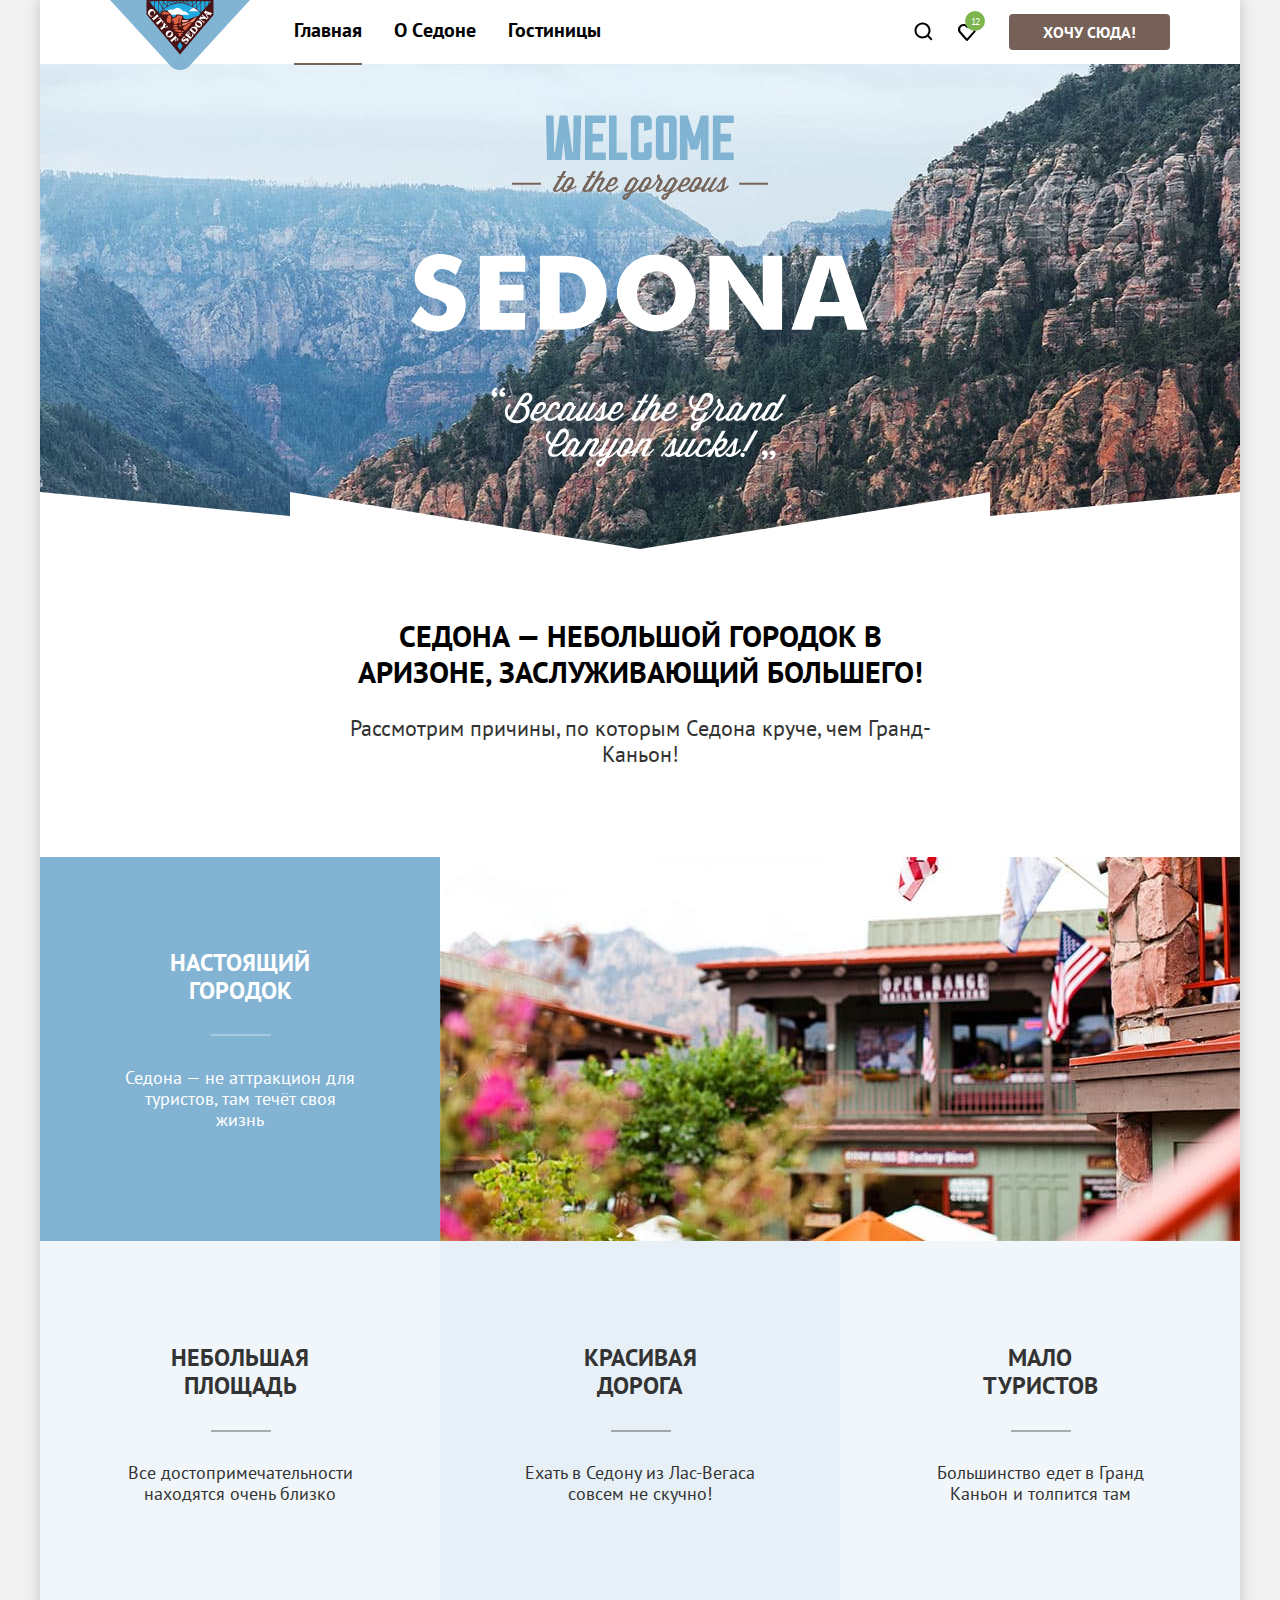
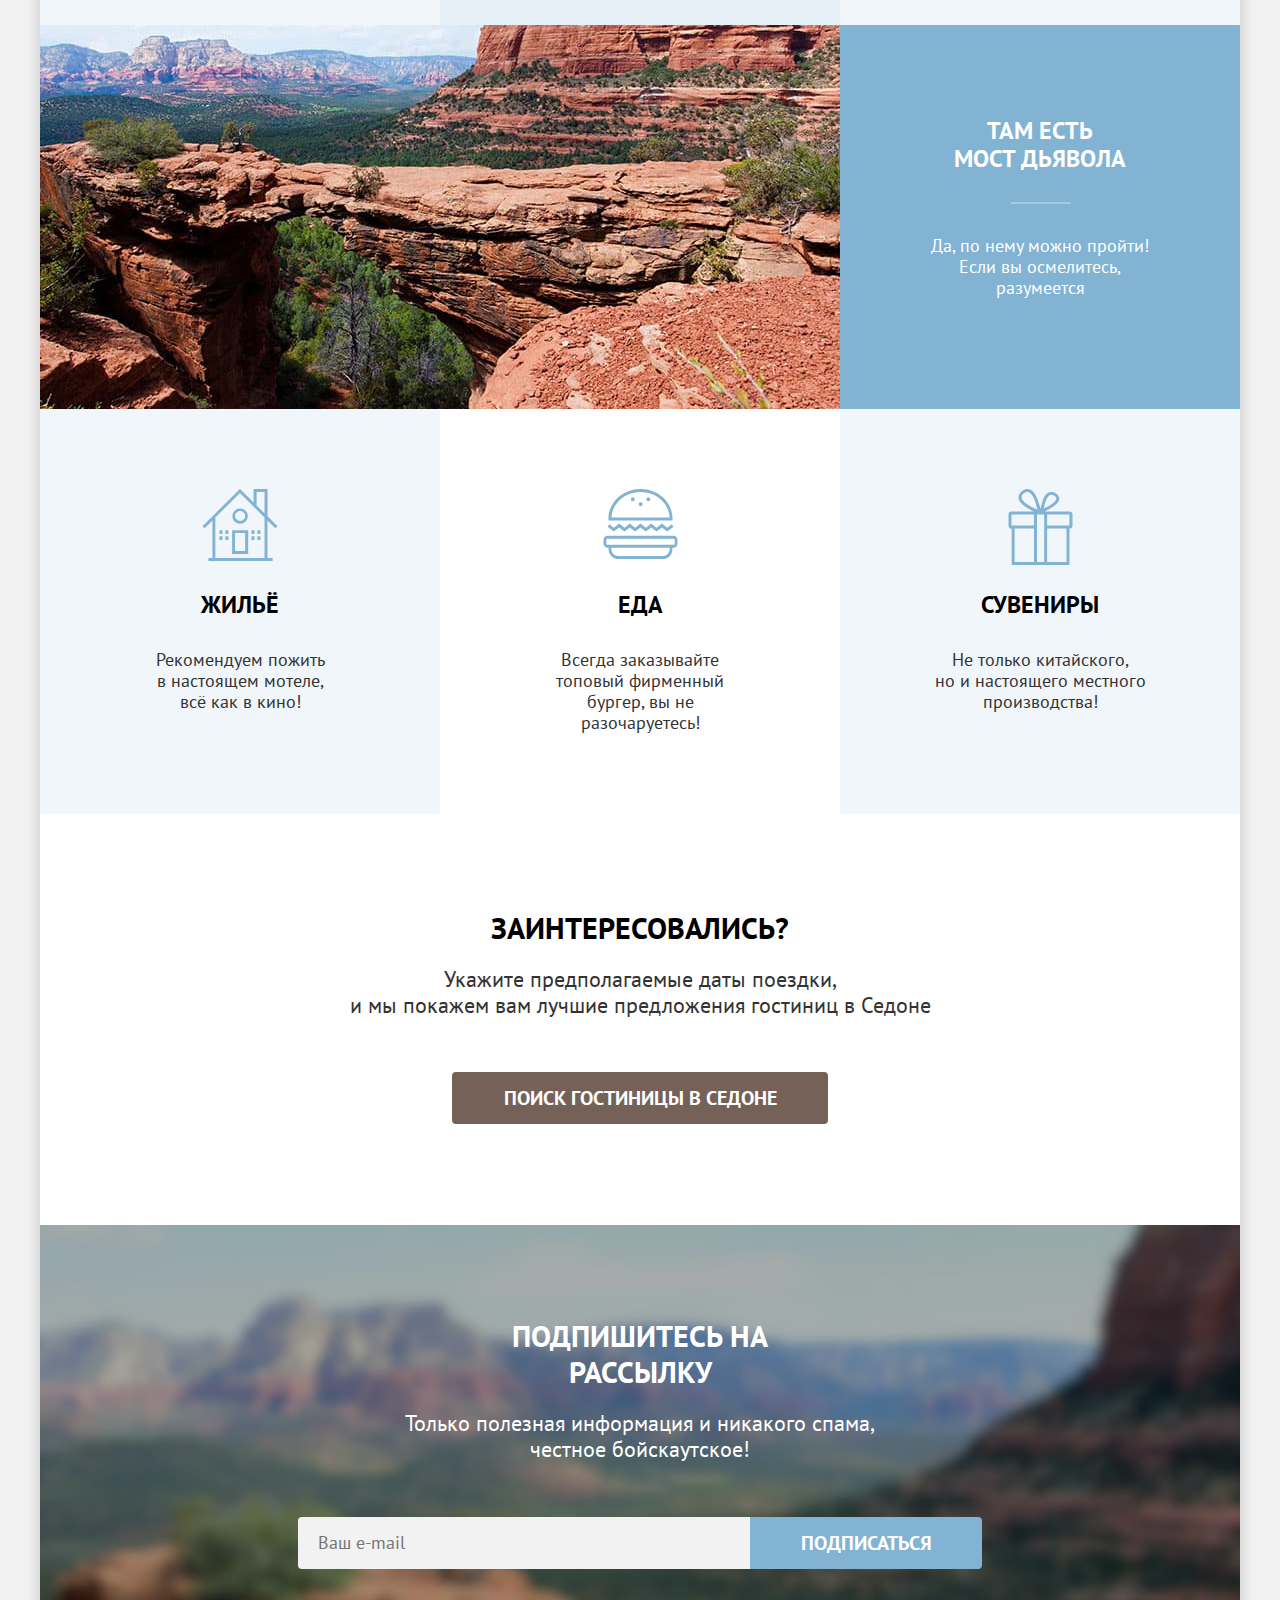
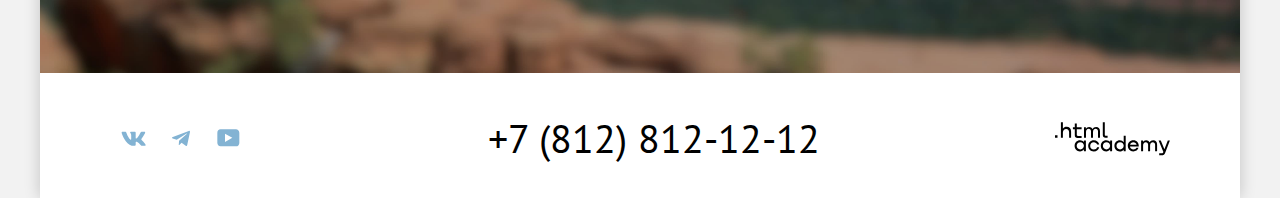
==== commit 12f0778b: "довабляет правки проекта по критериям" ====
--- a/index.html
+++ b/index.html
@@ -1,5 +1,6 @@
 <!DOCTYPE html>
 <html lang="ru">
+
   <head>
     <meta charset="utf-8">
     <title>Город Седона</title>
@@ -29,7 +30,8 @@
           <ul class="navigation-list navigation-user">
             <li class="navigation-item">
               <a class="navigation-user-icon search-icon" href="#">
-                <svg width="20" height="20" viewBox="0 0 20 20" xmlns="http://www.w3.org/2000/svg">
+                <svg width="20" height="20" viewBox="0 0 20 20" xmlns="http://www.w3.org/2000/svg" role="img"
+                  aria-label="Лупа">
                   <path
                     d="m19.5 18.008-3.7-3.68c1-1.292 1.7-2.983 1.7-4.872 0-4.376-3.6-7.956-8-7.956s-8 3.68-8 8.055c0 4.376 3.6 7.956 8 7.956 1.8 0 3.5-.597 4.9-1.69l3.7 3.679 1.4-1.492Zm-10-2.486c-3.3 0-6-2.685-6-5.967 0-3.282 2.7-5.967 6-5.967s6 2.685 6 5.967c0 3.282-2.7 5.967-6 5.967Z" />
                 </svg>
@@ -40,7 +42,7 @@
             </li>
             <li class="navigation-item">
               <a class="navigation-user-icon" href="#">
-                <svg width="18" height="17" xmlns="http://www.w3.org/2000/svg">
+                <svg width="18" height="17" xmlns="http://www.w3.org/2000/svg" role="img" aria-label="Сердечко">
                   <path
                     d="M8.9 17a.9.9 0 0 1-.8-.4c-5.4-6.1-6.7-7.5-7-7.9A5.4 5.4 0 0 1 5.5 0C6.8 0 8 .5 9 1.3a5.46 5.46 0 0 1 9 4.1c0 1.3-.5 2.5-1.3 3.4l-7 7.9c-.2.2-.4.3-.8.3Zm-6-9.5c.3.4 3.5 4 6.1 6.9l6.2-7c.5-.5.7-1.2.7-2 0-1.8-1.5-3.3-3.3-3.3-1 0-2 .5-2.7 1.3-.3.3-.6.4-.9.4-.3 0-.6-.2-.8-.4-.7-.8-1.7-1.3-2.7-1.3-1.8 0-3.3 1.5-3.3 3.3-.1.9.3 1.6.7 2.1-.1 0-.1 0 0 0Z" />
                 </svg>
@@ -98,7 +100,7 @@
               <p class="advantages-description">Большинство едет в Гранд Каньон и толпится там</p>
             </li>
             <li class="advantages-item">
-              <img class="advantages-picture" alt="Двухэтажный дом среди цветов на фоне гор."
+              <img class="advantages-picture" alt="Скала необычной формы, похожая на мост."
                 src="images/content/bridge.jpg" width="800" height="384">
               <div class="adv">
                 <h3 class="advantages-title">Там есть <br> мост дьявола</h3>
@@ -112,19 +114,16 @@
           <h2 class="visually-hidden">Сервисы.</h2>
           <ul class="services-list">
             <li class="services-item">
-
               <h3 class="services-name">Жильё</h3>
-              <p class="services-description">Рекомендуем пожить <br> в настоящем мотеле, <br>
+              <p class="services-description">Рекомендуем пожить <br>в настоящем мотеле,<br>
                 всё как в кино!</p>
             </li>
             <li class="services-item">
-              <div class="services-logo"></div>
               <h3 class="services-name">Еда</h3>
               <p class="services-description">Всегда заказывайте <br>
                 топовый фирменный бургер, вы не разочаруетесь!</p>
             </li>
             <li class="services-item">
-              <div class="services-logo"></div>
               <h3 class="services-name">Сувениры</h3>
               <p class="services-description">Не только китайского,<br>
                 но и настоящего местного производства!</p>
@@ -161,7 +160,7 @@
               <li class="footer-social-item">
                 <a class="footer-social-link" href="https://vk.com/htmlacademy">
                   <svg class="footer-icon" aria-hidden="true" focusable="false" width="25" height="15"
-                    viewBox="0 0 25 15" xmlns="http://www.w3.org/2000/svg">
+                    viewBox="0 0 25 15" xmlns="http://www.w3.org/2000/svg" role="img" aria-label="Логотип «Вконтакте»">
                     <path fill-rule="evenodd" clip-rule="evenodd"
                       d="M24.116 1.804c.166-.546 0-.948-.795-.948h-2.625c-.668 0-.976.347-1.143.73 0 0-1.335 3.196-3.226 5.272-.612.602-.89.793-1.224.793-.167 0-.418-.19-.418-.738V1.804c0-.656-.184-.948-.74-.948H9.817c-.417 0-.668.304-.668.593 0 .621.946.765 1.043 2.513V7.76c0 .833-.153.984-.487.984-.89 0-3.055-3.21-4.34-6.885-.249-.715-.5-1.003-1.172-1.003H1.566c-.75 0-.9.347-.9.73 0 .682.89 4.07 4.145 8.551 2.17 3.06 5.225 4.72 8.008 4.72 1.67 0 1.875-.369 1.875-1.004V11.54c0-.737.158-.884.687-.884.39 0 1.057.192 2.615 1.667 1.78 1.75 2.073 2.533 3.075 2.533h2.625c.75 0 1.126-.368.91-1.096-.238-.724-1.088-1.775-2.215-3.022-.612-.71-1.53-1.475-1.809-1.858-.389-.49-.278-.71 0-1.147 0 0 3.2-4.426 3.533-5.929h.001Z" />
                   </svg>
@@ -171,7 +170,7 @@
               <li class="footer-social-item">
                 <a class="footer-social-link" href="https://t.me/htmlacademy">
                   <svg class="footer-icon" aria-hidden="true" focusable="false" width="18" height="16"
-                    viewBox="0 0 18 16" xmlns="http://www.w3.org/2000/svg">
+                    viewBox="0 0 18 16" xmlns="http://www.w3.org/2000/svg" role="img" aria-label="Логотип «Телеграм»">
                     <path
                       d="M16.785.956.84 7.104C-.248 7.541-.24 8.148.64 8.42l4.094 1.277 9.472-5.976c.448-.272.857-.126.52.173l-7.673 6.925H7.05l.002.001-.283 4.22c.414 0 .597-.19.829-.414l1.988-1.934 4.136 3.055c.762.42 1.31.205 1.5-.706l2.715-12.795c.278-1.114-.425-1.618-1.153-1.29Z" />
                   </svg>
@@ -181,7 +180,7 @@
               <li class="footer-social-item">
                 <a class="footer-social-link" href="https://www.youtube.com/user/htmlacademyru">
                   <svg class="footer-icon" aria-hidden="true" focusable="false" width="23" height="18"
-                    viewBox="0 0 23 18" xmlns="http://www.w3.org/2000/svg">
+                    viewBox="0 0 23 18" xmlns="http://www.w3.org/2000/svg" role="img" aria-label="Логотип YouTube">
                     <path
                       d="M18.94.356H3.507C1.647.356.333 1.95.333 3.756V13.85c0 1.913 1.314 3.506 3.174 3.506H19.16c1.642 0 3.174-1.593 3.174-3.4v-10.2c-.219-1.806-1.532-3.4-3.393-3.4ZM7.995 12.894V4.819l7.333 4.037-7.333 4.038Z" />
                   </svg>
@@ -196,7 +195,7 @@
           <div class="link">
             <a class="link-academy" href="https://htmlacademy.ru/">
               <svg class="footer-item" aria-hidden="true" focusable="false" width="115" height="34" viewBox="0 0 115 34"
-                xmlns="http://www.w3.org/2000/svg">
+                xmlns="http://www.w3.org/2000/svg" role="img" aria-label="Логотип «html academy»">
                 <path
                   d="M0 13.256v2.6h2.5v-2.6H0ZM11.6 4.856c-1.6 0-2.8.7-3.6 1.7h-.1v-6.2h-2v15.5h2v-5.3c0-2.1 1.3-3.6 3.3-3.6 1.8 0 2.9 1.4 2.9 3.2v5.7h2v-6.1c.1-3-1.8-4.9-4.5-4.9ZM26.6 5.156h-4.8v-3.7h-2v3.8h-1.9v2h1.9v6c0 1.7 1 2.7 2.7 2.7h4.1v-2h-3.7c-.7 0-1.1-.4-1.1-1.1v-5.7h4.8v-2ZM41.1 4.956c-1.6 0-2.9.8-3.5 2.1h-.1c-.6-1.2-1.8-2.1-3.4-2.1-1.4 0-2.5.8-3.1 1.8h-.1v-1.6H29v10.6h2v-5.4c0-2 1-3.5 2.6-3.5 1.5 0 2.4 1 2.4 2.6v6.3h2v-5.6c0-2.4 1.4-3.3 2.6-3.3 1.5 0 2.4 1 2.4 2.6v6.3h2v-6.5c.1-2.5-1.4-4.3-3.9-4.3ZM47.8 13.056c0 1.7 1 2.7 2.8 2.7h2v-2h-1.7c-.7 0-1.1-.4-1.1-1.1V.356h-2v12.7ZM28.9 20.056c-.9-1.1-2.2-1.8-3.9-1.8-3.1 0-5.4 2.3-5.4 5.6s2.3 5.6 5.4 5.6c1.8 0 3-.8 3.8-1.9h.1v1.6h2v-10.6h-2v1.5Zm-3.6 7.4c-2.2 0-3.6-1.6-3.6-3.6s1.4-3.6 3.6-3.6 3.6 1.6 3.6 3.6c0 1.9-1.4 3.6-3.6 3.6ZM44.2 22.356c-.5-2.4-2.6-4.1-5.4-4.1-3.4 0-5.6 2.5-5.6 5.6 0 3.1 2.2 5.6 5.6 5.6 2.8 0 4.9-1.8 5.4-4.2h-2.1c-.4 1.3-1.7 2.3-3.3 2.3-2.2 0-3.6-1.6-3.6-3.6s1.4-3.6 3.6-3.6c1.6 0 2.8 1 3.3 2.2h2.1v-.2ZM55.1 20.056c-.9-1.1-2.2-1.8-3.9-1.8-3.1 0-5.4 2.3-5.4 5.6s2.3 5.6 5.4 5.6c1.8 0 3-.8 3.8-1.9h.1v1.6h2v-10.6h-2v1.5Zm-3.6 7.4c-2.2 0-3.6-1.6-3.6-3.6s1.4-3.6 3.6-3.6 3.6 1.6 3.6 3.6c0 1.9-1.5 3.6-3.6 3.6ZM68.7 20.156c-.9-1.1-2.2-1.9-3.9-1.9-3.1 0-5.4 2.3-5.4 5.6s2.2 5.6 5.4 5.6c1.7 0 3-.8 3.8-1.8h.1v1.5h2v-15.4h-2v6.4Zm-3.6 7.3c-2.2 0-3.6-1.6-3.6-3.6s1.4-3.6 3.6-3.6 3.6 1.6 3.6 3.6c-.1 2-1.5 3.6-3.6 3.6ZM78.3 18.256c-3.3 0-5.5 2.5-5.5 5.6 0 3 2.1 5.6 5.5 5.6 2.5 0 4.5-1.3 5.2-3.6h-2.1c-.5 1-1.6 1.6-3 1.6-1.9 0-3.3-1.3-3.4-2.9h8.8c.2-3.6-2-6.3-5.5-6.3Zm0 1.9c1.7 0 3 1 3.3 2.6h-6.5c.3-1.5 1.5-2.6 3.2-2.6ZM98.2 18.256c-1.6 0-2.9.8-3.6 2h-.1c-.6-1.2-1.8-2-3.4-2-1.4 0-2.5.7-3.1 1.8v-1.5h-1.9v10.6h2v-5.4c0-2 1-3.4 2.6-3.5 1.5 0 2.4 1 2.4 2.6v6.3h2v-5.6c0-2.4 1.4-3.3 2.6-3.3 1.5 0 2.4 1 2.4 2.6v6.3h2v-6.5c.1-2.6-1.4-4.4-3.9-4.4ZM109.4 27.356l-3.6-8.9h-2.2l4.8 11.6c-.3.9-.7 1.2-1.7 1.2h-2.5v2h2.5c1.8 0 2.8-.8 3.5-2.6l4.7-12.2h-2.1l-3.4 8.9Z" />
               </svg>
@@ -207,7 +206,7 @@
 
       <div class="modal-container modal-container-close">
         <div class="modal modal-hotel-search">
-          <button class="modal-close-button">
+          <button class="modal-close-button" type="button">
             <span class="visually-hidden">Закрыть.</span>
           </button>
           <section class="modal-content">
@@ -220,7 +219,7 @@
               </div>
               <p class="date-text error">Мы не можем отправить вас в прошлое</p>
               <div class="field-group">
-                <label class="label-search" for="check-in">Дата выезда:</label>
+                <label class="label-search" for="check-out">Дата выезда:</label>
                 <input class="check-out-form-field field" type="text" id="check-out" name="check-out-field"
                   value="1 сентября 2023" placeholder="Укажите дату" required>
               </div>
@@ -229,12 +228,12 @@
                 <div class="number-of-adults">
                   <label class="label-search" for="adults-count">Взрослые:</label>
                   <div class="count-wrapper">
-                    <button class="minus-button">
+                    <button class="minus-button" type="button">
                       <span class="visually-hidden">Уменьшить количество взрослых.</span>
                     </button>
                     <input class="adults-count-form-field" type="number" step="1" value="2" id="adults-count"
                       name="adults-count-field" required>
-                    <button class="plus-button">
+                    <button class="plus-button" type="button">
                       <span class="visually-hidden">Увеличить количество взрослых.</span>
                     </button>
                   </div>
@@ -243,7 +242,8 @@
                   <label class="label-search" for="kids-count">Дети:</label>
                   <span class="tooltip">
                     <button class="tooltip-toggle" type="button" aria-labelledby="tooltip-children">
-                      <svg class="tooltip-icon" width="2" height="12" fill="none" xmlns="http://www.w3.org/2000/svg">
+                      <svg class="tooltip-icon" width="2" height="12" fill="none" xmlns="http://www.w3.org/2000/svg"
+                        role="img" aria-label="Символом i">
                         <path fill-rule="evenodd" clip-rule="evenodd" d="M0 0h2v2H0V0Zm2 12H0V3h2v9Z" fill="#fff" />
                       </svg>
                     </button>
@@ -251,19 +251,18 @@
                       будут с вами, возраст которых от 6 до 18 лет. Дети до 6 лет размещаются бесплатно.</span>
                   </span>
                   <div class="count-wrapper">
-                    <button class="minus-button">
+                    <button class="minus-button" type="button">
                       <span class="visually-hidden">Уменьшить количество детей.</span>
                     </button>
                     <input class="kids-count-form-field" type="number" step="1" value="2" id="kids-count"
                       name="kids-count-field" required>
-                    <button class="plus-button">
+                    <button class="plus-button" type="button">
                       <span class="visually-hidden">Увеличить количество детей.</span>
                     </button>
                   </div>
                 </div>
               </div>
-              <button class="button-blue search-form-button" style="padding-top: 18px; padding-bottom: 18px"
-                type="submit">Найти</button>
+              <button class="button-blue search-form-button" type="submit">Найти</button>
             </form>
           </section>
 
--- a/styles/styles.css
+++ b/styles/styles.css
@@ -23,7 +23,6 @@
   margin: 0;
   font-family: "PT Sans", sans-serif;
   display: flex;
-  overflow-x: hidden;
   flex-direction: column;
   min-height: 100%;
   font-size: 18px;
@@ -68,6 +67,7 @@
   width: 1200px;
   margin: 0 auto;
   background-color: #FFFFFF;
+  box-shadow: 0 0 15px rgba(0, 0, 0, 0.2);
 }
 
 .page-header {
@@ -445,13 +445,13 @@
   box-sizing: border-box;
   text-align: center;
   background-image: url(../images/content/background_subscription_index.jpg);
-  background-size: 1200px auto;
+  background-size: cover;
   margin: 0 auto;
   color: #FFFFFF;
   background-color: #a7d4f0;
   background-repeat: no-repeat;
   width: 1200px;
-  padding: 96px 258px 104px;
+  padding: 93px 258px 104px;
 }
 
 .subscription-form {
@@ -475,7 +475,7 @@
   line-height: 26px;
   width: 475px;
   margin: 0 auto;
-  margin-bottom: 54px;
+  margin-bottom: 55px;
 }
 
 .area {
@@ -1281,7 +1281,7 @@
   align-self: flex-start;
   width: 292px;
   margin-right: 70px;
-  padding: 12px 99px 12px 20px;
+  padding: 12px 99px 12px 18px;
   font-family: "PT Sans", sans-serif;
   font-size: 18px;
   line-height: 21px;
@@ -1290,7 +1290,7 @@
           appearance: none;
   background-image: url("../images/icons/arrow.svg");
   background-repeat: no-repeat;
-  background-position: center right 20px;
+  background-position: center right 18px;
   border: 2px solid #E5E5E5;
   border-radius: 4px;
   white-space: normal;
@@ -1386,7 +1386,8 @@
   display: block;
   width: 300px;
   border: 1px solid #E6E6E6;
-  padding: 20px;
+  border-radius: 4px;
+  padding: 20px 20px 14px 20px;
 }
 
 .product-card-image {
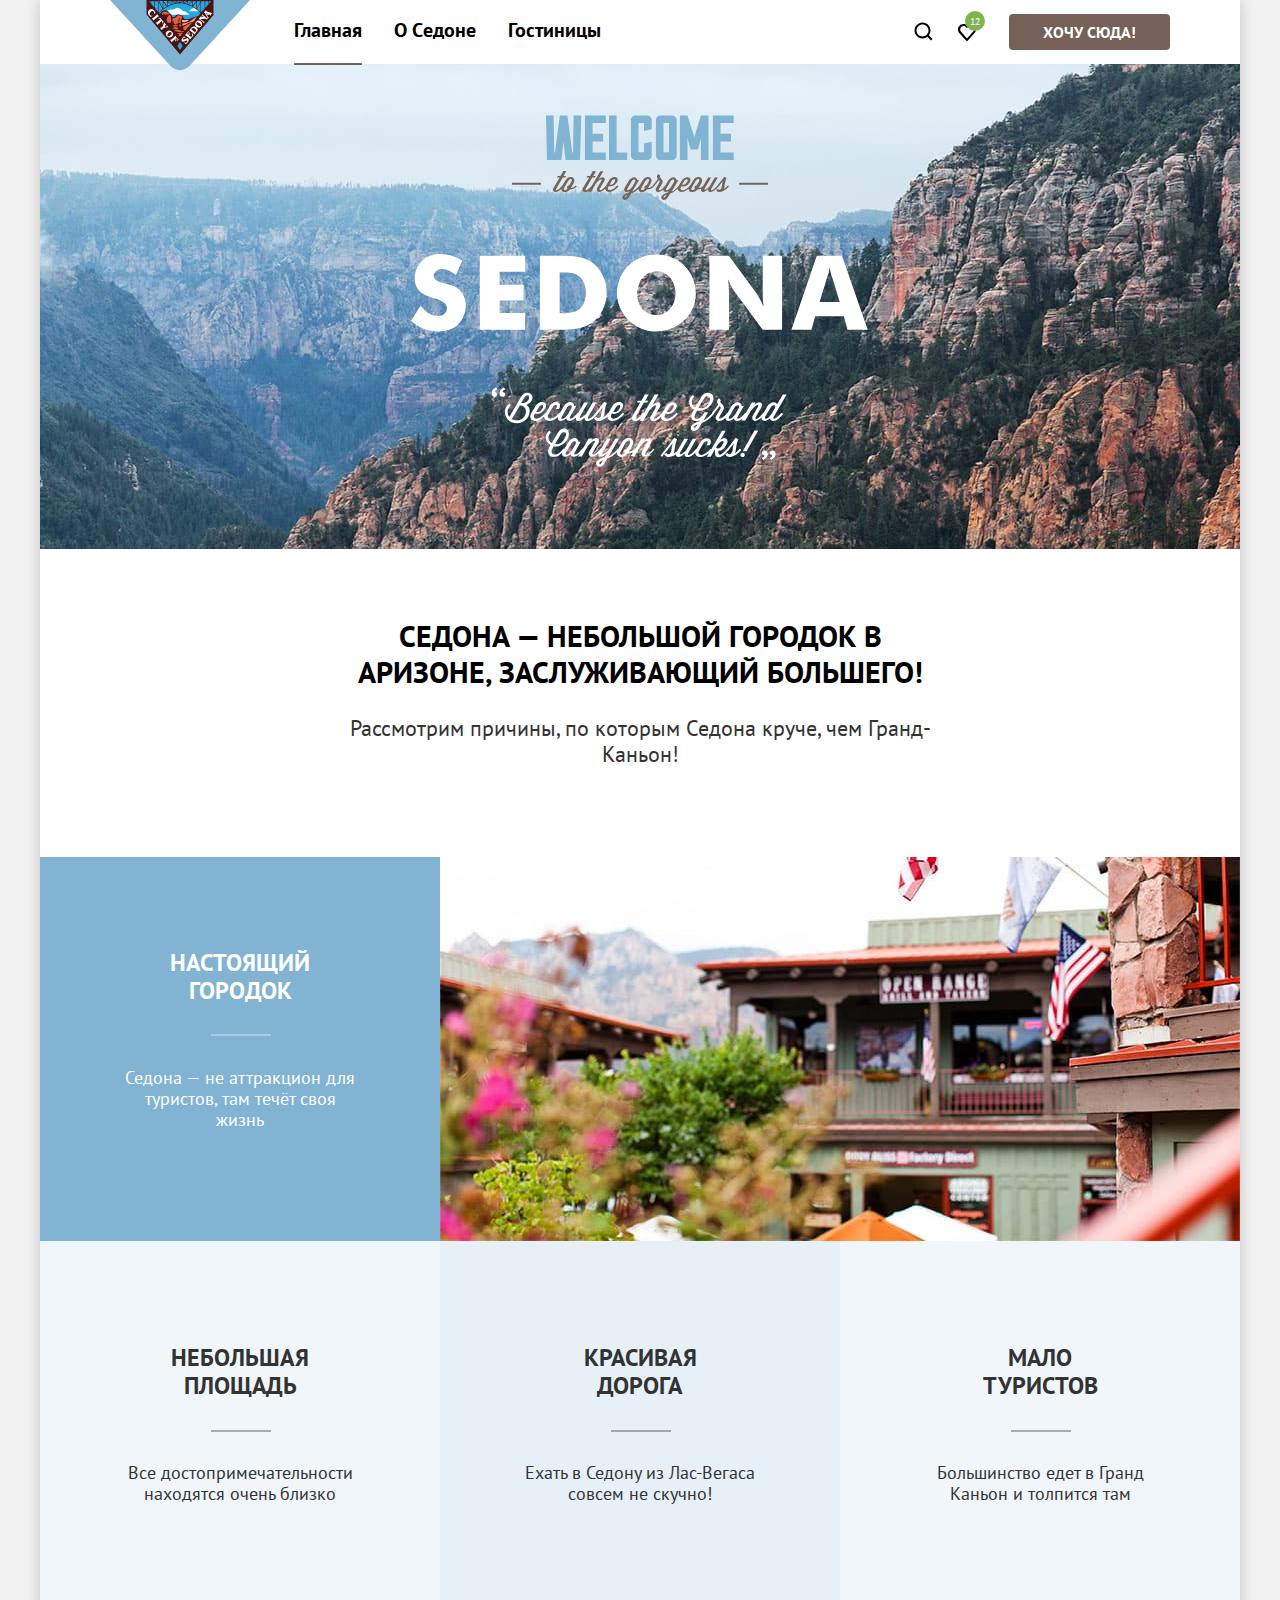
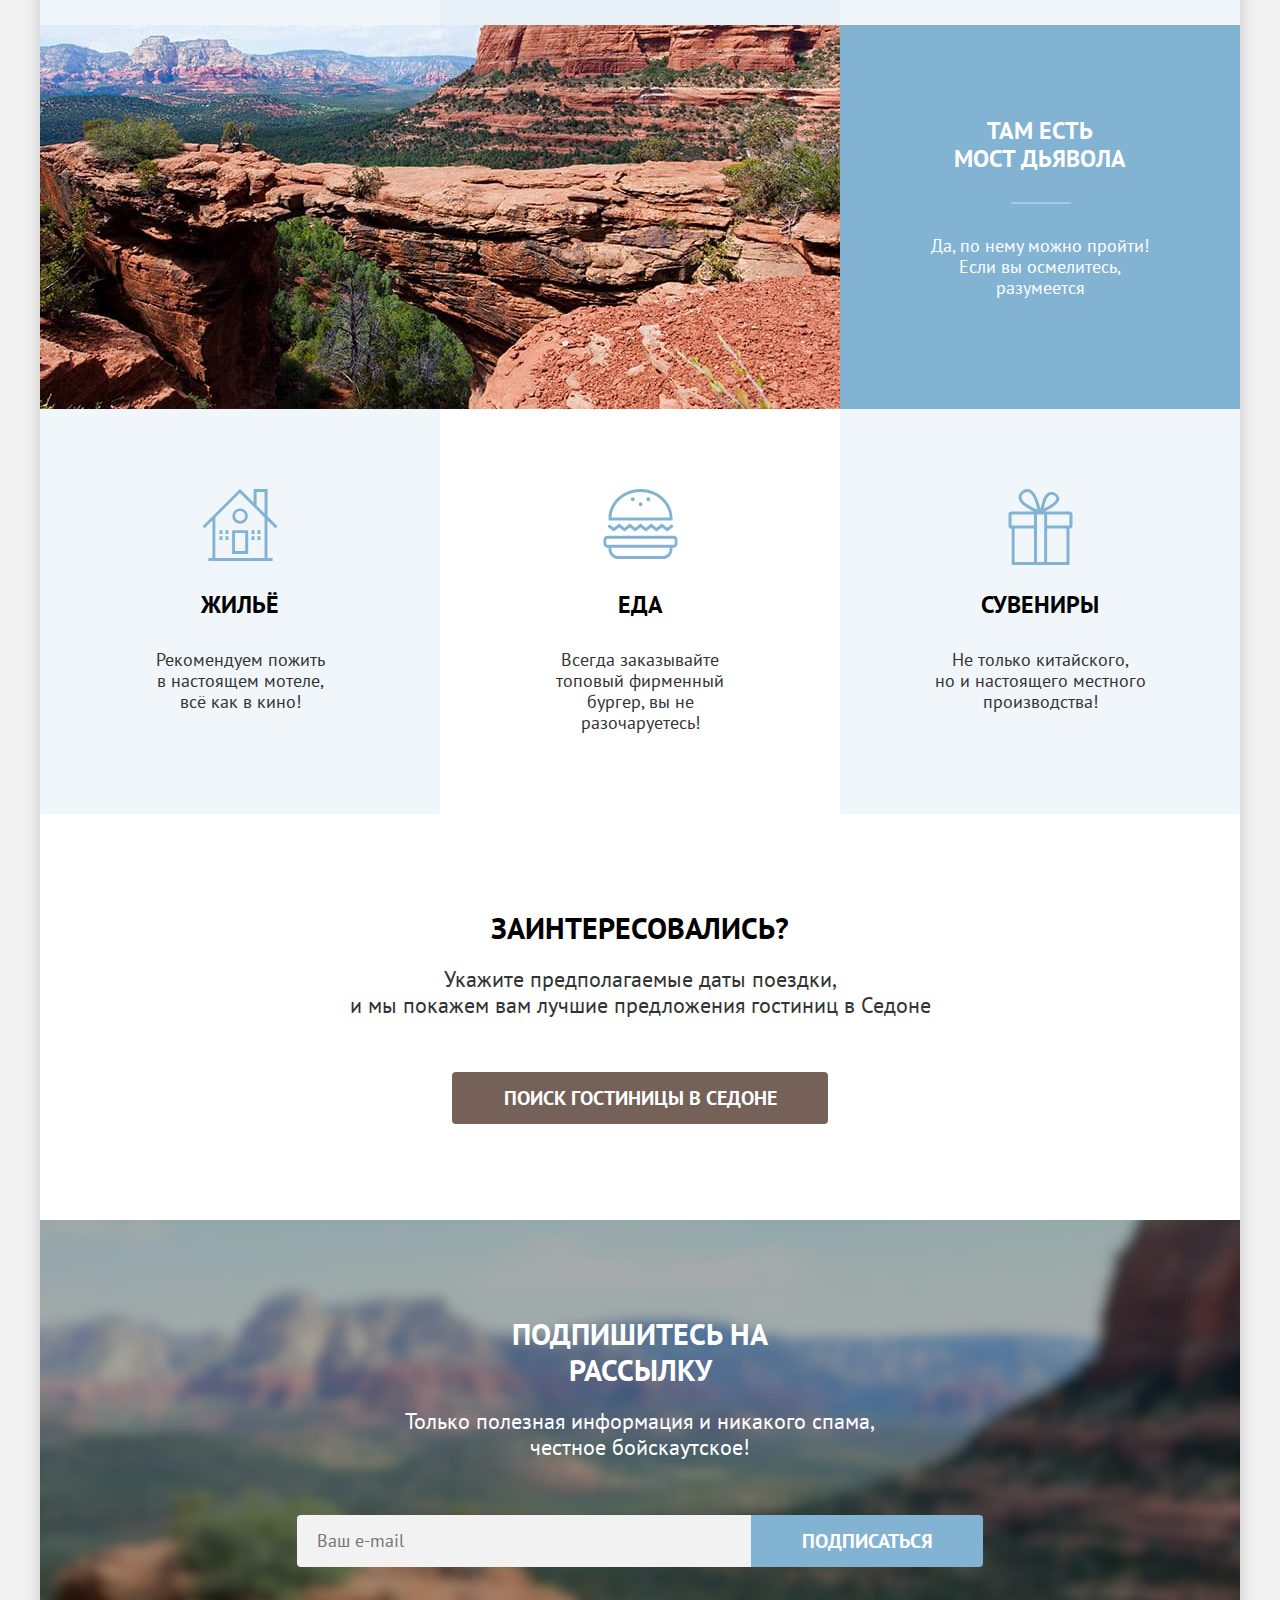
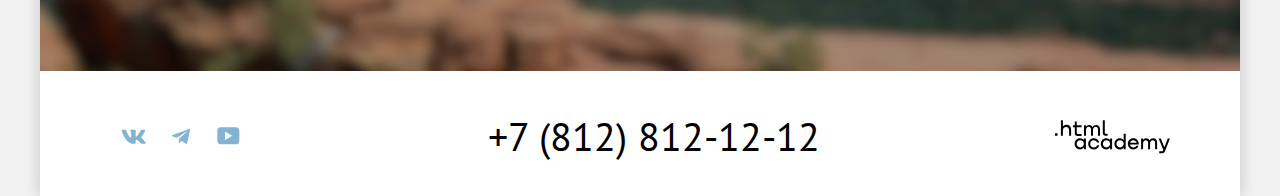
==== commit dc8cd385: "Merge pull request #8 from Velkatya/master" ====
--- a/index.html
+++ b/index.html
@@ -5,7 +5,7 @@
     <meta charset="utf-8">
     <title>Город Седона</title>
     <link rel="stylesheet" href="styles/styles.css">
-    <link rel="icon" type="image/png" sizes="32x32" href="images/favicon.png"> <!-- 32×32 -->
+    <link rel="icon" type="image/png" sizes="32x32" href="images/favicon.png">
   </head>
 
   <body>
@@ -18,20 +18,20 @@
         <nav class="navigation">
           <ul class="navigation-list">
             <li class="navigation-item">
-              <a class="navigation-link navigation-link-current" href="#">Главная</a>
-            </li>
-            <li class="navigation-item">
-              <a class="navigation-link" href="about-sedona.html">О Cедоне</a>
-            </li>
-            <li class="navigation-item">
-              <a class="navigation-link" href="catalog.html">Гостиницы</a>
+              <a class="navigation-link navigation-link-current condition" href="#">Главная</a>
+            </li>
+            <li class="navigation-item">
+              <a class="navigation-link condition" href="about-sedona.html">О Cедоне</a>
+            </li>
+            <li class="navigation-item">
+              <a class="navigation-link condition" href="catalog.html">Гостиницы</a>
             </li>
           </ul>
           <ul class="navigation-list navigation-user">
             <li class="navigation-item">
               <a class="navigation-user-icon search-icon" href="#">
                 <svg width="20" height="20" viewBox="0 0 20 20" xmlns="http://www.w3.org/2000/svg" role="img"
-                  aria-label="Лупа">
+                  aria-label="Лупа.">
                   <path
                     d="m19.5 18.008-3.7-3.68c1-1.292 1.7-2.983 1.7-4.872 0-4.376-3.6-7.956-8-7.956s-8 3.68-8 8.055c0 4.376 3.6 7.956 8 7.956 1.8 0 3.5-.597 4.9-1.69l3.7 3.679 1.4-1.492Zm-10-2.486c-3.3 0-6-2.685-6-5.967 0-3.282 2.7-5.967 6-5.967s6 2.685 6 5.967c0 3.282-2.7 5.967-6 5.967Z" />
                 </svg>
@@ -42,7 +42,7 @@
             </li>
             <li class="navigation-item">
               <a class="navigation-user-icon" href="#">
-                <svg width="18" height="17" xmlns="http://www.w3.org/2000/svg" role="img" aria-label="Сердечко">
+                <svg width="18" height="17" xmlns="http://www.w3.org/2000/svg" role="img" aria-label="Сердечко.">
                   <path
                     d="M8.9 17a.9.9 0 0 1-.8-.4c-5.4-6.1-6.7-7.5-7-7.9A5.4 5.4 0 0 1 5.5 0C6.8 0 8 .5 9 1.3a5.46 5.46 0 0 1 9 4.1c0 1.3-.5 2.5-1.3 3.4l-7 7.9c-.2.2-.4.3-.8.3Zm-6-9.5c.3.4 3.5 4 6.1 6.9l6.2-7c.5-.5.7-1.2.7-2 0-1.8-1.5-3.3-3.3-3.3-1 0-2 .5-2.7 1.3-.3.3-.6.4-.9.4-.3 0-.6-.2-.8-.4-.7-.8-1.7-1.3-2.7-1.3-1.8 0-3.3 1.5-3.3 3.3-.1.9.3 1.6.7 2.1-.1 0-.1 0 0 0Z" />
                 </svg>
@@ -146,7 +146,7 @@
             <form class="subscription-form" action="https://echo.htmlacademy.ru/" method="post">
               <label for="subscription-email" class="visually-hidden">E-mail.</label>
               <input class="area" placeholder="Ваш e-mail" type="email" id="subscription-email"
-                name="subscription-email">
+                name="subscription-email" required>
               <button class="subscription-button button button-blue" type="submit">Подписаться</button>
             </form>
           </div>
@@ -160,7 +160,7 @@
               <li class="footer-social-item">
                 <a class="footer-social-link" href="https://vk.com/htmlacademy">
                   <svg class="footer-icon" aria-hidden="true" focusable="false" width="25" height="15"
-                    viewBox="0 0 25 15" xmlns="http://www.w3.org/2000/svg" role="img" aria-label="Логотип «Вконтакте»">
+                    viewBox="0 0 25 15" xmlns="http://www.w3.org/2000/svg" role="img" aria-label="Логотип «Вконтакте».">
                     <path fill-rule="evenodd" clip-rule="evenodd"
                       d="M24.116 1.804c.166-.546 0-.948-.795-.948h-2.625c-.668 0-.976.347-1.143.73 0 0-1.335 3.196-3.226 5.272-.612.602-.89.793-1.224.793-.167 0-.418-.19-.418-.738V1.804c0-.656-.184-.948-.74-.948H9.817c-.417 0-.668.304-.668.593 0 .621.946.765 1.043 2.513V7.76c0 .833-.153.984-.487.984-.89 0-3.055-3.21-4.34-6.885-.249-.715-.5-1.003-1.172-1.003H1.566c-.75 0-.9.347-.9.73 0 .682.89 4.07 4.145 8.551 2.17 3.06 5.225 4.72 8.008 4.72 1.67 0 1.875-.369 1.875-1.004V11.54c0-.737.158-.884.687-.884.39 0 1.057.192 2.615 1.667 1.78 1.75 2.073 2.533 3.075 2.533h2.625c.75 0 1.126-.368.91-1.096-.238-.724-1.088-1.775-2.215-3.022-.612-.71-1.53-1.475-1.809-1.858-.389-.49-.278-.71 0-1.147 0 0 3.2-4.426 3.533-5.929h.001Z" />
                   </svg>
@@ -170,7 +170,7 @@
               <li class="footer-social-item">
                 <a class="footer-social-link" href="https://t.me/htmlacademy">
                   <svg class="footer-icon" aria-hidden="true" focusable="false" width="18" height="16"
-                    viewBox="0 0 18 16" xmlns="http://www.w3.org/2000/svg" role="img" aria-label="Логотип «Телеграм»">
+                    viewBox="0 0 18 16" xmlns="http://www.w3.org/2000/svg" role="img" aria-label="Логотип «Телеграм».">
                     <path
                       d="M16.785.956.84 7.104C-.248 7.541-.24 8.148.64 8.42l4.094 1.277 9.472-5.976c.448-.272.857-.126.52.173l-7.673 6.925H7.05l.002.001-.283 4.22c.414 0 .597-.19.829-.414l1.988-1.934 4.136 3.055c.762.42 1.31.205 1.5-.706l2.715-12.795c.278-1.114-.425-1.618-1.153-1.29Z" />
                   </svg>
@@ -180,7 +180,7 @@
               <li class="footer-social-item">
                 <a class="footer-social-link" href="https://www.youtube.com/user/htmlacademyru">
                   <svg class="footer-icon" aria-hidden="true" focusable="false" width="23" height="18"
-                    viewBox="0 0 23 18" xmlns="http://www.w3.org/2000/svg" role="img" aria-label="Логотип YouTube">
+                    viewBox="0 0 23 18" xmlns="http://www.w3.org/2000/svg" role="img" aria-label="Логотип «YouTube».">
                     <path
                       d="M18.94.356H3.507C1.647.356.333 1.95.333 3.756V13.85c0 1.913 1.314 3.506 3.174 3.506H19.16c1.642 0 3.174-1.593 3.174-3.4v-10.2c-.219-1.806-1.532-3.4-3.393-3.4ZM7.995 12.894V4.819l7.333 4.037-7.333 4.038Z" />
                   </svg>
@@ -195,7 +195,7 @@
           <div class="link">
             <a class="link-academy" href="https://htmlacademy.ru/">
               <svg class="footer-item" aria-hidden="true" focusable="false" width="115" height="34" viewBox="0 0 115 34"
-                xmlns="http://www.w3.org/2000/svg" role="img" aria-label="Логотип «html academy»">
+                xmlns="http://www.w3.org/2000/svg" role="img" aria-label="Логотип «html academy».">
                 <path
                   d="M0 13.256v2.6h2.5v-2.6H0ZM11.6 4.856c-1.6 0-2.8.7-3.6 1.7h-.1v-6.2h-2v15.5h2v-5.3c0-2.1 1.3-3.6 3.3-3.6 1.8 0 2.9 1.4 2.9 3.2v5.7h2v-6.1c.1-3-1.8-4.9-4.5-4.9ZM26.6 5.156h-4.8v-3.7h-2v3.8h-1.9v2h1.9v6c0 1.7 1 2.7 2.7 2.7h4.1v-2h-3.7c-.7 0-1.1-.4-1.1-1.1v-5.7h4.8v-2ZM41.1 4.956c-1.6 0-2.9.8-3.5 2.1h-.1c-.6-1.2-1.8-2.1-3.4-2.1-1.4 0-2.5.8-3.1 1.8h-.1v-1.6H29v10.6h2v-5.4c0-2 1-3.5 2.6-3.5 1.5 0 2.4 1 2.4 2.6v6.3h2v-5.6c0-2.4 1.4-3.3 2.6-3.3 1.5 0 2.4 1 2.4 2.6v6.3h2v-6.5c.1-2.5-1.4-4.3-3.9-4.3ZM47.8 13.056c0 1.7 1 2.7 2.8 2.7h2v-2h-1.7c-.7 0-1.1-.4-1.1-1.1V.356h-2v12.7ZM28.9 20.056c-.9-1.1-2.2-1.8-3.9-1.8-3.1 0-5.4 2.3-5.4 5.6s2.3 5.6 5.4 5.6c1.8 0 3-.8 3.8-1.9h.1v1.6h2v-10.6h-2v1.5Zm-3.6 7.4c-2.2 0-3.6-1.6-3.6-3.6s1.4-3.6 3.6-3.6 3.6 1.6 3.6 3.6c0 1.9-1.4 3.6-3.6 3.6ZM44.2 22.356c-.5-2.4-2.6-4.1-5.4-4.1-3.4 0-5.6 2.5-5.6 5.6 0 3.1 2.2 5.6 5.6 5.6 2.8 0 4.9-1.8 5.4-4.2h-2.1c-.4 1.3-1.7 2.3-3.3 2.3-2.2 0-3.6-1.6-3.6-3.6s1.4-3.6 3.6-3.6c1.6 0 2.8 1 3.3 2.2h2.1v-.2ZM55.1 20.056c-.9-1.1-2.2-1.8-3.9-1.8-3.1 0-5.4 2.3-5.4 5.6s2.3 5.6 5.4 5.6c1.8 0 3-.8 3.8-1.9h.1v1.6h2v-10.6h-2v1.5Zm-3.6 7.4c-2.2 0-3.6-1.6-3.6-3.6s1.4-3.6 3.6-3.6 3.6 1.6 3.6 3.6c0 1.9-1.5 3.6-3.6 3.6ZM68.7 20.156c-.9-1.1-2.2-1.9-3.9-1.9-3.1 0-5.4 2.3-5.4 5.6s2.2 5.6 5.4 5.6c1.7 0 3-.8 3.8-1.8h.1v1.5h2v-15.4h-2v6.4Zm-3.6 7.3c-2.2 0-3.6-1.6-3.6-3.6s1.4-3.6 3.6-3.6 3.6 1.6 3.6 3.6c-.1 2-1.5 3.6-3.6 3.6ZM78.3 18.256c-3.3 0-5.5 2.5-5.5 5.6 0 3 2.1 5.6 5.5 5.6 2.5 0 4.5-1.3 5.2-3.6h-2.1c-.5 1-1.6 1.6-3 1.6-1.9 0-3.3-1.3-3.4-2.9h8.8c.2-3.6-2-6.3-5.5-6.3Zm0 1.9c1.7 0 3 1 3.3 2.6h-6.5c.3-1.5 1.5-2.6 3.2-2.6ZM98.2 18.256c-1.6 0-2.9.8-3.6 2h-.1c-.6-1.2-1.8-2-3.4-2-1.4 0-2.5.7-3.1 1.8v-1.5h-1.9v10.6h2v-5.4c0-2 1-3.4 2.6-3.5 1.5 0 2.4 1 2.4 2.6v6.3h2v-5.6c0-2.4 1.4-3.3 2.6-3.3 1.5 0 2.4 1 2.4 2.6v6.3h2v-6.5c.1-2.6-1.4-4.4-3.9-4.4ZM109.4 27.356l-3.6-8.9h-2.2l4.8 11.6c-.3.9-.7 1.2-1.7 1.2h-2.5v2h2.5c1.8 0 2.8-.8 3.5-2.6l4.7-12.2h-2.1l-3.4 8.9Z" />
               </svg>
@@ -243,7 +243,7 @@
                   <span class="tooltip">
                     <button class="tooltip-toggle" type="button" aria-labelledby="tooltip-children">
                       <svg class="tooltip-icon" width="2" height="12" fill="none" xmlns="http://www.w3.org/2000/svg"
-                        role="img" aria-label="Символом i">
+                        role="img" aria-label="Символ i.">
                         <path fill-rule="evenodd" clip-rule="evenodd" d="M0 0h2v2H0V0Zm2 12H0V3h2v9Z" fill="#fff" />
                       </svg>
                     </button>
--- a/styles/styles.css
+++ b/styles/styles.css
@@ -83,7 +83,6 @@
 }
 
 .navigation {
-
   display: flex;
   width: 892px;
   margin-left: auto;
@@ -91,7 +90,6 @@
 }
 
 .navigation-logo {
-
   position: absolute;
   z-index: 1;
   padding-bottom: 0;
@@ -108,7 +106,6 @@
   list-style-type: none;
 }
 
-
 .navigation-user {
   margin: 0;
   padding: 0;
@@ -129,6 +126,14 @@
   text-decoration: none;
   text-align: center;
   margin-bottom: 0;
+}
+
+.condition:hover {
+  color:#756157;
+}
+
+.condition:active {
+  color:#a9a9a9;
 }
 
 .navigation-link-current::before {
@@ -158,7 +163,6 @@
   fill: #000000;
 }
 
-
 .navigation-user-icon:hover {
   fill: #756157;
 }
@@ -167,7 +171,6 @@
   fill: rgba(117, 97, 87, 0.3);
 }
 
-
 .search-icon {
   padding-top: 21px;
 }
@@ -175,7 +178,6 @@
 .navigation-user .navigation-item:nth-child(2) {
   margin-right: 20px;
 }
-
 
 .count-badge {
   position: absolute;
@@ -185,14 +187,12 @@
   background-repeat: no-repeat;
   border-radius: 10px;
   content: "12";
-  letter-spacing: -0.1em;
   top: 0;
   left: 20px;
   margin-top: 11px;
   font-size: 10px;
   text-align: center;
   color: #FFFFFF;
-  background-image: url("../images/icons/favourite-number.svg");
 }
 
 .navigation-button {
@@ -212,7 +212,7 @@
   height: 485px;
   margin: 0 auto;
   text-align: center;
-  background-image: url("../images/content/Hero-vector-footer.svg"), url("../images/content/index-background.jpg");
+  background-image: url("../images/content/hero-vector-footer.svg"), url("../images/content/index-background.jpg");
   background-repeat: no-repeat, no-repeat;
   background-position: bottom, center;
 }
@@ -268,7 +268,6 @@
   background-color: #82B3D3;
   grid-column: 1/-1;
 }
-
 
 .advantages-list li:nth-child(even) {
   background-color: rgba(131, 179, 211, 0.12);
@@ -322,7 +321,6 @@
   transform: rotate(90deg);
 }
 
-
 .advantages-description {
   box-sizing: border-box;
   width: 230px;
@@ -331,7 +329,6 @@
   margin-top: 62px;
   margin-bottom: 20px;
 }
-
 
 .advantages-item {
   display: flex;
@@ -404,7 +401,7 @@
   box-sizing: border-box;
   text-align: center;
   background-color: #FFFFFF;
-  padding: 96px 304px;
+  padding: 96px 304px 91px 304px;
 }
 
 .involved-title {
@@ -444,18 +441,21 @@
 .subscription-part {
   box-sizing: border-box;
   text-align: center;
-  background-image: url(../images/content/background_subscription_index.jpg);
+  background-image: url("../images/content/background_subscription_index.jpg");
   background-size: cover;
   margin: 0 auto;
   color: #FFFFFF;
   background-color: #a7d4f0;
   background-repeat: no-repeat;
   width: 1200px;
-  padding: 93px 258px 104px;
+  padding-top: 96px;
+  padding-bottom: 104px;
 }
 
 .subscription-form {
   display: flex;
+  justify-content: center;
+  align-items: center;
 }
 
 .subscription-title {
@@ -482,11 +482,12 @@
   font-family: "PT Sans", sans-serif;
   display: flex;
   align-self: flex-start;
-  box-sizing: border-box;
-  width: 452px;
+  box-sizing: content-box;
+  width: 432px;
   font-weight: 400;
   font-size: 18px;
   line-height: 24px;
+  outline: none;
   padding-top: 14px;
   padding-bottom: 14px;
   padding-left: 20px;
@@ -553,15 +554,12 @@
   align-items: center;
   width: 47.33px;
   height: 40px;
-
-}
-
+}
 
 .footer-icon {
   fill: #83B3D3;
 }
 
-
 .footer-icon:hover {
   fill: #68A2CA;
 }
@@ -570,7 +568,7 @@
   fill: #68A2CA;
 }
 
-.footer-icon:activ {
+.footer-icon:active {
   fill: rgba(104, 162, 202, 0.3);
 }
 
@@ -621,7 +619,6 @@
   background-color: #ffffff;
   box-shadow: 0px 25px 50px rgba(0, 0, 0, 0.15);
   border-radius: 30px;
-
 }
 
 .modal-hotel-search {
@@ -655,7 +652,6 @@
 
 .modal-close-button:active {
   background: #E6E6E6;
-
 }
 
 .modal-title {
@@ -720,7 +716,6 @@
 .error {
   color: #FF5757;
 }
-
 
 .tooltip {
   margin-top: 12px;
@@ -847,7 +842,6 @@
   align-self: center;
 }
 
-
 .search-form-button {
   font: inherit;
   display: block;
@@ -884,7 +878,6 @@
   opacity: 0.6;
 }
 
-
 .adults-count-form-field::-webkit-inner-spin-button,
 .adults-count-form-field::-webkit-outer-spin-button,
 .kids-count-form-field::-webkit-inner-spin-button,
@@ -912,8 +905,8 @@
   box-sizing: border-box;
   margin: 0;
   display: block;
-  background-image: url("../images/content/Filter_image.jpg");
-  background-size: 1200px 412px;
+  background-image: url("../images/content/filter_image.jpg");
+  background-size: cover;
   color: #FFFFFF;
   background-color: #756157;
   background-repeat: no-repeat;
@@ -946,6 +939,8 @@
 .breadcrumbs-link {
   font-size: 16px;
   margin-right: 5px;
+  text-decoration: none;
+  color: inherit;
 }
 
 .breadcrambs-house {
@@ -967,17 +962,13 @@
   margin: 0;
   padding: 0;
   border: none;
-}
-
-.range-wrapper-inputs {
-  width: 287px;
 }
 
 .range-scale {
   position: relative;
   height: 4px;
   background-color: rgba(255, 255, 255, 0.3);
-  margin-top: 41px;
+  margin-top: 45px;
 }
 
 .range-bar {
@@ -1017,38 +1008,44 @@
   margin: 0;
 }
 
+input[type='number'] {
+  -moz-appearance: textfield;
+}
+
 .range-input {
   box-sizing: border-box;
   display: block;
   width: 143px;
+  height: 48px;
+  padding-left: 19px;
+  padding-right: 1px;
   background: #F2F2F2;
-  padding-top: 12px;
-  padding-bottom: 12px;
-  padding-left: 20px;
   font: inherit;
   font-size: 18px;
   line-height: 24px;
   font-weight: 700;
-  border: 1px solid #000000;
-  box-shadow: 0 4px 4px rgba(0, 0, 0, 0.25);
+  border: none;
+  cursor: pointer;
 }
 
 .range-input:hover {
-  border: none;
-  box-shadow: none;
-}
-
-range-input:focus {
-  box-shadow: none;
-  border: 3px solid #83B3D3;
-}
-
-range-input:active {
-  box-shadow: none;
+  border:  none;
+  background: #E6E6E6;
+}
+
+.range-input:active {
+  box-sizing: border-box;
+  height: 48px;
+  padding-left: 17px;
   border: 2px solid #000000;
 }
 
+.range-input:focus {
+  outline: 2px solid #83B3D3;
+}
+
 .left-range-input {
+  margin-right: 2px;
   border-bottom-left-radius: 4px;
   border-top-left-radius: 4px;
 }
@@ -1069,7 +1066,7 @@
   color: #a9a9a9;
   background-color: transparent;
   left: 106px;
-  top: 10px;
+  top: 12px;
 }
 
 .range-wrapper-inputs::before {
@@ -1083,7 +1080,7 @@
   color: #a9a9a9;
   background-color: transparent;
   left: 246px;
-  top: 10px;
+  top: 12px;
 }
 
 .catalog-filter-label {
@@ -1093,7 +1090,7 @@
 .range-wrapper-inputs {
   position: relative;
   display: flex;
-  justify-content: space-between;
+  align-items: center;
 }
 
 .toggle-min {
@@ -1119,6 +1116,7 @@
   background-color: #ffffff;
   border-radius: 4px;
   left: 0;
+  top: 2px;
 }
 
 .control-input[type="checkbox"]:checked + .control-mark::before {
@@ -1133,7 +1131,6 @@
   content: "";
 }
 
-
 .control:hover {
   opacity: 0.6;
 }
@@ -1169,7 +1166,6 @@
   margin-right: 70px;
 }
 
-
 .catalog-filter-group:nth-child(3) {
   width: 288px;
   margin-left: auto;
@@ -1185,7 +1181,6 @@
   margin-bottom: 16px;
 }
 
-
 .catalog-filter-form {
   display: flex;
   flex-wrap: wrap;
@@ -1196,14 +1191,13 @@
   font-size: 20px;
   line-height: 24px;
   padding: 0;
-  margin-bottom: 32px;
+  margin-bottom: 31px;
 }
 
 .filter-buttons {
   display: flex;
   flex-direction: column;
   margin-left: 70px;
-
 }
 
 .button-acsept {
@@ -1222,7 +1216,6 @@
 }
 
 .button-reset {
-  box-sizing: border-box;
   font-family: "PT Sans", sans-serif;
   font-weight: 700;
   font-size: 16px;
@@ -1230,6 +1223,14 @@
   text-align: center;
   text-transform: uppercase;
   background: none;
+  border-color: rgba(0, 0, 0, 0);
+  display: inline-block;
+  color: #FFFFFF;
+  padding-top: 5px;
+  padding-bottom: 5px;
+  border-radius: 4px;
+  text-transform: uppercase;
+  cursor: pointer;
   border: 3px solid black;
   border-color: rgba(0, 0, 0, 0);
 }
@@ -1262,7 +1263,7 @@
 
 .filter-results {
   background-color: #FFFFFF;
-  padding-bottom: 60px;
+  padding-bottom: 52px;
 }
 
 .sorting-container {
@@ -1315,7 +1316,6 @@
 .hotel-sort:disabled {
   border: 2px solid rgba(0, 0, 0, 0.3);
   color: rgba(0, 0, 0, 0.3);
-  ;
 }
 
 .button-sort {
@@ -1395,7 +1395,6 @@
   margin: 0;
   padding: 0;
   margin-bottom: 16px;
-
 }
 
 .product-card-link {
@@ -1530,7 +1529,7 @@
   margin: 0;
   padding: 0;
   list-style-type: none;
-  margin-top: 80px;
+  margin-top: 40px;
 }
 
 .pagination-item:not(:last-child) {
@@ -1560,6 +1559,8 @@
 .reduction {
   background-color: transparent;
   color: #000000;
+  font-weight: 400;
+  letter-spacing: 0.5px;
 }
 
 .pagination-item .pagination-current {
@@ -1586,11 +1587,25 @@
   color: rgba(255, 255, 255, 0.3);
 }
 
+.pagination-link.pagination-current:hover,
+.pagination-link.pagination-current:focus,
+.pagination-link.pagination-current:active {
+  background-color: #f2f2f2;
+  border: none;
+}
+
+.line {
+  box-sizing: border-box;
+  width: 1060px;
+  height: 40px;
+  border-bottom: 1px solid #E6E6E6;
+}
+
 .subscription-button {
   font-weight: 700;
   font-size: 20px;
   line-height: 36px;
-  width: 232px;
+  min-width: 232px;
 }
 
 .subscription-form .subscription-button {
